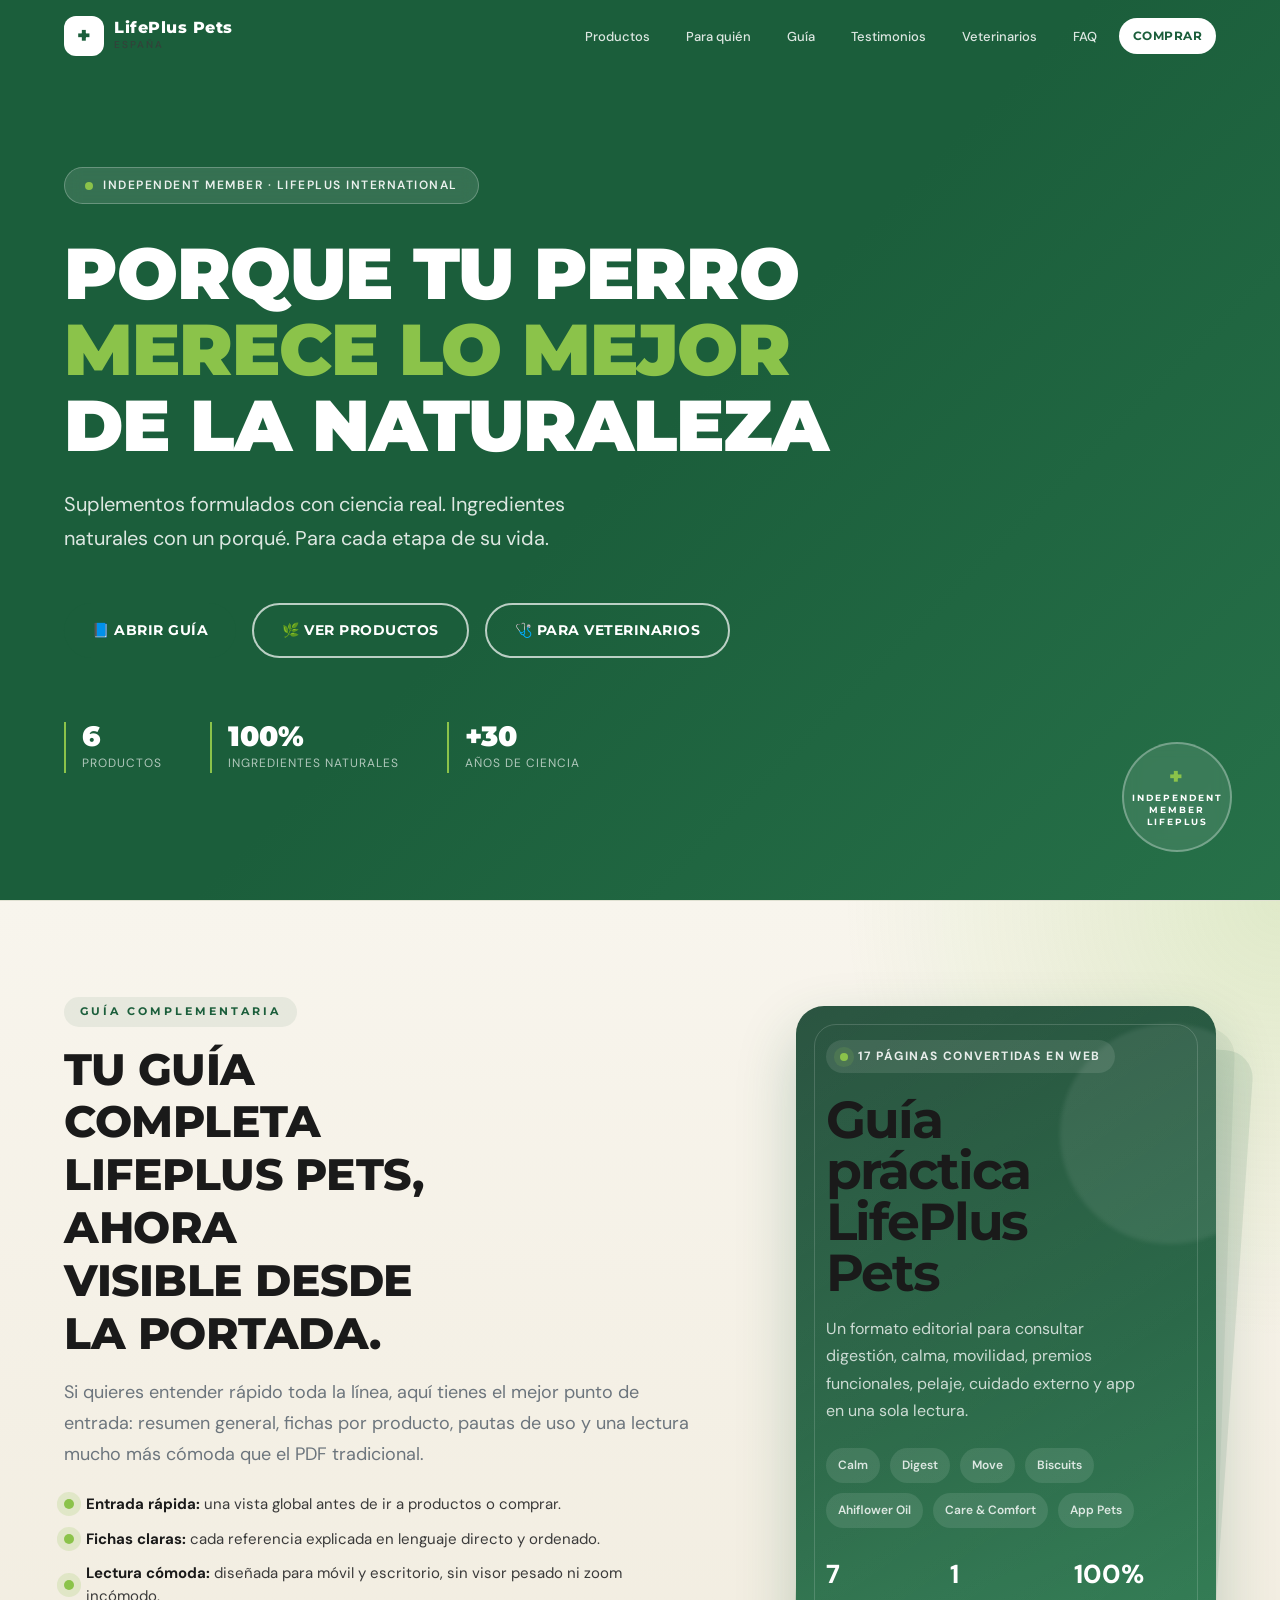
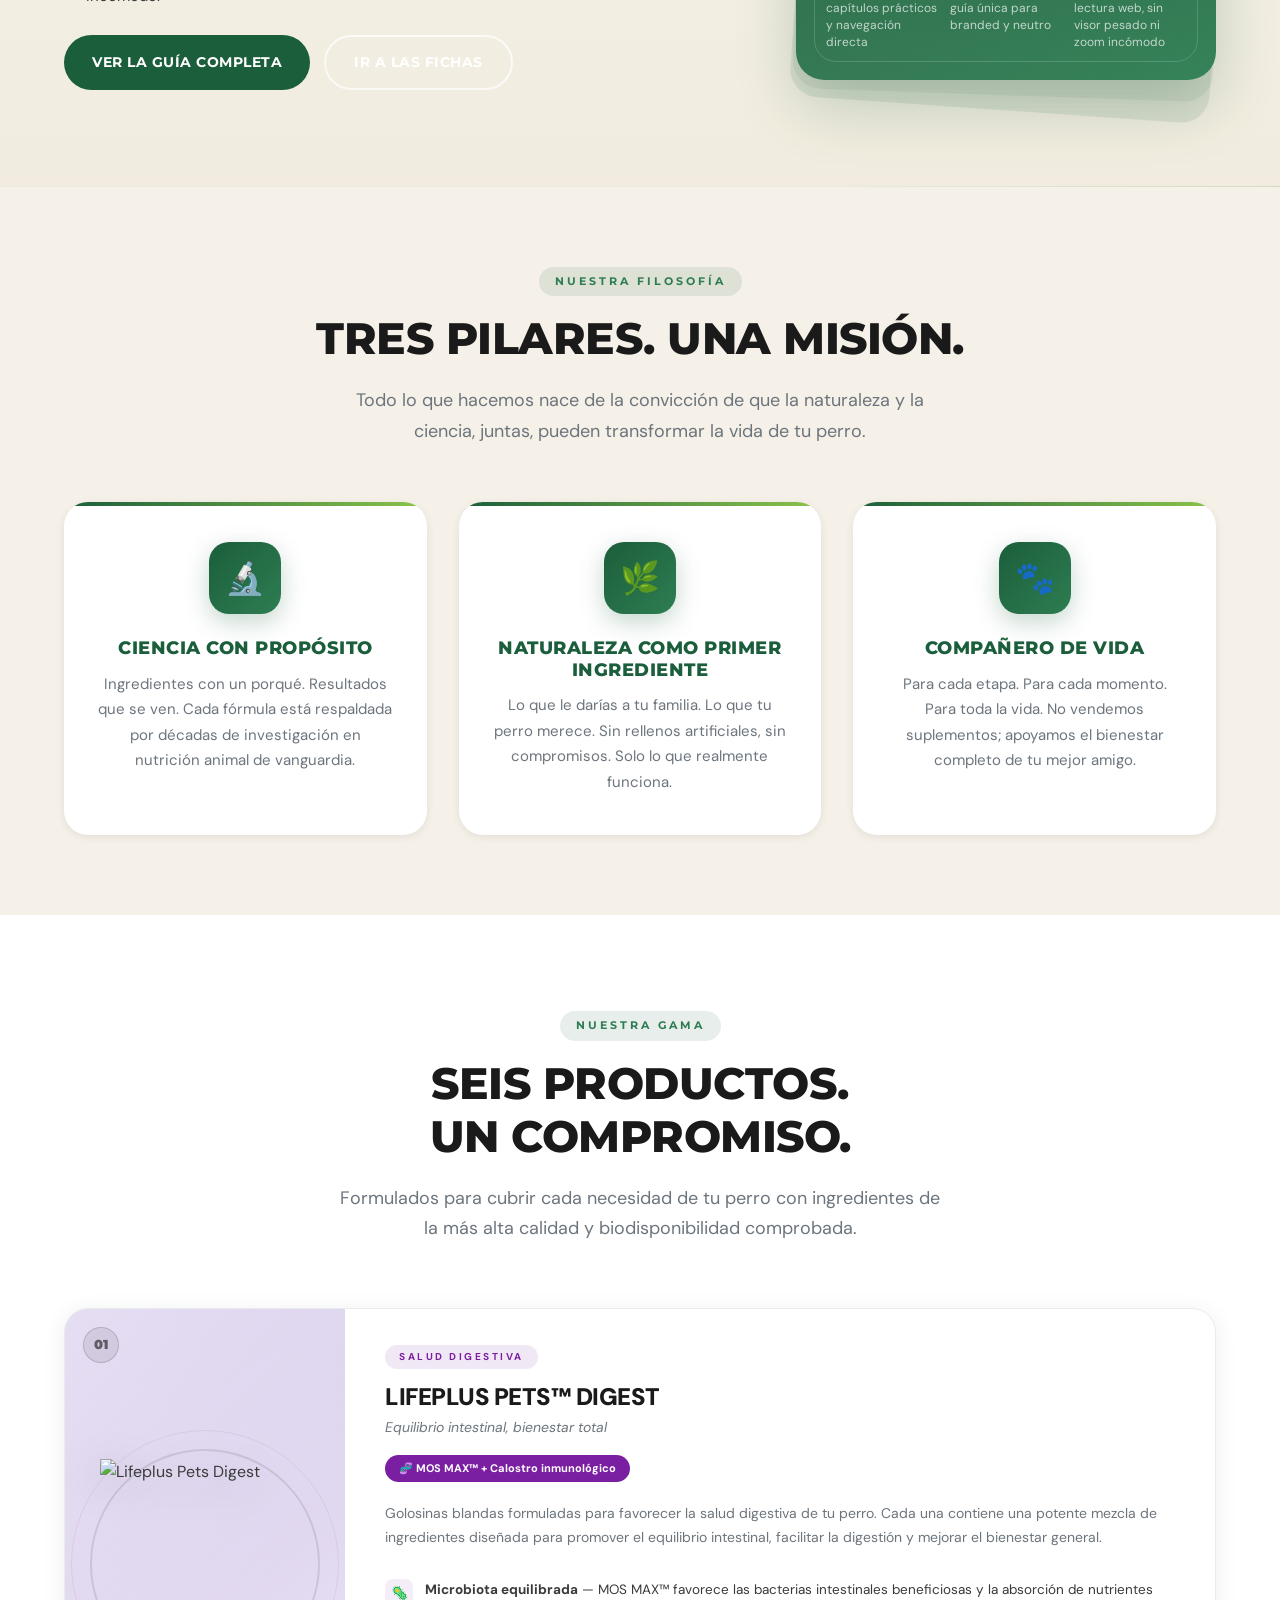
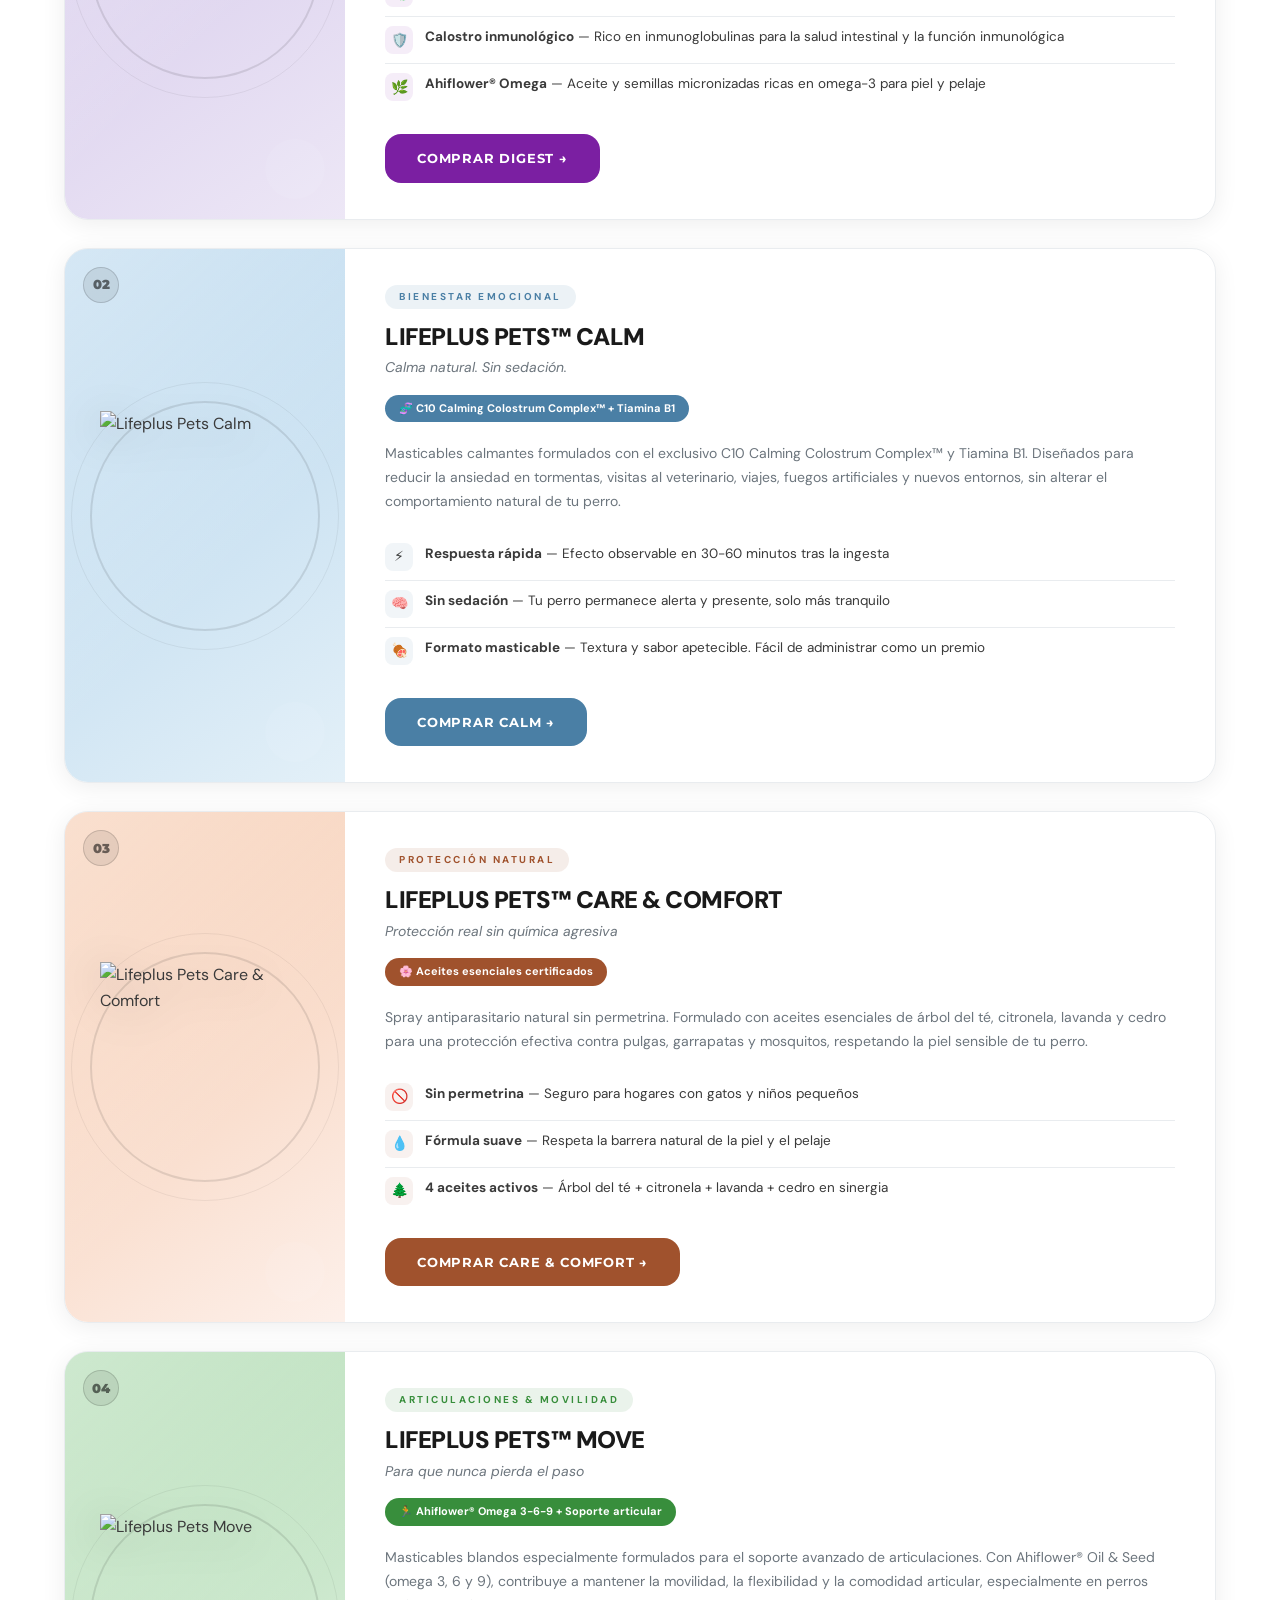
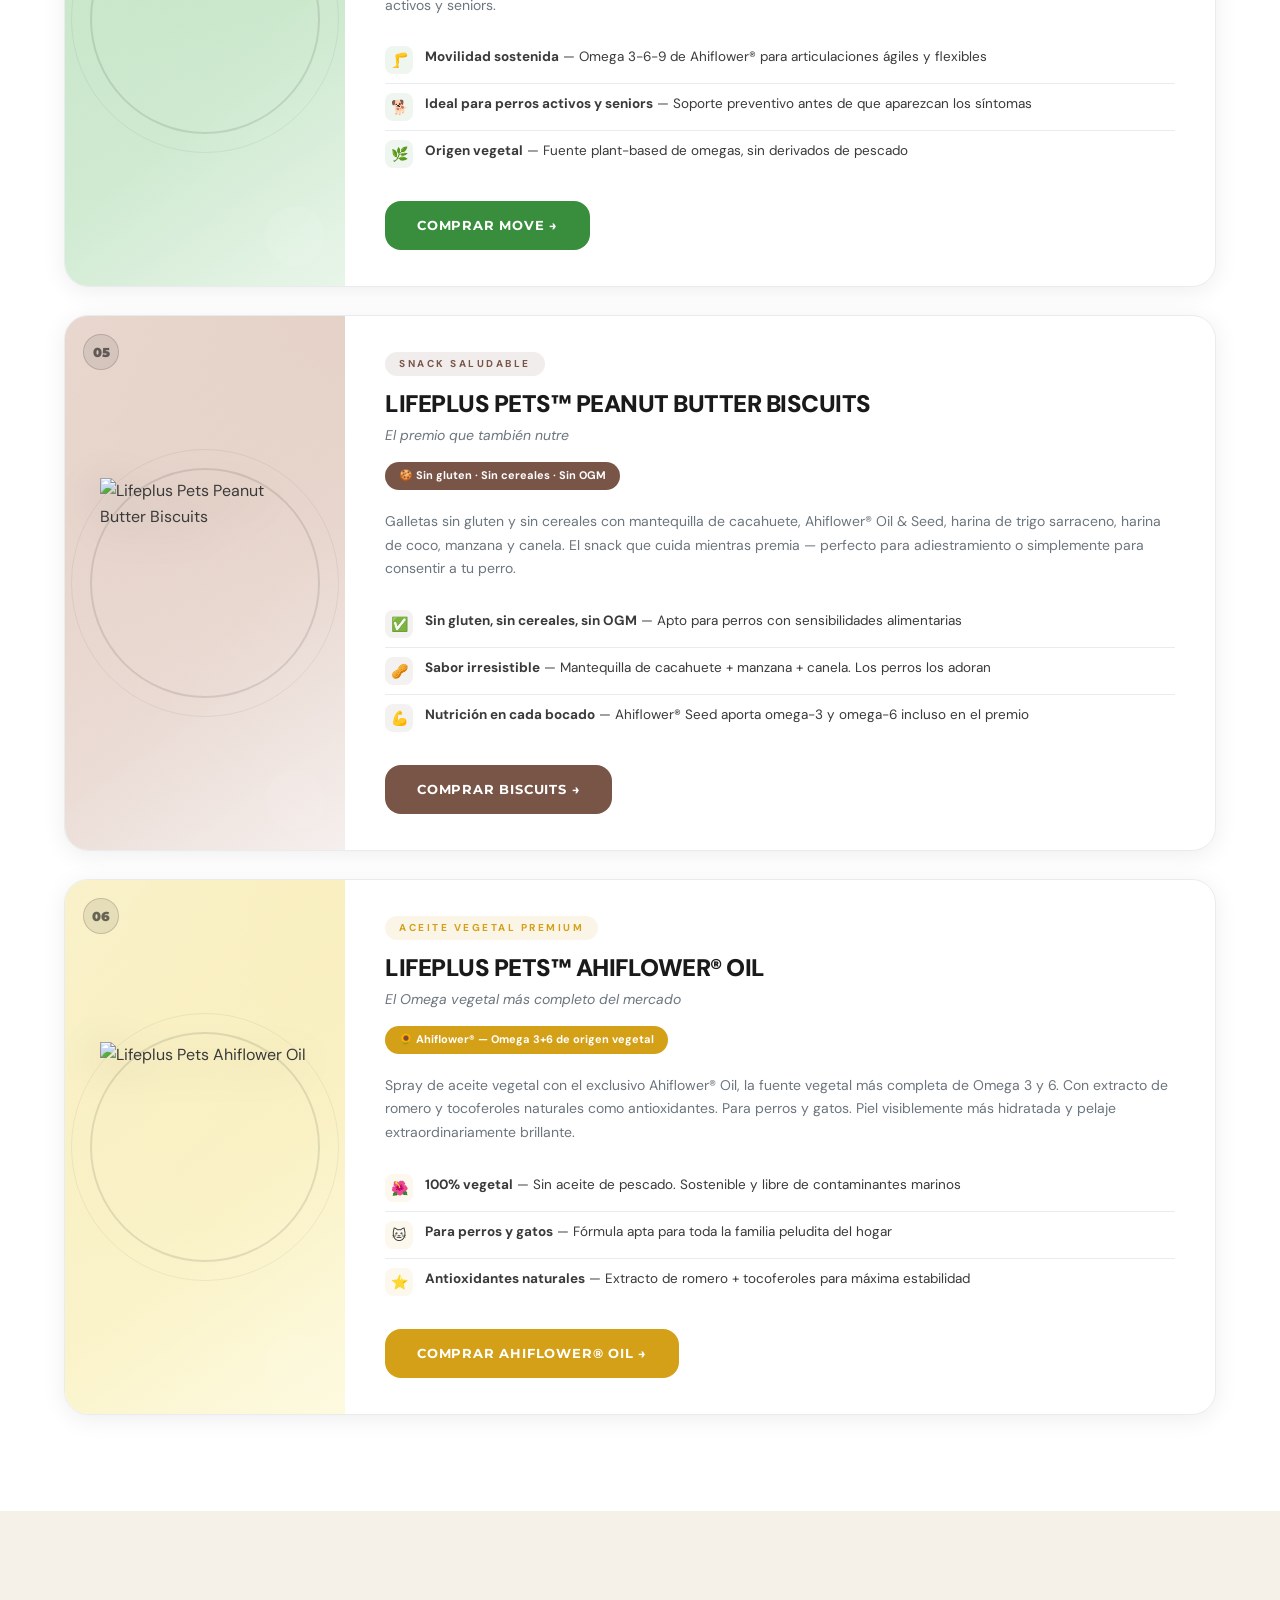
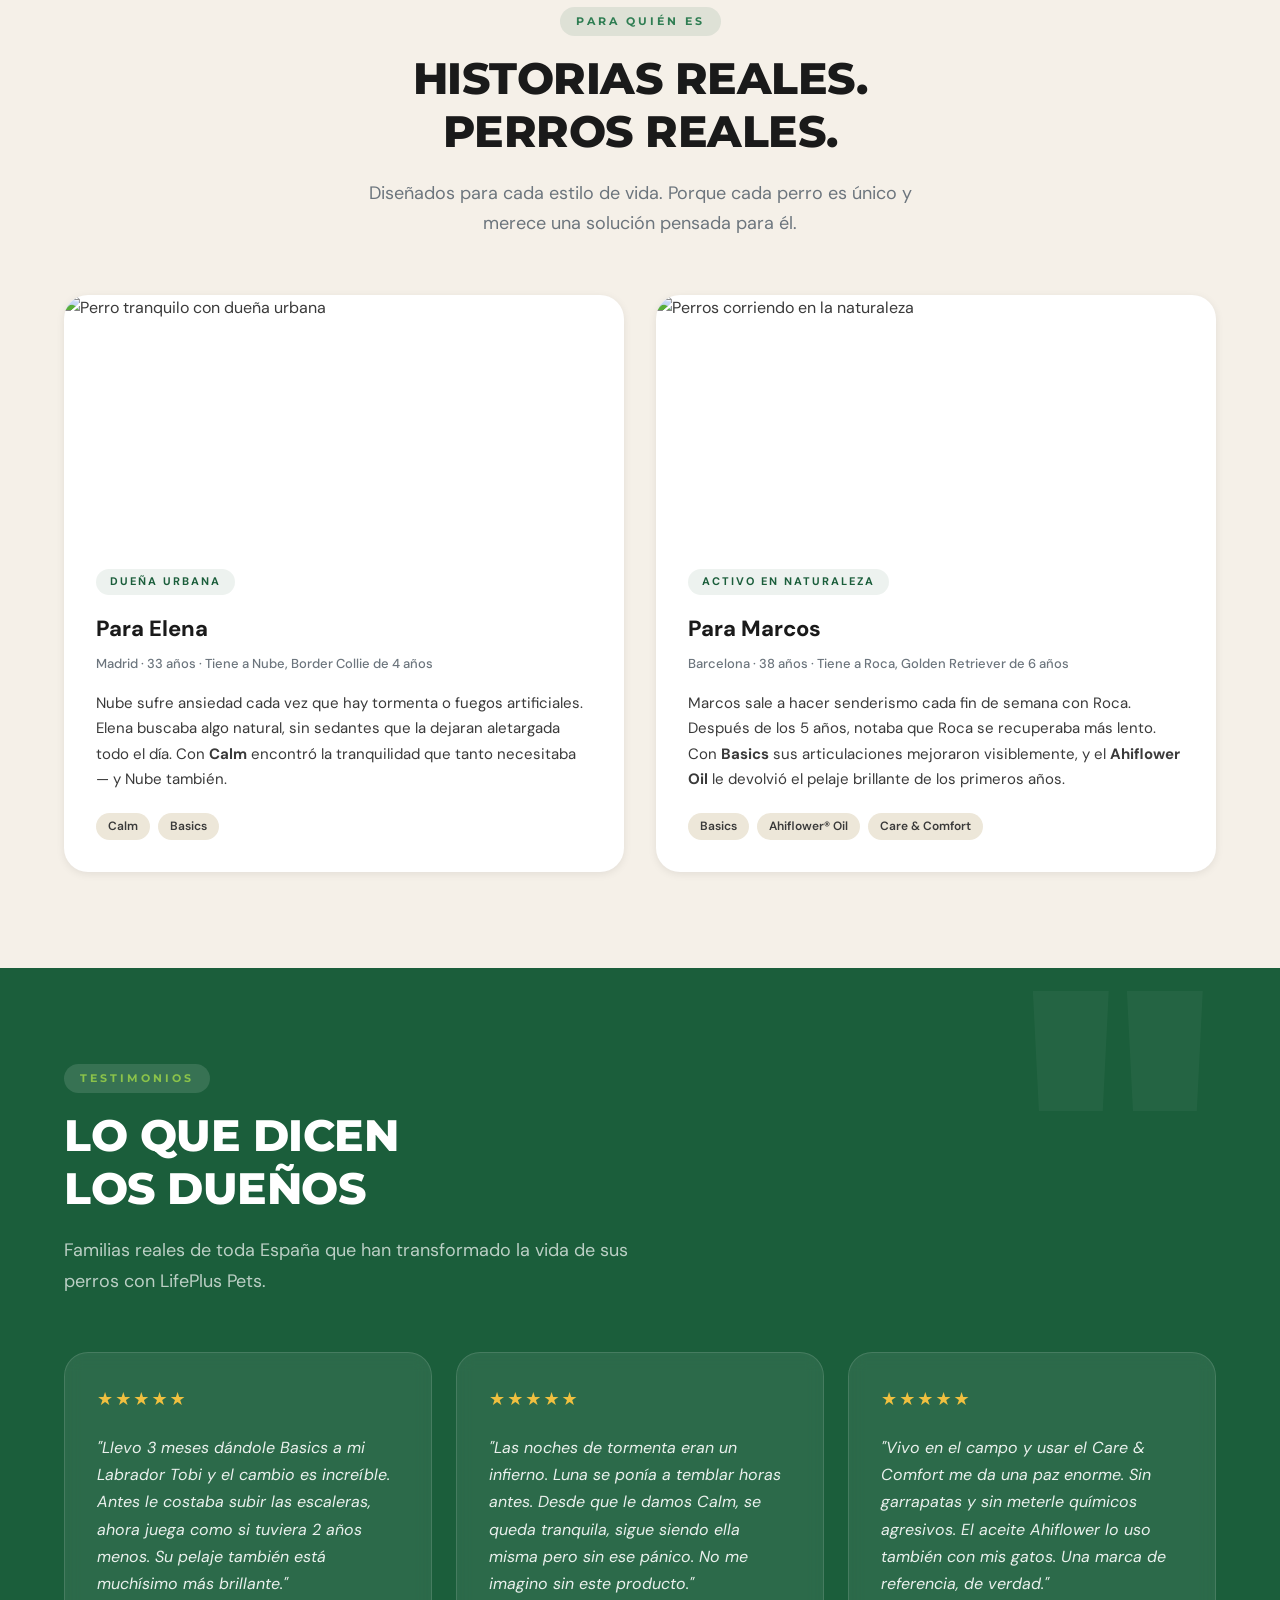
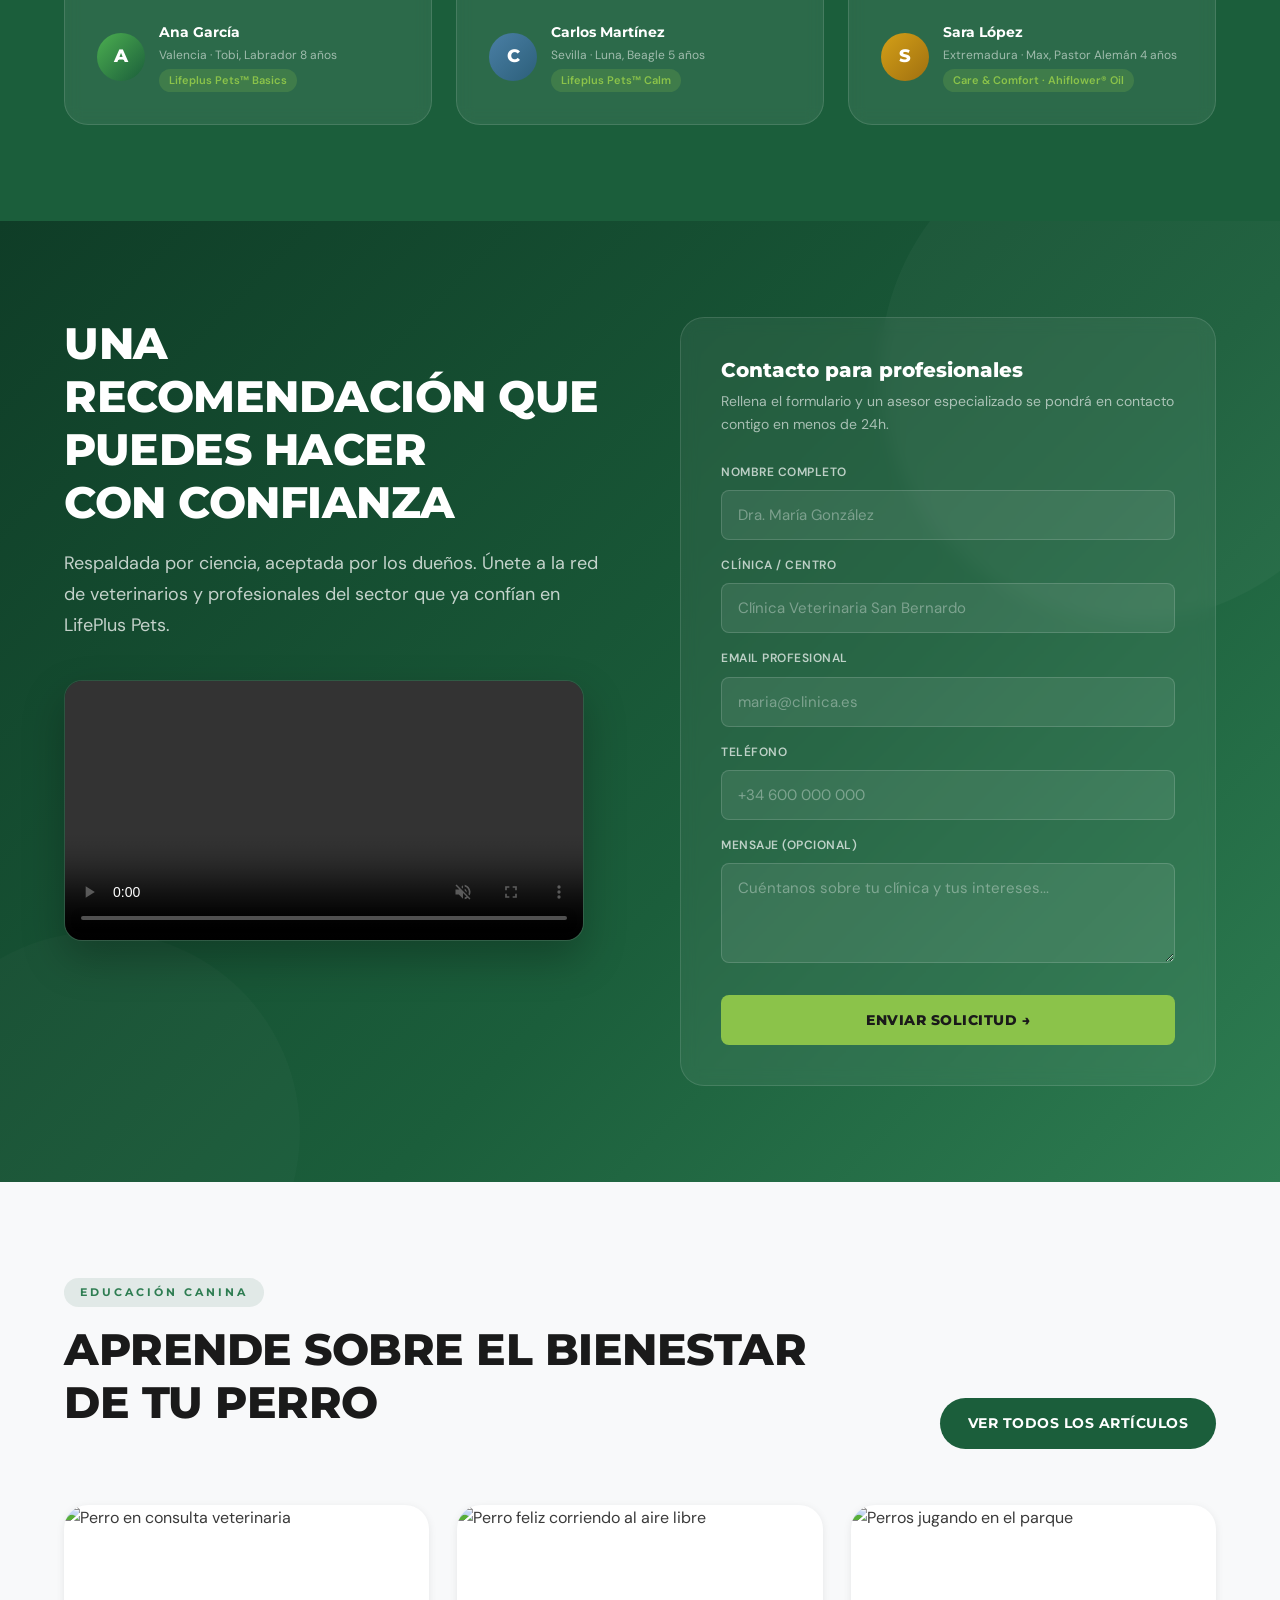
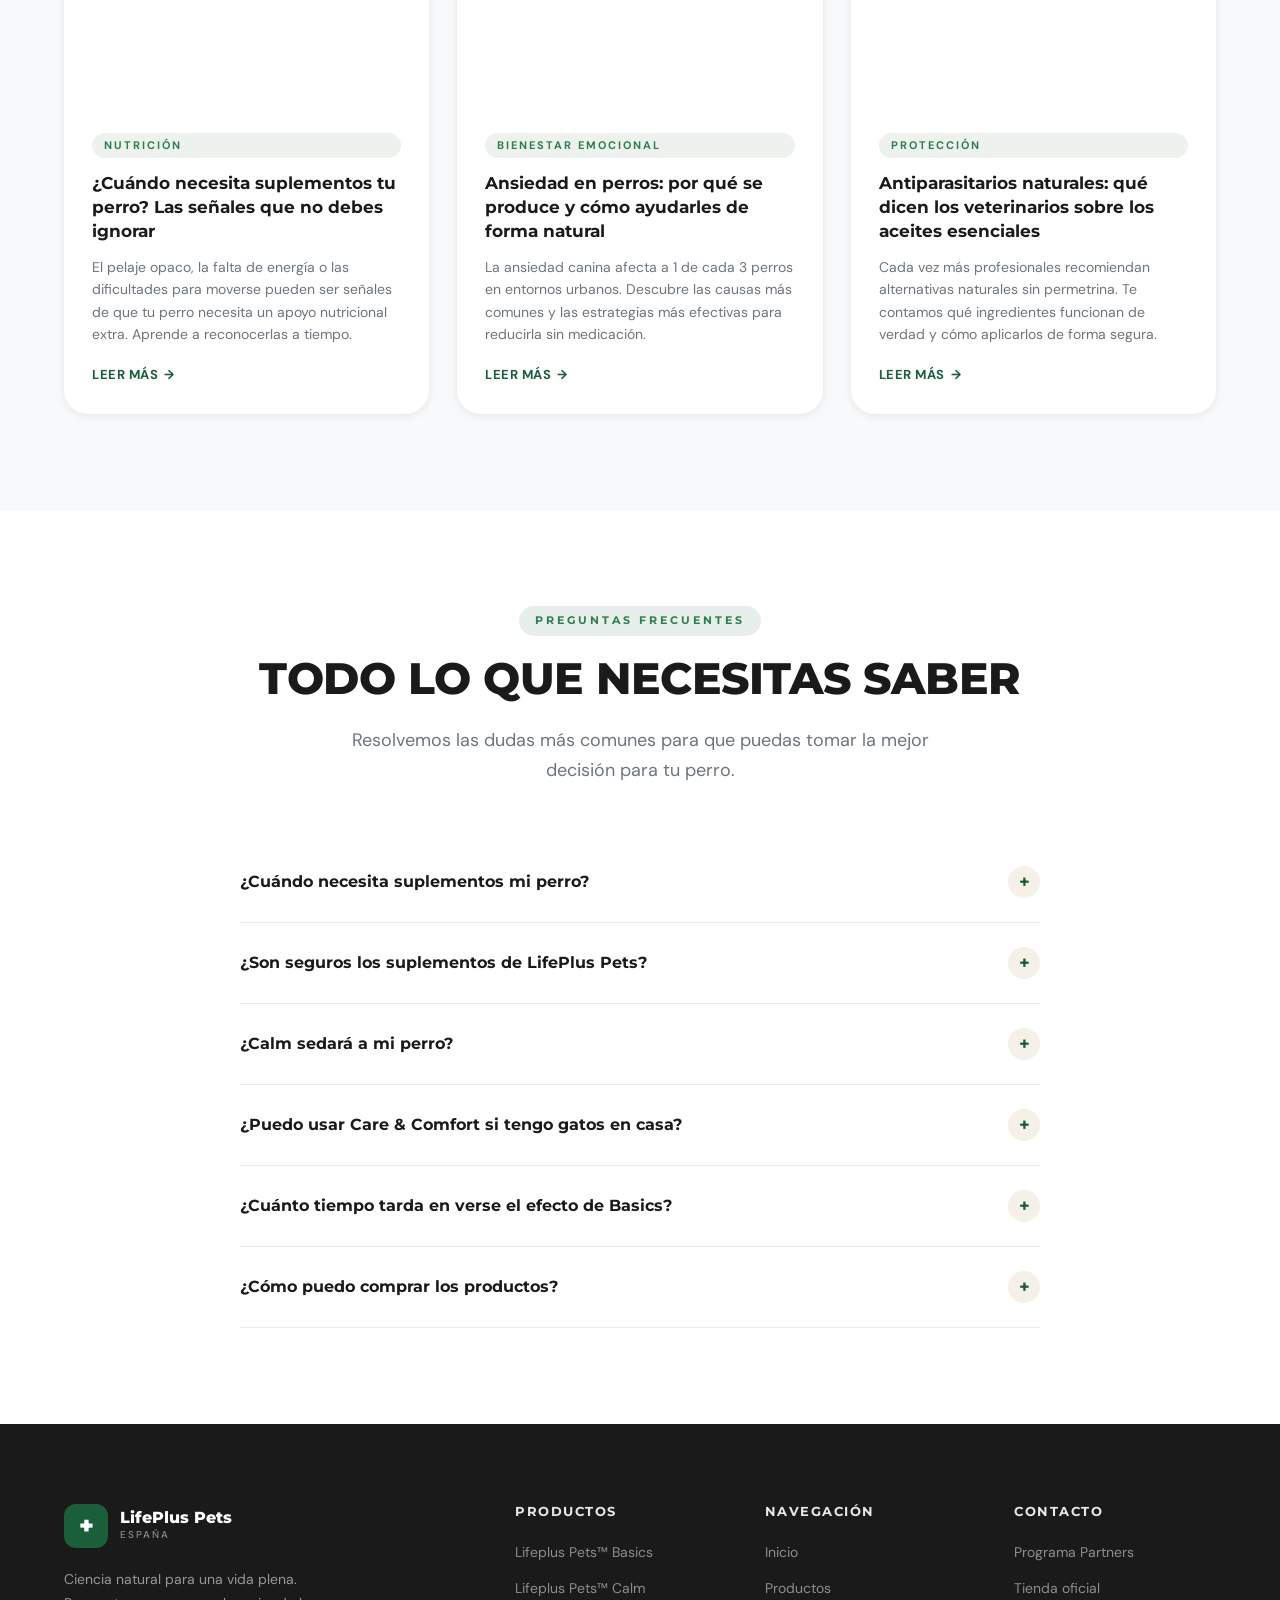
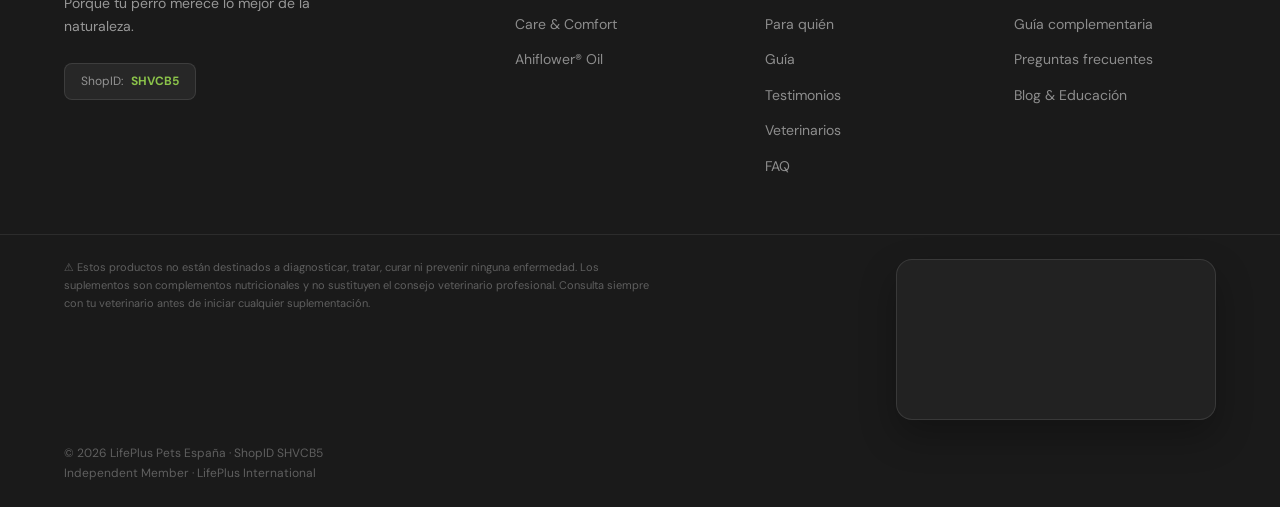
==== index.html @ 2602102f "chore: remove footer video from neutral builds" ====
<!DOCTYPE html>
<!-- lifepluspetspain.com v9 -->
<html lang="es">
<head>
  <meta charset="UTF-8" />
  <meta name="viewport" content="width=device-width, initial-scale=1.0" />
  <meta name="description" content="LifePlus Pets España — Suplementos naturales para perros formulados con ciencia real. Basics, Calm, Care & Comfort y Ahiflower Oil." />
  <meta name="keywords" content="suplementos perros, suplementos naturales mascotas, España, vitaminas perros, antiparasitario natural" />
  <title>LifePlus Pets España — Ciencia natural para una vida plena</title>

  <!-- Google Fonts -->
  <link rel="preconnect" href="https://fonts.googleapis.com" />
  <link rel="preconnect" href="https://fonts.gstatic.com" crossorigin />
  <link href="https://fonts.googleapis.com/css2?family=Montserrat:wght@400;600;700;800;900&family=DM+Sans:wght@300;400;500;600&display=swap" rel="stylesheet" />

  <style>
    /* ===========================
       CSS CUSTOM PROPERTIES
    =========================== */
    :root {
      --green-deep:    #1B5E3B;
      --green-mid:     #2E7D52;
      --green-light:   #4CAF50;
      --green-lime:    #8BC34A;
      --pink:          #C2527A;
      --pink-light:    #E8799A;
      --cream:         #F5F0E8;
      --cream-dark:    #EDE7D9;
      --amber:         #D4A017;
      --amber-light:   #F0C040;
      --blue-calm:     #4A7FA5;
      --blue-calm-lt:  #6FA3C8;
      --terracotta:    #A0522D;
      --terracotta-lt: #C1764A;
      --white:         #FFFFFF;
      --gray-100:      #F8F9FA;
      --gray-200:      #E9ECEF;
      --gray-400:      #ADB5BD;
      --gray-600:      #6C757D;
      --gray-800:      #343A40;
      --text-dark:     #1A1A1A;
      --text-body:     #3A3A3A;
      --shadow-sm:     0 2px 8px rgba(0,0,0,0.08);
      --shadow-md:     0 8px 32px rgba(0,0,0,0.12);
      --shadow-lg:     0 16px 64px rgba(0,0,0,0.16);
      --radius-sm:     8px;
      --radius-md:     16px;
      --radius-lg:     24px;
      --radius-xl:     40px;
      --transition:    0.3s cubic-bezier(0.4, 0, 0.2, 1);
    }

    /* ===========================
       RESET & BASE
    =========================== */
    *, *::before, *::after { box-sizing: border-box; margin: 0; padding: 0; }

    html { scroll-behavior: smooth; font-size: 16px; }

    body {
      font-family: 'DM Sans', system-ui, sans-serif;
      color: var(--text-body);
      background: var(--white);
      overflow-x: hidden;
      line-height: 1.6;
    }

    img { max-width: 100%; height: auto; display: block; }
    a { text-decoration: none; color: inherit; }
    ul { list-style: none; }

    h1, h2, h3, h4, h5 {
      font-family: 'Montserrat', system-ui, sans-serif;
      color: var(--text-dark);
      line-height: 1.2;
    }

    .container {
      max-width: 1200px;
      margin: 0 auto;
      padding: 0 24px;
    }

    .section {
      padding: 96px 0;
    }

    .section-label {
      display: inline-block;
      font-family: 'Montserrat', sans-serif;
      font-size: 11px;
      font-weight: 700;
      letter-spacing: 3px;
      text-transform: uppercase;
      color: var(--green-mid);
      background: rgba(27, 94, 59, 0.1);
      padding: 6px 16px;
      border-radius: 100px;
      margin-bottom: 16px;
    }

    .section-title {
      font-size: clamp(28px, 4vw, 44px);
      font-weight: 800;
      text-transform: uppercase;
      letter-spacing: -0.5px;
      margin-bottom: 20px;
    }

    .section-subtitle {
      font-size: 18px;
      color: var(--gray-600);
      max-width: 600px;
      line-height: 1.7;
    }

    .btn {
      display: inline-flex;
      align-items: center;
      gap: 8px;
      padding: 14px 28px;
      border-radius: 100px;
      font-family: 'Montserrat', sans-serif;
      font-size: 14px;
      font-weight: 700;
      letter-spacing: 0.5px;
      text-transform: uppercase;
      cursor: pointer;
      border: none;
      transition: var(--transition);
      white-space: nowrap;
    }

    .btn-primary {
      background: var(--green-deep);
      color: var(--white);
    }
    .btn-primary:hover {
      background: var(--green-mid);
      transform: translateY(-2px);
      box-shadow: 0 8px 24px rgba(123,31,162,0.35);
    }

    .btn-outline {
      background: transparent;
      color: var(--white);
      border: 2px solid rgba(255,255,255,0.7);
    }
    .btn-outline:hover {
      background: rgba(255,255,255,0.15);
      border-color: var(--white);
      transform: translateY(-2px);
    }

    .btn-pink {
      background: var(--pink);
      color: var(--white);
    }
    .btn-pink:hover {
      background: var(--pink-light);
      transform: translateY(-2px);
      box-shadow: 0 8px 24px rgba(194,82,122,0.35);
    }

    /* Fade-in animation */
    .fade-in {
      opacity: 0;
      transform: translateY(30px);
      transition: opacity 0.7s ease, transform 0.7s ease;
    }
    .fade-in.visible {
      opacity: 1;
      transform: translateY(0);
    }
    .fade-in-delay-1 { transition-delay: 0.1s; }
    .fade-in-delay-2 { transition-delay: 0.2s; }
    .fade-in-delay-3 { transition-delay: 0.3s; }
    .fade-in-delay-4 { transition-delay: 0.4s; }

    /* ===========================
       NAVIGATION
    =========================== */
    .navbar {
      position: fixed;
      top: 0; left: 0; right: 0;
      z-index: 1000;
      padding: 16px 0;
      transition: var(--transition);
    }

    .navbar.scrolled {
      background: rgba(27, 94, 59, 0.97);
      backdrop-filter: blur(12px);
      padding: 12px 0;
      box-shadow: 0 4px 24px rgba(0,0,0,0.2);
    }

    .navbar .container {
      display: flex;
      align-items: center;
      justify-content: space-between;
    }

    .nav-logo {
      display: flex;
      align-items: center;
      gap: 10px;
    }

    .nav-logo-mark {
      width: 40px;
      height: 40px;
      background: var(--white);
      border-radius: 12px;
      display: flex;
      align-items: center;
      justify-content: center;
      font-family: 'Montserrat', sans-serif;
      font-weight: 900;
      font-size: 22px;
      color: var(--green-deep);
      flex-shrink: 0;
    }

    .nav-logo-text {
      font-family: 'Montserrat', sans-serif;
      font-weight: 800;
      font-size: 16px;
      color: var(--white);
      letter-spacing: 0.5px;
      line-height: 1.1;
    }

    .nav-logo-sub {
      font-size: 10px;
      font-weight: 500;
      letter-spacing: 2px;
      opacity: 0.8;
      text-transform: uppercase;
    }

    .nav-links {
      display: flex;
      align-items: center;
      gap: 8px;
    }

    .nav-links a {
      color: rgba(255,255,255,0.85);
      font-size: 13px;
      font-weight: 500;
      padding: 8px 14px;
      border-radius: 100px;
      transition: var(--transition);
    }
    .nav-links a:hover {
      color: var(--white);
      background: rgba(255,255,255,0.12);
    }

    .nav-cta {
      background: var(--white) !important;
      color: var(--green-deep) !important;
      font-family: 'Montserrat', sans-serif;
      font-weight: 700 !important;
      font-size: 12px !important;
      letter-spacing: 0.5px;
      text-transform: uppercase;
    }
    .nav-cta:hover {
      background: var(--cream) !important;
      transform: translateY(-1px);
    }

    .hamburger {
      display: none;
      flex-direction: column;
      gap: 5px;
      cursor: pointer;
      padding: 4px;
    }
    .hamburger span {
      display: block;
      width: 24px;
      height: 2px;
      background: var(--white);
      border-radius: 2px;
      transition: var(--transition);
    }

    @media (max-width: 768px) {
      .nav-links { display: none; }
      .hamburger { display: flex; }
      .nav-links.open {
        display: flex;
        flex-direction: column;
        position: fixed;
        top: 0; left: 0; right: 0; bottom: 0;
        background: var(--green-deep);
        justify-content: center;
        align-items: center;
        gap: 16px;
        z-index: 999;
      }
      .nav-links.open a {
        font-size: 20px;
        padding: 12px 24px;
      }
    }

    /* ===========================
       HERO SECTION
    =========================== */
    .hero {
      position: relative;
      min-height: 100vh;
      display: flex;
      align-items: center;
      overflow: hidden;
      background: var(--green-deep);
    }

    .hero-bg {
      position: absolute;
      inset: 0;
      background-image: url('https://images.unsplash.com/photo-1552053831-71594a27632d?w=1600&q=80');
      background-size: cover;
      background-position: center 30%;
      opacity: 0.25;
      transform: scale(1.05);
      animation: heroZoom 20s ease-in-out infinite alternate;
    }

    @keyframes heroZoom {
      from { transform: scale(1.05); }
      to   { transform: scale(1.12); }
    }

    .hero-overlay {
      position: absolute;
      inset: 0;
      background: linear-gradient(
        135deg,
        rgba(27,94,59,0.92) 0%,
        rgba(27,94,59,0.75) 50%,
        rgba(46,125,82,0.60) 100%
      );
    }

    .hero-content {
      position: relative;
      z-index: 1;
      padding: 140px 0 100px;
      width: 100%;
    }

    .hero-badge {
      display: inline-flex;
      align-items: center;
      gap: 10px;
      background: rgba(255,255,255,0.12);
      border: 1px solid rgba(255,255,255,0.25);
      border-radius: 100px;
      padding: 8px 20px;
      margin-bottom: 32px;
      backdrop-filter: blur(8px);
    }

    .hero-badge-dot {
      width: 8px;
      height: 8px;
      background: var(--green-lime);
      border-radius: 50%;
      animation: pulse 2s infinite;
    }
    @keyframes pulse {
      0%, 100% { opacity: 1; transform: scale(1); }
      50%       { opacity: 0.6; transform: scale(1.3); }
    }

    .hero-badge span {
      color: rgba(255,255,255,0.9);
      font-size: 12px;
      font-weight: 600;
      letter-spacing: 1.5px;
      text-transform: uppercase;
    }

    .hero-title {
      font-size: clamp(36px, 6vw, 72px);
      font-weight: 900;
      color: var(--white);
      text-transform: uppercase;
      letter-spacing: -1px;
      max-width: 800px;
      margin-bottom: 24px;
      line-height: 1.05;
    }

    .hero-title .highlight {
      color: var(--green-lime);
      display: block;
    }

    .hero-subtitle {
      font-size: clamp(16px, 2vw, 20px);
      color: rgba(255,255,255,0.85);
      max-width: 540px;
      margin-bottom: 48px;
      line-height: 1.7;
      font-weight: 400;
    }

    .hero-actions {
      display: flex;
      gap: 16px;
      flex-wrap: wrap;
      margin-bottom: 64px;
    }

    .hero-stats {
      display: flex;
      gap: 48px;
      flex-wrap: wrap;
    }

    .hero-stat {
      border-left: 2px solid var(--green-lime);
      padding-left: 16px;
    }

    .hero-stat-number {
      font-family: 'Montserrat', sans-serif;
      font-size: 28px;
      font-weight: 900;
      color: var(--white);
      line-height: 1;
    }

    .hero-stat-label {
      font-size: 12px;
      color: rgba(255,255,255,0.65);
      text-transform: uppercase;
      letter-spacing: 1px;
      margin-top: 4px;
    }

    .hero-member-badge {
      position: absolute;
      bottom: 48px;
      right: 48px;
      width: 110px;
      height: 110px;
      background: rgba(255,255,255,0.1);
      border: 2px solid rgba(255,255,255,0.3);
      border-radius: 50%;
      display: flex;
      flex-direction: column;
      align-items: center;
      justify-content: center;
      text-align: center;
      backdrop-filter: blur(8px);
      animation: spin-slow 20s linear infinite;
    }

    .hero-member-badge-inner {
      position: absolute;
      inset: 0;
      border-radius: 50%;
      display: flex;
      flex-direction: column;
      align-items: center;
      justify-content: center;
    }

    .hero-member-badge span {
      font-family: 'Montserrat', sans-serif;
      font-size: 9px;
      font-weight: 700;
      letter-spacing: 2px;
      text-transform: uppercase;
      color: var(--white);
      text-align: center;
      line-height: 1.3;
    }

    .hero-member-badge .plus-icon {
      font-size: 22px;
      font-weight: 900;
      color: var(--green-lime);
      line-height: 1;
      margin-bottom: 4px;
    }

    @media (max-width: 768px) {
      .hero-member-badge { display: none; }
      .hero-stats { gap: 24px; }
    }

    /* ===========================
       PILLARS SECTION
    =========================== */
    .pillars {
      background: var(--cream);
      padding: 80px 0;
    }

    .pillars-grid {
      display: grid;
      grid-template-columns: repeat(3, 1fr);
      gap: 32px;
      margin-top: 56px;
    }

    @media (max-width: 768px) {
      .pillars-grid { grid-template-columns: 1fr; gap: 24px; }
    }

    .pillar-card {
      background: var(--white);
      border-radius: var(--radius-lg);
      padding: 40px 32px;
      text-align: center;
      box-shadow: var(--shadow-sm);
      transition: var(--transition);
      position: relative;
      overflow: hidden;
    }

    .pillar-card::before {
      content: '';
      position: absolute;
      top: 0; left: 0; right: 0;
      height: 4px;
      background: linear-gradient(90deg, var(--green-deep), var(--green-lime));
    }

    .pillar-card:hover {
      transform: translateY(-8px);
      box-shadow: var(--shadow-md);
    }

    .pillar-icon {
      width: 72px;
      height: 72px;
      background: linear-gradient(135deg, var(--green-deep), var(--green-mid));
      border-radius: 20px;
      display: flex;
      align-items: center;
      justify-content: center;
      font-size: 32px;
      margin: 0 auto 24px;
      box-shadow: 0 8px 24px rgba(27,94,59,0.25);
    }

    .pillar-card h3 {
      font-size: 18px;
      font-weight: 800;
      text-transform: uppercase;
      letter-spacing: 0.5px;
      color: var(--green-deep);
      margin-bottom: 12px;
    }

    .pillar-card p {
      font-size: 15px;
      color: var(--gray-600);
      line-height: 1.7;
    }

    /* ===========================
       PRODUCTS SECTION
    =========================== */
    .products {
      background: var(--white);
    }

    .products-header {
      text-align: center;
      margin-bottom: 64px;
    }

    /* ──────────────────────────────────────────
       PRODUCTS GRID — showcase horizontal cards
    ────────────────────────────────────────── */
    .products-grid {
      display: flex;
      flex-direction: column;
      gap: 28px;
    }

    .product-card {
      background: var(--white);
      border-radius: var(--radius-lg);
      overflow: hidden;
      box-shadow: 0 4px 24px rgba(0,0,0,0.07);
      border: 1px solid var(--gray-200);
      display: flex;
      flex-direction: row;
      min-height: 300px;
      transition: box-shadow 0.4s ease, transform 0.4s ease;
    }

    .product-card:hover {
      transform: translateY(-6px);
      box-shadow: 0 20px 56px rgba(0,0,0,0.13);
    }

    /* ── Visual side ── */
    .product-visual {
      width: 280px;
      min-width: 280px;
      flex-shrink: 0;
      display: flex;
      align-items: center;
      justify-content: center;
      position: relative;
      overflow: hidden;
    }

    /* Diagonal light sweep */
    .product-visual::before {
      content: '';
      position: absolute;
      inset: 0;
      background: linear-gradient(135deg, rgba(255,255,255,0.45) 0%, transparent 60%);
      z-index: 1;
      pointer-events: none;
    }

    /* Floating particles */
    .product-visual::after {
      content: '';
      position: absolute;
      bottom: 20px; right: 20px;
      width: 60px; height: 60px;
      border-radius: 50%;
      background: rgba(255,255,255,0.06);
      z-index: 1;
    }

    .product-orb-wrap {
      position: relative;
      z-index: 2;
      perspective: 900px;
    }

    .product-orb {
      width: 220px;
      height: 220px;
      border-radius: 50%;
      display: flex;
      align-items: center;
      justify-content: center;
      position: relative;
      background: transparent;
      box-shadow: none;
      transform-style: preserve-3d;
      opacity: 0;
      overflow: visible;
    }

    .product-orb img {
      width: 210px;
      height: 210px;
      object-fit: contain;
      display: block;
      mix-blend-mode: multiply;
      filter: drop-shadow(0 8px 20px rgba(0,0,0,0.22));
      transition: transform 0.4s ease, filter 0.3s ease;
      position: relative;
      z-index: 1;
    }

    .product-card:hover .product-orb img {
      transform: scale(1.1) translateY(-6px);
      filter: drop-shadow(0 14px 28px rgba(0,0,0,0.28));
    }

    .product-orb.animate-in {
      opacity: 1;
      animation: orb-spin-in 1s cubic-bezier(0.34,1.56,0.64,1) forwards,
                 orb-3d-float 5s ease-in-out 1s infinite;
    }

    @keyframes orb-spin-in {
      0%   { transform: perspective(900px) rotateY(-120deg) rotateX(20deg) scale(0.35); opacity: 0; }
      60%  { transform: perspective(900px) rotateY(12deg)   rotateX(-6deg)  scale(1.04); opacity: 1; }
      100% { transform: perspective(900px) rotateY(0deg)    rotateX(0deg)   scale(1);   opacity: 1; }
    }

    @keyframes orb-3d-float {
      0%   { transform: perspective(900px) translateY(0px)   rotateY(0deg)   rotateX(0deg)  rotateZ(0deg); }
      20%  { transform: perspective(900px) translateY(-14px) rotateY(8deg)   rotateX(-4deg) rotateZ(1deg); }
      45%  { transform: perspective(900px) translateY(-18px) rotateY(-5deg)  rotateX(5deg)  rotateZ(-1.5deg); }
      70%  { transform: perspective(900px) translateY(-10px) rotateY(10deg)  rotateX(-3deg) rotateZ(2deg); }
      100% { transform: perspective(900px) translateY(0px)   rotateY(0deg)   rotateX(0deg)  rotateZ(0deg); }
    }

    /* Interactive parallax on hover — JS-driven via style attribute */
    .product-orb-wrap {
      transition: transform 0.15s ease;
    }

    /* Pulsing rings — dark-tinted to show on pastel backgrounds */
    .product-orb::before,
    .product-orb::after {
      content: '';
      position: absolute;
      border-radius: 50%;
      pointer-events: none;
      z-index: 0;
    }
    .product-orb::before {
      width: 230px; height: 230px;
      border: 2px solid rgba(0,0,0,0.10);
      animation: ring-pulse 3.5s ease-in-out infinite;
    }
    .product-orb::after {
      width: 268px; height: 268px;
      border: 1px solid rgba(0,0,0,0.06);
      animation: ring-pulse 3.5s ease-in-out 0.7s infinite;
    }

    @keyframes ring-pulse {
      0%,100% { transform: scale(1);    opacity: 1;   }
      50%     { transform: scale(1.06); opacity: 0.35; }
    }

    /* Product number badge */
    .product-number {
      position: absolute;
      top: 18px; left: 18px;
      width: 36px; height: 36px;
      border-radius: 50%;
      background: rgba(0,0,0,0.08);
      border: 1.5px solid rgba(0,0,0,0.15);
      display: flex;
      align-items: center;
      justify-content: center;
      font-family: 'Montserrat', sans-serif;
      font-size: 13px;
      font-weight: 900;
      color: rgba(0,0,0,0.55);
      z-index: 3;
    }

    /* Per-product pastel backgrounds (optimised for mix-blend-mode: multiply) */
    .product-card--digest   .product-visual { background: linear-gradient(145deg,#D1C4E9,#EDE7F6); }
    .product-card--calm     .product-visual { background: linear-gradient(145deg,#B3D4EC,#E3F0F8); }
    .product-card--care     .product-visual { background: linear-gradient(145deg,#F5C6A8,#FDF0EA); }
    .product-card--ahiflower .product-visual{ background: linear-gradient(145deg,#F5E6A0,#FDFAE0); }
    .product-card--move     .product-visual { background: linear-gradient(145deg,#A5D6A7,#E8F5E9); }
    .product-card--biscuits .product-visual { background: linear-gradient(145deg,#D7B8A8,#F5EFED); }

    /* ── Content side ── */
    .product-content {
      padding: 36px 40px;
      display: flex;
      flex-direction: column;
      justify-content: center;
      flex: 1;
    }

    .product-tag {
      display: inline-block;
      font-size: 10px;
      font-weight: 700;
      letter-spacing: 2.5px;
      text-transform: uppercase;
      padding: 4px 14px;
      border-radius: 100px;
      margin-bottom: 14px;
      width: fit-content;
    }

    .product-card--digest   .product-tag { background: rgba(123,31,162,0.1);   color: #7B1FA2; }
    .product-card--calm     .product-tag { background: rgba(74,127,165,0.1);  color: var(--blue-calm); }
    .product-card--care     .product-tag { background: rgba(160,82,45,0.1);   color: var(--terracotta); }
    .product-card--ahiflower .product-tag{ background: rgba(212,160,23,0.1);  color: var(--amber); }
    .product-card--move     .product-tag { background: rgba(56,142,60,0.1);   color: #388E3C; }
    .product-card--biscuits .product-tag { background: rgba(121,85,72,0.1);   color: #795548; }

    .product-name {
      font-size: 24px;
      font-weight: 900;
      text-transform: uppercase;
      letter-spacing: -0.5px;
      margin-bottom: 6px;
      color: var(--text-dark);
      line-height: 1.15;
    }

    .product-tagline {
      font-size: 14px;
      color: var(--gray-600);
      margin-bottom: 16px;
      font-style: italic;
    }

    .product-star-badge {
      display: inline-flex;
      align-items: center;
      gap: 6px;
      padding: 5px 14px;
      border-radius: 100px;
      font-size: 11px;
      font-weight: 700;
      margin-bottom: 20px;
      width: fit-content;
    }

    .product-card--digest   .product-star-badge { background: #7B1FA2; color: #fff; }
    .product-card--calm     .product-star-badge { background: var(--blue-calm);  color: #fff; }
    .product-card--care     .product-star-badge { background: var(--terracotta); color: #fff; }
    .product-card--ahiflower .product-star-badge{ background: var(--amber);      color: #fff; }
    .product-card--move     .product-star-badge { background: #388E3C;           color: #fff; }
    .product-card--biscuits .product-star-badge { background: #795548;           color: #fff; }

    .product-desc {
      font-size: 14px;
      color: var(--gray-600);
      line-height: 1.7;
      margin-bottom: 20px;
    }

    .product-benefits {
      display: flex;
      flex-direction: column;
      gap: 0;
      margin-bottom: 24px;
      flex: 1;
    }

    .product-benefit {
      display: flex;
      align-items: flex-start;
      gap: 12px;
      padding: 9px 0;
      border-bottom: 1px solid var(--gray-200);
      font-size: 13.5px;
      color: var(--text-body);
    }

    .product-benefit:last-child { border-bottom: none; }

    .benefit-icon {
      width: 28px;
      height: 28px;
      border-radius: 8px;
      display: flex;
      align-items: center;
      justify-content: center;
      font-size: 14px;
      flex-shrink: 0;
    }

    .product-card--digest   .benefit-icon { background: rgba(123,31,162,0.08); }
    .product-card--calm     .benefit-icon { background: rgba(74,127,165,0.08); }
    .product-card--care     .benefit-icon { background: rgba(160,82,45,0.08); }
    .product-card--ahiflower .benefit-icon{ background: rgba(212,160,23,0.08); }
    .product-card--move     .benefit-icon { background: rgba(56,142,60,0.08); }
    .product-card--biscuits .benefit-icon { background: rgba(121,85,72,0.08); }

    .product-cta {
      display: inline-flex;
      align-items: center;
      justify-content: center;
      gap: 8px;
      padding: 14px 32px;
      border-radius: var(--radius-md);
      font-family: 'Montserrat', sans-serif;
      font-size: 13px;
      font-weight: 700;
      letter-spacing: 0.8px;
      text-transform: uppercase;
      transition: var(--transition);
      width: fit-content;
    }

    .product-card--digest   .product-cta { background: #7B1FA2; color: #fff; }
    .product-card--digest   .product-cta:hover { background: #9C27B0; transform: translateY(-2px); box-shadow: 0 8px 24px rgba(123,31,162,0.35); }
    .product-card--calm     .product-cta { background: var(--blue-calm);  color: #fff; }
    .product-card--calm     .product-cta:hover { background: #5B9BD5; transform: translateY(-2px); box-shadow: 0 8px 24px rgba(74,127,165,0.35); }
    .product-card--care     .product-cta { background: var(--terracotta); color: #fff; }
    .product-card--care     .product-cta:hover { background: var(--terracotta-lt); transform: translateY(-2px); box-shadow: 0 8px 24px rgba(160,82,45,0.35); }
    .product-card--ahiflower .product-cta{ background: var(--amber);      color: #fff; }
    .product-card--ahiflower .product-cta:hover { background: var(--amber-light); transform: translateY(-2px); box-shadow: 0 8px 24px rgba(212,160,23,0.35); }
    .product-card--move     .product-cta { background: #388E3C; color: #fff; }
    .product-card--move     .product-cta:hover { background: #43A047; transform: translateY(-2px); box-shadow: 0 8px 24px rgba(56,142,60,0.35); }
    .product-card--biscuits .product-cta { background: #795548; color: #fff; }
    .product-card--biscuits .product-cta:hover { background: #8D6E63; transform: translateY(-2px); box-shadow: 0 8px 24px rgba(121,85,72,0.35); }

    /* ── Responsive ── */
    @media (max-width: 860px) {
      .product-card { flex-direction: column; }
      .product-visual { width: 100%; min-width: unset; height: 220px; }
      .product-orb { width: 150px; height: 150px; font-size: 64px; }
      .product-content { padding: 28px 28px 32px; }
    }

    @media (max-width: 480px) {
      .product-visual { height: 190px; }
      .product-orb { width: 130px; height: 130px; font-size: 54px; }
      .product-name { font-size: 20px; }
    }

    /* ===========================
       FOR WHOM SECTION
    =========================== */
    .forwhom {
      background: var(--cream);
    }

    .forwhom-header {
      text-align: center;
      margin-bottom: 56px;
    }

    .forwhom-grid {
      display: grid;
      grid-template-columns: repeat(2, 1fr);
      gap: 32px;
    }

    @media (max-width: 768px) {
      .forwhom-grid { grid-template-columns: 1fr; }
    }

    .persona-card {
      background: var(--white);
      border-radius: var(--radius-lg);
      overflow: hidden;
      box-shadow: var(--shadow-sm);
      display: flex;
      flex-direction: column;
      transition: var(--transition);
    }

    .persona-card:hover {
      transform: translateY(-6px);
      box-shadow: var(--shadow-md);
    }

    .persona-img {
      width: 100%;
      height: 240px;
      object-fit: cover;
    }

    .persona-body {
      padding: 32px;
    }

    .persona-tag {
      display: inline-block;
      background: rgba(27,94,59,0.08);
      color: var(--green-deep);
      font-size: 11px;
      font-weight: 700;
      letter-spacing: 2px;
      text-transform: uppercase;
      padding: 4px 14px;
      border-radius: 100px;
      margin-bottom: 16px;
    }

    .persona-name {
      font-size: 22px;
      font-weight: 800;
      color: var(--text-dark);
      margin-bottom: 8px;
    }

    .persona-role {
      font-size: 13px;
      color: var(--gray-600);
      font-weight: 500;
      margin-bottom: 16px;
    }

    .persona-story {
      font-size: 15px;
      color: var(--text-body);
      line-height: 1.7;
      margin-bottom: 20px;
    }

    .persona-products {
      display: flex;
      gap: 8px;
      flex-wrap: wrap;
    }

    .persona-product-chip {
      background: var(--cream-dark);
      color: var(--text-body);
      font-size: 12px;
      font-weight: 600;
      padding: 4px 12px;
      border-radius: 100px;
    }

    /* ===========================
       GUIDE PREVIEW
    =========================== */
    .guide-preview {
      background:
        radial-gradient(circle at top right, rgba(139,195,74,0.22), transparent 28%),
        linear-gradient(180deg, #f8f5ed 0%, #f1ecdf 100%);
      border-top: 1px solid rgba(27,94,59,0.08);
      border-bottom: 1px solid rgba(27,94,59,0.08);
    }

    .guide-preview-grid {
      display: grid;
      grid-template-columns: minmax(0, 1.15fr) minmax(320px, 0.85fr);
      gap: 56px;
      align-items: center;
    }

    @media (max-width: 960px) {
      .guide-preview-grid {
        grid-template-columns: 1fr;
        gap: 40px;
      }
    }

    .guide-preview-copy .section-label {
      background: rgba(27,94,59,0.08);
      color: var(--green-deep);
    }

    .guide-preview-copy .section-title {
      max-width: 12ch;
      margin-bottom: 18px;
    }

    .guide-preview-copy .section-subtitle {
      margin: 0 0 24px;
      max-width: 60ch;
    }

    .guide-preview-points {
      display: grid;
      gap: 12px;
      margin-bottom: 28px;
    }

    .guide-preview-point {
      display: flex;
      align-items: center;
      gap: 12px;
      color: var(--text-body);
      font-size: 15px;
      line-height: 1.5;
    }

    .guide-preview-point strong {
      color: var(--text-dark);
    }

    .guide-preview-dot {
      width: 10px;
      height: 10px;
      border-radius: 50%;
      background: var(--green-lime);
      box-shadow: 0 0 0 7px rgba(139,195,74,0.18);
      flex-shrink: 0;
    }

    .guide-preview-actions {
      display: flex;
      gap: 14px;
      flex-wrap: wrap;
    }

    .guide-preview-book {
      position: relative;
      max-width: 420px;
      margin-left: auto;
      perspective: 1600px;
    }

    @media (max-width: 960px) {
      .guide-preview-book {
        margin-left: 0;
      }
    }

    .guide-preview-book::before,
    .guide-preview-book::after {
      content: '';
      position: absolute;
      inset: 0;
      border-radius: 28px;
      transform-origin: left center;
      transition: transform 320ms ease;
    }

    .guide-preview-book::before {
      background: rgba(27,94,59,0.10);
      transform: translate(16px, 16px) rotate(4deg);
    }

    .guide-preview-book::after {
      background: rgba(27,94,59,0.07);
      transform: translate(8px, 8px) rotate(2deg);
    }

    .guide-preview-card {
      position: relative;
      z-index: 1;
      min-height: 460px;
      padding: 34px 30px 30px;
      border-radius: 28px;
      color: var(--white);
      background:
        linear-gradient(145deg, rgba(255,255,255,0.12), rgba(255,255,255,0.04)),
        linear-gradient(160deg, #0e3d27 0%, #1B5E3B 55%, #2e7d52 100%);
      box-shadow: 0 26px 60px rgba(27,94,59,0.24);
      overflow: hidden;
      transform-style: preserve-3d;
      transition: transform 320ms ease, box-shadow 320ms ease;
    }

    .guide-preview-book:hover .guide-preview-card {
      transform: rotateY(-9deg) rotateX(2deg);
      box-shadow: 0 34px 70px rgba(27,94,59,0.28);
    }

    .guide-preview-book:hover::before {
      transform: translate(20px, 18px) rotate(6deg);
    }

    .guide-preview-book:hover::after {
      transform: translate(10px, 10px) rotate(3deg);
    }

    .guide-preview-card::before {
      content: '';
      position: absolute;
      inset: 18px;
      border-radius: 22px;
      border: 1px solid rgba(255,255,255,0.16);
      pointer-events: none;
    }

    .guide-preview-card::after {
      content: '';
      position: absolute;
      top: 18px;
      right: -64px;
      width: 220px;
      height: 220px;
      border-radius: 50%;
      background: rgba(255,255,255,0.08);
      filter: blur(2px);
    }

    .guide-preview-kicker {
      display: inline-flex;
      align-items: center;
      gap: 10px;
      padding: 7px 14px;
      border-radius: 999px;
      background: rgba(255,255,255,0.10);
      color: rgba(255,255,255,0.88);
      font-size: 12px;
      font-weight: 700;
      letter-spacing: 0.12em;
      text-transform: uppercase;
    }

    .guide-preview-kicker::before {
      content: '';
      width: 8px;
      height: 8px;
      border-radius: 50%;
      background: var(--green-lime);
      box-shadow: 0 0 0 6px rgba(139,195,74,0.15);
    }

    .guide-preview-card h3 {
      font-size: clamp(34px, 5vw, 52px);
      line-height: 0.98;
      letter-spacing: -0.04em;
      margin: 22px 0 16px;
      max-width: 7ch;
    }

    .guide-preview-card p {
      position: relative;
      z-index: 1;
      color: rgba(255,255,255,0.76);
      font-size: 16px;
      line-height: 1.7;
      max-width: 30ch;
      margin-bottom: 24px;
    }

    .guide-preview-chapters {
      position: relative;
      z-index: 1;
      display: flex;
      flex-wrap: wrap;
      gap: 10px;
      margin-bottom: 26px;
    }

    .guide-preview-chapters span {
      display: inline-flex;
      align-items: center;
      padding: 8px 12px;
      border-radius: 999px;
      background: rgba(255,255,255,0.10);
      color: rgba(255,255,255,0.82);
      font-size: 12px;
      font-weight: 600;
    }

    .guide-preview-meta {
      position: relative;
      z-index: 1;
      display: grid;
      grid-template-columns: repeat(3, minmax(0, 1fr));
      gap: 12px;
    }

    .guide-preview-meta strong {
      display: block;
      color: var(--white);
      font-size: 26px;
      font-weight: 800;
      margin-bottom: 4px;
    }

    .guide-preview-meta span {
      display: block;
      color: rgba(255,255,255,0.70);
      font-size: 12px;
      line-height: 1.4;
    }

    @media (max-width: 640px) {
      .guide-preview-card {
        min-height: auto;
      }

      .guide-preview-meta {
        grid-template-columns: 1fr;
      }
    }

    /* ===========================
       TESTIMONIALS
    =========================== */
    .testimonials {
      background: var(--green-deep);
      position: relative;
      overflow: hidden;
    }

    .testimonials::before {
      content: '"';
      position: absolute;
      top: -40px; right: 5%;
      font-size: 400px;
      font-family: 'Montserrat', sans-serif;
      font-weight: 900;
      color: rgba(255,255,255,0.04);
      line-height: 1;
      pointer-events: none;
    }

    .testimonials .section-label {
      background: rgba(255,255,255,0.12);
      color: var(--green-lime);
    }

    .testimonials .section-title {
      color: var(--white);
    }

    .testimonials .section-subtitle {
      color: rgba(255,255,255,0.7);
    }

    .testimonials-header {
      margin-bottom: 56px;
    }

    .testimonials-grid {
      display: grid;
      grid-template-columns: repeat(3, 1fr);
      gap: 24px;
    }

    @media (max-width: 900px) {
      .testimonials-grid { grid-template-columns: 1fr; }
    }

    .testimonial-card {
      background: rgba(255,255,255,0.08);
      border: 1px solid rgba(255,255,255,0.12);
      border-radius: var(--radius-lg);
      padding: 32px;
      backdrop-filter: blur(8px);
      transition: var(--transition);
    }

    .testimonial-card:hover {
      background: rgba(255,255,255,0.12);
      transform: translateY(-4px);
    }

    .stars {
      color: var(--amber-light);
      font-size: 18px;
      letter-spacing: 2px;
      margin-bottom: 20px;
    }

    .testimonial-quote {
      font-size: 16px;
      color: rgba(255,255,255,0.9);
      line-height: 1.7;
      font-style: italic;
      margin-bottom: 24px;
    }

    .testimonial-author {
      display: flex;
      align-items: center;
      gap: 14px;
    }

    .testimonial-avatar {
      width: 48px;
      height: 48px;
      border-radius: 50%;
      object-fit: cover;
      border: 2px solid rgba(255,255,255,0.2);
      flex-shrink: 0;
    }

    .testimonial-avatar-placeholder {
      width: 48px;
      height: 48px;
      border-radius: 50%;
      display: flex;
      align-items: center;
      justify-content: center;
      font-family: 'Montserrat', sans-serif;
      font-weight: 800;
      font-size: 18px;
      color: var(--white);
      flex-shrink: 0;
    }

    .testimonial-name {
      font-family: 'Montserrat', sans-serif;
      font-size: 14px;
      font-weight: 700;
      color: var(--white);
    }

    .testimonial-info {
      font-size: 12px;
      color: rgba(255,255,255,0.55);
      margin-top: 2px;
    }

    .testimonial-product-badge {
      display: inline-block;
      background: rgba(139,195,74,0.2);
      color: var(--green-lime);
      font-size: 11px;
      font-weight: 600;
      padding: 3px 10px;
      border-radius: 100px;
      margin-top: 4px;
    }

    /* ===========================
       VET SECTION
    =========================== */
    .vets {
      background: linear-gradient(135deg, #0F3D27 0%, var(--green-deep) 60%, #2E7D52 100%);
      position: relative;
      overflow: hidden;
    }

    .vets::before {
      content: '';
      position: absolute;
      top: -100px; right: -100px;
      width: 500px; height: 500px;
      border-radius: 50%;
      background: rgba(255,255,255,0.03);
    }

    .vets::after {
      content: '';
      position: absolute;
      bottom: -150px; left: -100px;
      width: 400px; height: 400px;
      border-radius: 50%;
      background: rgba(255,255,255,0.02);
    }

    .vets .container { position: relative; z-index: 1; }

    .vets-grid {
      display: grid;
      grid-template-columns: 1fr 1fr;
      gap: 80px;
      align-items: start;
    }

    @media (max-width: 900px) {
      .vets-grid { grid-template-columns: 1fr; gap: 48px; }
    }

    .vets-content .section-label {
      background: rgba(255,255,255,0.1);
      color: var(--green-lime);
    }

    .vets-content .section-title { color: var(--white); }

    .vets-subtitle {
      font-size: 18px;
      color: rgba(255,255,255,0.75);
      line-height: 1.7;
      margin-bottom: 40px;
    }

    .vets-content {
      grid-column: 1;
      grid-row: 1;
    }

    .vets-right-video {
      grid-column: 2;
      grid-row: 1;
      align-self: start;
    }

    @media (max-width: 900px) {
      .vets-right-video {
        grid-column: auto;
        grid-row: auto;
      }
    }

    .vets-benefits {
      display: flex;
      flex-direction: column;
      gap: 20px;
      margin-bottom: 40px;
    }

    .vet-benefit {
      display: flex;
      align-items: flex-start;
      gap: 16px;
    }

    .vet-benefit-icon {
      width: 48px;
      height: 48px;
      background: rgba(255,255,255,0.1);
      border: 1px solid rgba(255,255,255,0.15);
      border-radius: var(--radius-sm);
      display: flex;
      align-items: center;
      justify-content: center;
      font-size: 20px;
      flex-shrink: 0;
    }

    .vet-benefit h4 {
      font-size: 16px;
      font-weight: 700;
      color: var(--white);
      margin-bottom: 4px;
    }

    .vet-benefit p {
      font-size: 14px;
      color: rgba(255,255,255,0.65);
      line-height: 1.5;
    }

    .vets-form {
      background: rgba(255,255,255,0.06);
      border: 1px solid rgba(255,255,255,0.12);
      border-radius: var(--radius-lg);
      padding: 40px;
      backdrop-filter: blur(8px);
    }

    .vets-video-wrap {
      margin: 16px 0 22px;
      border-radius: 18px;
      overflow: hidden;
      border: 1px solid rgba(255,255,255,0.12);
      background: rgba(0,0,0,0.18);
      box-shadow: 0 18px 42px rgba(0,0,0,0.25);
    }

    .vets-video-wrap.left {
      max-width: 520px;
      margin-top: 26px;
    }

    .vets-video {
      display: block;
      width: 100%;
      height: auto;
    }

    /* NEUTRO-REMOVE-START */
    /* In la BUENA ya está el formulario en la derecha; ocultamos el vídeo que solo usamos en la NEUTRA. */
    .vets-right-video { display: none; }
    /* NEUTRO-REMOVE-END */

    .vets-form h3 {
      font-size: 20px;
      font-weight: 800;
      color: var(--white);
      margin-bottom: 8px;
    }

    .vets-form p {
      font-size: 14px;
      color: rgba(255,255,255,0.6);
      margin-bottom: 28px;
    }

    .form-group {
      margin-bottom: 16px;
    }

    .form-group label {
      display: block;
      font-size: 12px;
      font-weight: 600;
      letter-spacing: 0.5px;
      text-transform: uppercase;
      color: rgba(255,255,255,0.7);
      margin-bottom: 8px;
    }

    .form-control {
      width: 100%;
      padding: 14px 16px;
      background: rgba(255,255,255,0.08);
      border: 1px solid rgba(255,255,255,0.15);
      border-radius: var(--radius-sm);
      color: var(--white);
      font-family: 'DM Sans', sans-serif;
      font-size: 15px;
      transition: var(--transition);
      outline: none;
    }

    .form-control::placeholder { color: rgba(255,255,255,0.35); }
    .form-control:focus {
      border-color: var(--green-lime);
      background: rgba(255,255,255,0.12);
    }

    textarea.form-control {
      resize: vertical;
      min-height: 100px;
    }

    .form-submit {
      width: 100%;
      padding: 16px;
      background: var(--green-lime);
      color: var(--text-dark);
      border: none;
      border-radius: var(--radius-sm);
      font-family: 'Montserrat', sans-serif;
      font-size: 14px;
      font-weight: 800;
      letter-spacing: 0.5px;
      text-transform: uppercase;
      cursor: pointer;
      transition: var(--transition);
      margin-top: 8px;
    }

    .form-submit:hover {
      background: #A5D65A;
      transform: translateY(-2px);
      box-shadow: 0 8px 24px rgba(139,195,74,0.35);
    }

    /* ===========================
       BLOG SECTION
    =========================== */
    .blog {
      background: var(--gray-100);
    }

    .blog-header {
      display: flex;
      justify-content: space-between;
      align-items: flex-end;
      margin-bottom: 56px;
      flex-wrap: wrap;
      gap: 24px;
    }

    .blog-grid {
      display: grid;
      grid-template-columns: repeat(3, 1fr);
      gap: 28px;
    }

    @media (max-width: 900px) {
      .blog-grid { grid-template-columns: 1fr; }
    }

    .blog-card {
      background: var(--white);
      border-radius: var(--radius-lg);
      overflow: hidden;
      box-shadow: var(--shadow-sm);
      transition: var(--transition);
      display: flex;
      flex-direction: column;
    }

    .blog-card:hover {
      transform: translateY(-6px);
      box-shadow: var(--shadow-md);
    }

    .blog-img {
      width: 100%;
      height: 200px;
      object-fit: cover;
      transition: var(--transition);
    }

    .blog-card:hover .blog-img {
      transform: scale(1.03);
    }

    .blog-img-wrap {
      overflow: hidden;
    }

    .blog-body {
      padding: 28px;
      flex: 1;
      display: flex;
      flex-direction: column;
    }

    .blog-category {
      display: inline-block;
      font-size: 11px;
      font-weight: 700;
      letter-spacing: 2px;
      text-transform: uppercase;
      color: var(--green-mid);
      background: rgba(27,94,59,0.08);
      padding: 4px 12px;
      border-radius: 100px;
      margin-bottom: 14px;
    }

    .blog-title {
      font-size: 17px;
      font-weight: 700;
      color: var(--text-dark);
      margin-bottom: 12px;
      line-height: 1.4;
    }

    .blog-excerpt {
      font-size: 14px;
      color: var(--gray-600);
      line-height: 1.6;
      flex: 1;
      margin-bottom: 20px;
    }

    .blog-read-more {
      display: inline-flex;
      align-items: center;
      gap: 6px;
      font-size: 13px;
      font-weight: 700;
      color: var(--green-deep);
      text-transform: uppercase;
      letter-spacing: 0.5px;
      transition: var(--transition);
    }

    .blog-read-more:hover {
      gap: 10px;
      color: var(--green-mid);
    }

    .blog-read-more::after {
      content: '→';
    }

    /* ===========================
       FAQ SECTION
    =========================== */
    .faq {
      background: var(--white);
    }

    .faq-header {
      text-align: center;
      margin-bottom: 56px;
    }

    .faq-list {
      max-width: 800px;
      margin: 0 auto;
    }

    .faq-item {
      border-bottom: 1px solid var(--gray-200);
    }

    .faq-question {
      width: 100%;
      background: none;
      border: none;
      display: flex;
      align-items: center;
      justify-content: space-between;
      gap: 16px;
      padding: 24px 0;
      cursor: pointer;
      text-align: left;
      font-family: 'Montserrat', sans-serif;
      font-size: 16px;
      font-weight: 700;
      color: var(--text-dark);
      transition: var(--transition);
    }

    .faq-question:hover { color: var(--green-deep); }

    .faq-icon {
      width: 32px;
      height: 32px;
      border-radius: 50%;
      background: var(--cream);
      display: flex;
      align-items: center;
      justify-content: center;
      font-size: 18px;
      font-weight: 700;
      color: var(--green-deep);
      flex-shrink: 0;
      transition: var(--transition);
      line-height: 1;
    }

    .faq-item.open .faq-icon {
      background: var(--green-deep);
      color: var(--white);
      transform: rotate(45deg);
    }

    .faq-answer {
      max-height: 0;
      overflow: hidden;
      transition: max-height 0.4s cubic-bezier(0.4,0,0.2,1), padding 0.3s ease;
    }

    .faq-answer-inner {
      padding: 0 0 24px;
      font-size: 15px;
      color: var(--gray-600);
      line-height: 1.75;
    }

    .faq-item.open .faq-answer {
      max-height: 300px;
    }

    /* ===========================
       FOOTER
    =========================== */
    .footer {
      background: var(--text-dark);
      padding: 80px 0 0;
    }

    .footer-grid {
      display: grid;
      grid-template-columns: 2fr 1fr 1fr 1fr;
      gap: 48px;
      margin-bottom: 56px;
    }

    @media (max-width: 900px) {
      .footer-grid { grid-template-columns: 1fr 1fr; }
    }
    @media (max-width: 576px) {
      .footer-grid { grid-template-columns: 1fr; }
    }

    .footer-brand-logo {
      display: flex;
      align-items: center;
      gap: 12px;
      margin-bottom: 20px;
    }

    .footer-logo-mark {
      width: 44px;
      height: 44px;
      background: var(--green-deep);
      border-radius: 12px;
      display: flex;
      align-items: center;
      justify-content: center;
      font-family: 'Montserrat', sans-serif;
      font-weight: 900;
      font-size: 24px;
      color: var(--white);
    }

    .footer-logo-text {
      font-family: 'Montserrat', sans-serif;
      font-weight: 800;
      font-size: 16px;
      color: var(--white);
      line-height: 1.2;
    }

    .footer-logo-sub {
      font-size: 10px;
      font-weight: 500;
      letter-spacing: 2px;
      color: rgba(255,255,255,0.5);
      text-transform: uppercase;
    }

    .footer-tagline {
      font-size: 14px;
      color: rgba(255,255,255,0.55);
      line-height: 1.7;
      margin-bottom: 24px;
      max-width: 280px;
    }

    .footer-shopid {
      display: inline-flex;
      align-items: center;
      gap: 8px;
      background: rgba(255,255,255,0.06);
      border: 1px solid rgba(255,255,255,0.1);
      border-radius: var(--radius-sm);
      padding: 8px 16px;
      font-size: 12px;
      color: rgba(255,255,255,0.5);
    }

    .footer-shopid strong {
      color: var(--green-lime);
      font-weight: 700;
    }

    .footer-col h4 {
      font-family: 'Montserrat', sans-serif;
      font-size: 13px;
      font-weight: 700;
      letter-spacing: 1.5px;
      text-transform: uppercase;
      color: rgba(255,255,255,0.9);
      margin-bottom: 20px;
    }

    .footer-links {
      display: flex;
      flex-direction: column;
      gap: 10px;
    }

    .footer-links a {
      font-size: 14px;
      color: rgba(255,255,255,0.5);
      transition: var(--transition);
    }

    .footer-links a:hover {
      color: var(--white);
      padding-left: 4px;
    }

    .footer-bottom {
      border-top: 1px solid rgba(255,255,255,0.08);
      padding: 24px 0;
    }

    .footer-bottom-inner {
      display: flex;
      justify-content: space-between;
      align-items: flex-start;
      gap: 24px;
      flex-wrap: wrap;
    }

    .footer-video-wrap {
      width: min(320px, 100%);
      flex: 0 1 320px;
      border-radius: 16px;
      overflow: hidden;
      border: 1px solid rgba(255,255,255,0.10);
      background: rgba(255,255,255,0.04);
      box-shadow: 0 16px 36px rgba(0,0,0,0.28);
    }

    .footer-video {
      display: block;
      width: 100%;
      height: auto;
    }

    .footer-disclaimer {
      font-size: 11px;
      color: rgba(255,255,255,0.3);
      line-height: 1.6;
      max-width: 600px;
    }

    .footer-copyright {
      font-size: 12px;
      color: rgba(255,255,255,0.3);
      white-space: nowrap;
    }

    /* ===========================
       SCROLL TOP BUTTON
    =========================== */
    .scroll-top {
      position: fixed;
      bottom: 32px;
      right: 32px;
      width: 48px;
      height: 48px;
      background: var(--green-deep);
      color: var(--white);
      border: none;
      border-radius: 50%;
      font-size: 20px;
      cursor: pointer;
      box-shadow: var(--shadow-md);
      transition: var(--transition);
      opacity: 0;
      pointer-events: none;
      z-index: 900;
      display: flex;
      align-items: center;
      justify-content: center;
    }

    .scroll-top.visible {
      opacity: 1;
      pointer-events: all;
    }

    .scroll-top:hover {
      background: var(--green-mid);
      transform: translateY(-4px);
    }

    /* ===========================
       UTILITY CLASSES
    =========================== */
    .text-center { text-align: center; }
    .text-green  { color: var(--green-deep); }
    .text-lime   { color: var(--green-lime); }
    .fw-bold     { font-weight: 700; }

    /* ===========================
       RESPONSIVE MISC
    =========================== */
    @media (max-width: 576px) {
      .section { padding: 64px 0; }
      .btn { padding: 12px 22px; font-size: 13px; }
      .hero-actions { flex-direction: column; }
      .hero-actions .btn { width: 100%; justify-content: center; }
      .vets-form { padding: 28px 20px; }
    }
  </style>
</head>
<body>

  <!-- =================== NAVBAR =================== -->
  <nav class="navbar" id="navbar">
    <div class="container">
      <a href="#" class="nav-logo" aria-label="LifePlus Pets inicio">
        <div class="nav-logo-mark">+</div>
        <div>
          <div class="nav-logo-text">LifePlus Pets</div>
          <div class="nav-logo-sub">España</div>
        </div>
      </a>

      <ul class="nav-links" id="navLinks">
        <li><a href="#productos" onclick="closeMenu()">Productos</a></li>
        <li><a href="#para-quien" onclick="closeMenu()">Para quién</a></li>
        <li><a href="guia.html" onclick="closeMenu()">Guía</a></li>
        <li><a href="#testimonios" onclick="closeMenu()">Testimonios</a></li>
        <li><a href="#veterinarios" onclick="closeMenu()">Veterinarios</a></li>
        <li><a href="#faq" onclick="closeMenu()">FAQ</a></li>
        <li>
          <a href="https://www.lifeplus.com/SHVCB5/S/" target="_blank" rel="noopener" class="btn nav-cta" onclick="closeMenu()">
            Comprar
          </a>
        </li>
      </ul>

      <div class="hamburger" id="hamburger" onclick="toggleMenu()" aria-label="Menú" role="button" tabindex="0">
        <span></span>
        <span></span>
        <span></span>
      </div>
    </div>
  </nav>

  <!-- =================== HERO =================== -->
  <section class="hero" id="inicio">
    <div class="hero-bg" aria-hidden="true"></div>
    <div class="hero-overlay" aria-hidden="true"></div>

    <div class="hero-content">
      <div class="container">
        <div class="hero-badge fade-in">
          <span class="hero-badge-dot"></span>
          <span>Independent Member · LifePlus International</span>
        </div>

        <h1 class="hero-title fade-in fade-in-delay-1">
          Porque tu perro
          <span class="highlight">merece lo mejor</span>
          de la naturaleza
        </h1>

        <p class="hero-subtitle fade-in fade-in-delay-2">
          Suplementos formulados con ciencia real. Ingredientes naturales con un porqué. Para cada etapa de su vida.
        </p>

        <div class="hero-actions fade-in fade-in-delay-3">
          <a href="guia.html" class="btn btn-primary">
            📘 Abrir guía
          </a>
          <a href="#productos" class="btn btn-outline">
            🌿 Ver productos
          </a>
          <a href="#veterinarios" class="btn btn-outline">
            🩺 Para veterinarios
          </a>
        </div>

        <div class="hero-stats fade-in fade-in-delay-4">
          <div class="hero-stat">
            <div class="hero-stat-number">6</div>
            <div class="hero-stat-label">Productos</div>
          </div>
          <div class="hero-stat">
            <div class="hero-stat-number">100%</div>
            <div class="hero-stat-label">Ingredientes naturales</div>
          </div>
          <div class="hero-stat">
            <div class="hero-stat-number">+30</div>
            <div class="hero-stat-label">Años de ciencia</div>
          </div>
        </div>
      </div>
    </div>

    <div class="hero-member-badge" aria-label="Independent Member Badge">
      <div class="hero-member-badge-inner">
        <span class="plus-icon">+</span>
        <span>Independent<br>Member<br>LifePlus</span>
      </div>
    </div>
  </section>

  <!-- =================== GUIDE PREVIEW =================== -->
  <section class="guide-preview section" id="guia">
    <div class="container">
      <div class="guide-preview-grid">
        <div class="guide-preview-copy fade-in">
          <span class="section-label">Guía complementaria</span>
          <h2 class="section-title">Tu guía completa LifePlus Pets, ahora visible desde la portada.</h2>
          <p class="section-subtitle">
            Si quieres entender rápido toda la línea, aquí tienes el mejor punto de entrada: resumen general, fichas por producto, pautas de uso y una lectura mucho más cómoda que el PDF tradicional.
          </p>

          <div class="guide-preview-points">
            <div class="guide-preview-point">
              <span class="guide-preview-dot"></span>
              <span><strong>Entrada rápida:</strong> una vista global antes de ir a productos o comprar.</span>
            </div>
            <div class="guide-preview-point">
              <span class="guide-preview-dot"></span>
              <span><strong>Fichas claras:</strong> cada referencia explicada en lenguaje directo y ordenado.</span>
            </div>
            <div class="guide-preview-point">
              <span class="guide-preview-dot"></span>
              <span><strong>Lectura cómoda:</strong> diseñada para móvil y escritorio, sin visor pesado ni zoom incómodo.</span>
            </div>
          </div>

          <div class="guide-preview-actions">
            <a href="guia.html" class="btn btn-primary">Ver la guía completa</a>
            <a href="guia.html#productos" class="btn btn-outline">Ir a las fichas</a>
          </div>
        </div>

        <div class="guide-preview-book fade-in fade-in-delay-2" aria-hidden="true">
          <div class="guide-preview-card">
            <span class="guide-preview-kicker">17 páginas convertidas en web</span>
            <h3>Guía práctica LifePlus Pets</h3>
            <p>
              Un formato editorial para consultar digestión, calma, movilidad, premios funcionales, pelaje, cuidado externo y app en una sola lectura.
            </p>

            <div class="guide-preview-chapters">
              <span>Calm</span>
              <span>Digest</span>
              <span>Move</span>
              <span>Biscuits</span>
              <span>Ahiflower Oil</span>
              <span>Care &amp; Comfort</span>
              <span>App Pets</span>
            </div>

            <div class="guide-preview-meta">
              <div>
                <strong>7</strong>
                <span>capítulos prácticos y navegación directa</span>
              </div>
              <div>
                <strong>1</strong>
                <span>guía única para branded y neutro</span>
              </div>
              <div>
                <strong>100%</strong>
                <span>lectura web, sin visor pesado ni zoom incómodo</span>
              </div>
            </div>
          </div>
        </div>
      </div>
    </div>
  </section>

  <!-- =================== PILLARS =================== -->
  <section class="pillars">
    <div class="container">
      <div class="text-center fade-in">
        <span class="section-label">Nuestra filosofía</span>
        <h2 class="section-title">Tres pilares. Una misión.</h2>
        <p class="section-subtitle" style="margin: 0 auto;">
          Todo lo que hacemos nace de la convicción de que la naturaleza y la ciencia, juntas, pueden transformar la vida de tu perro.
        </p>
      </div>

      <div class="pillars-grid">
        <div class="pillar-card fade-in fade-in-delay-1">
          <div class="pillar-icon" aria-hidden="true">🔬</div>
          <h3>Ciencia con Propósito</h3>
          <p>Ingredientes con un porqué. Resultados que se ven. Cada fórmula está respaldada por décadas de investigación en nutrición animal de vanguardia.</p>
        </div>

        <div class="pillar-card fade-in fade-in-delay-2">
          <div class="pillar-icon" aria-hidden="true">🌿</div>
          <h3>Naturaleza como Primer Ingrediente</h3>
          <p>Lo que le darías a tu familia. Lo que tu perro merece. Sin rellenos artificiales, sin compromisos. Solo lo que realmente funciona.</p>
        </div>

        <div class="pillar-card fade-in fade-in-delay-3">
          <div class="pillar-icon" aria-hidden="true">🐾</div>
          <h3>Compañero de Vida</h3>
          <p>Para cada etapa. Para cada momento. Para toda la vida. No vendemos suplementos; apoyamos el bienestar completo de tu mejor amigo.</p>
        </div>
      </div>
    </div>
  </section>

  <!-- =================== PRODUCTS =================== -->
  <section class="products section" id="productos">
    <div class="container">
      <div class="products-header fade-in">
        <span class="section-label">Nuestra gama</span>
        <h2 class="section-title">Seis productos.<br>Un compromiso.</h2>
        <p class="section-subtitle" style="margin: 0 auto;">
          Formulados para cubrir cada necesidad de tu perro con ingredientes de la más alta calidad y biodisponibilidad comprobada.
        </p>
      </div>

      <div class="products-grid">

        <!-- DIGEST -->
        <div class="product-card product-card--digest fade-in fade-in-delay-1">
          <div class="product-visual">
            <span class="product-number">01</span>
            <div class="product-orb-wrap">
              <div class="product-orb">
                <img src="https://ww1.lifeplus.com/images/products/prodpic_3536_1.jpg" alt="Lifeplus Pets Digest" loading="lazy">
              </div>
            </div>
          </div>
          <div class="product-content">
            <span class="product-tag">Salud digestiva</span>
            <div class="product-name">Lifeplus Pets™ Digest</div>
            <div class="product-tagline">Equilibrio intestinal, bienestar total</div>
            <span class="product-star-badge">🧬 MOS MAX™ + Calostro inmunológico</span>
            <p class="product-desc">
              Golosinas blandas formuladas para favorecer la salud digestiva de tu perro. Cada una contiene una potente mezcla de ingredientes diseñada para promover el equilibrio intestinal, facilitar la digestión y mejorar el bienestar general.
            </p>
            <ul class="product-benefits">
              <li class="product-benefit">
                <span class="benefit-icon">🦠</span>
                <span><strong>Microbiota equilibrada</strong> — MOS MAX™ favorece las bacterias intestinales beneficiosas y la absorción de nutrientes</span>
              </li>
              <li class="product-benefit">
                <span class="benefit-icon">🛡️</span>
                <span><strong>Calostro inmunológico</strong> — Rico en inmunoglobulinas para la salud intestinal y la función inmunológica</span>
              </li>
              <li class="product-benefit">
                <span class="benefit-icon">🌿</span>
                <span><strong>Ahiflower® Omega</strong> — Aceite y semillas micronizadas ricas en omega-3 para piel y pelaje</span>
              </li>
            </ul>
            <a href="https://ww1.lifeplus.com/SHVCB5/M/es/es/web-page/products?search=pets" target="_blank" rel="noopener" class="product-cta">
              Comprar Digest →
            </a>
          </div>
        </div>

        <!-- CALM -->
        <div class="product-card product-card--calm fade-in fade-in-delay-2">
          <div class="product-visual">
            <span class="product-number">02</span>
            <div class="product-orb-wrap">
              <div class="product-orb">
                <img src="https://ww1.lifeplus.com/images/products/prodpic_3534_1.jpg" alt="Lifeplus Pets Calm" loading="lazy">
              </div>
            </div>
          </div>
          <div class="product-content">
            <span class="product-tag">Bienestar emocional</span>
            <div class="product-name">Lifeplus Pets™ Calm</div>
            <div class="product-tagline">Calma natural. Sin sedación.</div>
            <span class="product-star-badge">🧬 C10 Calming Colostrum Complex™ + Tiamina B1</span>
            <p class="product-desc">
              Masticables calmantes formulados con el exclusivo C10 Calming Colostrum Complex™ y Tiamina B1. Diseñados para reducir la ansiedad en tormentas, visitas al veterinario, viajes, fuegos artificiales y nuevos entornos, sin alterar el comportamiento natural de tu perro.
            </p>
            <ul class="product-benefits">
              <li class="product-benefit">
                <span class="benefit-icon">⚡</span>
                <span><strong>Respuesta rápida</strong> — Efecto observable en 30-60 minutos tras la ingesta</span>
              </li>
              <li class="product-benefit">
                <span class="benefit-icon">🧠</span>
                <span><strong>Sin sedación</strong> — Tu perro permanece alerta y presente, solo más tranquilo</span>
              </li>
              <li class="product-benefit">
                <span class="benefit-icon">🍖</span>
                <span><strong>Formato masticable</strong> — Textura y sabor apetecible. Fácil de administrar como un premio</span>
              </li>
            </ul>
            <a href="https://ww1.lifeplus.com/SHVCB5/M/es/es/web-page/products?search=pets" target="_blank" rel="noopener" class="product-cta">
              Comprar Calm →
            </a>
          </div>
        </div>

        <!-- CARE & COMFORT -->
        <div class="product-card product-card--care fade-in fade-in-delay-1">
          <div class="product-visual">
            <span class="product-number">03</span>
            <div class="product-orb-wrap">
              <div class="product-orb">
                <img src="https://ww1.lifeplus.com/images/products/prodpic_3540_1.jpg" alt="Lifeplus Pets Care & Comfort" loading="lazy">
              </div>
            </div>
          </div>
          <div class="product-content">
            <span class="product-tag">Protección natural</span>
            <div class="product-name">Lifeplus Pets™ Care &amp; Comfort</div>
            <div class="product-tagline">Protección real sin química agresiva</div>
            <span class="product-star-badge">🌸 Aceites esenciales certificados</span>
            <p class="product-desc">
              Spray antiparasitario natural sin permetrina. Formulado con aceites esenciales de árbol del té, citronela, lavanda y cedro para una protección efectiva contra pulgas, garrapatas y mosquitos, respetando la piel sensible de tu perro.
            </p>
            <ul class="product-benefits">
              <li class="product-benefit">
                <span class="benefit-icon">🚫</span>
                <span><strong>Sin permetrina</strong> — Seguro para hogares con gatos y niños pequeños</span>
              </li>
              <li class="product-benefit">
                <span class="benefit-icon">💧</span>
                <span><strong>Fórmula suave</strong> — Respeta la barrera natural de la piel y el pelaje</span>
              </li>
              <li class="product-benefit">
                <span class="benefit-icon">🌲</span>
                <span><strong>4 aceites activos</strong> — Árbol del té + citronela + lavanda + cedro en sinergia</span>
              </li>
            </ul>
            <a href="https://ww1.lifeplus.com/SHVCB5/M/es/es/web-page/products?search=pets" target="_blank" rel="noopener" class="product-cta">
              Comprar Care &amp; Comfort →
            </a>
          </div>
        </div>

        <!-- MOVE -->
        <div class="product-card product-card--move fade-in fade-in-delay-1">
          <div class="product-visual">
            <span class="product-number">04</span>
            <div class="product-orb-wrap">
              <div class="product-orb">
                <img src="https://ww1.lifeplus.com/images/products/prodpic_3535_1.jpg" alt="Lifeplus Pets Move" loading="lazy">
              </div>
            </div>
          </div>
          <div class="product-content">
            <span class="product-tag">Articulaciones &amp; Movilidad</span>
            <div class="product-name">Lifeplus Pets™ Move</div>
            <div class="product-tagline">Para que nunca pierda el paso</div>
            <span class="product-star-badge">🏃 Ahiflower® Omega 3-6-9 + Soporte articular</span>
            <p class="product-desc">
              Masticables blandos especialmente formulados para el soporte avanzado de articulaciones. Con Ahiflower® Oil &amp; Seed (omega 3, 6 y 9), contribuye a mantener la movilidad, la flexibilidad y la comodidad articular, especialmente en perros activos y seniors.
            </p>
            <ul class="product-benefits">
              <li class="product-benefit">
                <span class="benefit-icon">🦵</span>
                <span><strong>Movilidad sostenida</strong> — Omega 3-6-9 de Ahiflower® para articulaciones ágiles y flexibles</span>
              </li>
              <li class="product-benefit">
                <span class="benefit-icon">🐕</span>
                <span><strong>Ideal para perros activos y seniors</strong> — Soporte preventivo antes de que aparezcan los síntomas</span>
              </li>
              <li class="product-benefit">
                <span class="benefit-icon">🌿</span>
                <span><strong>Origen vegetal</strong> — Fuente plant-based de omegas, sin derivados de pescado</span>
              </li>
            </ul>
            <a href="https://ww1.lifeplus.com/SHVCB5/M/es/es/web-page/products?search=pets" target="_blank" rel="noopener" class="product-cta">
              Comprar Move →
            </a>
          </div>
        </div>

        <!-- PEANUT BUTTER BISCUITS -->
        <div class="product-card product-card--biscuits fade-in fade-in-delay-2">
          <div class="product-visual">
            <span class="product-number">05</span>
            <div class="product-orb-wrap">
              <div class="product-orb">
                <img src="https://ww1.lifeplus.com/images/products/prodpic_5390_1.jpg" alt="Lifeplus Pets Peanut Butter Biscuits" loading="lazy">
              </div>
            </div>
          </div>
          <div class="product-content">
            <span class="product-tag">Snack saludable</span>
            <div class="product-name">Lifeplus Pets™ Peanut Butter Biscuits</div>
            <div class="product-tagline">El premio que también nutre</div>
            <span class="product-star-badge">🍪 Sin gluten · Sin cereales · Sin OGM</span>
            <p class="product-desc">
              Galletas sin gluten y sin cereales con mantequilla de cacahuete, Ahiflower® Oil &amp; Seed, harina de trigo sarraceno, harina de coco, manzana y canela. El snack que cuida mientras premia — perfecto para adiestramiento o simplemente para consentir a tu perro.
            </p>
            <ul class="product-benefits">
              <li class="product-benefit">
                <span class="benefit-icon">✅</span>
                <span><strong>Sin gluten, sin cereales, sin OGM</strong> — Apto para perros con sensibilidades alimentarias</span>
              </li>
              <li class="product-benefit">
                <span class="benefit-icon">🥜</span>
                <span><strong>Sabor irresistible</strong> — Mantequilla de cacahuete + manzana + canela. Los perros los adoran</span>
              </li>
              <li class="product-benefit">
                <span class="benefit-icon">💪</span>
                <span><strong>Nutrición en cada bocado</strong> — Ahiflower® Seed aporta omega-3 y omega-6 incluso en el premio</span>
              </li>
            </ul>
            <a href="https://ww1.lifeplus.com/SHVCB5/M/es/es/web-page/products?search=pets" target="_blank" rel="noopener" class="product-cta">
              Comprar Biscuits →
            </a>
          </div>
        </div>

        <!-- AHIFLOWER OIL -->
        <div class="product-card product-card--ahiflower fade-in fade-in-delay-2">
          <div class="product-visual">
            <span class="product-number">06</span>
            <div class="product-orb-wrap">
              <div class="product-orb">
                <img src="https://ww1.lifeplus.com/images/products/prodpic_3545_1.jpg" alt="Lifeplus Pets Ahiflower Oil" loading="lazy">
              </div>
            </div>
          </div>
          <div class="product-content">
            <span class="product-tag">Aceite vegetal premium</span>
            <div class="product-name">Lifeplus Pets™ Ahiflower® Oil</div>
            <div class="product-tagline">El Omega vegetal más completo del mercado</div>
            <span class="product-star-badge">🌻 Ahiflower® — Omega 3+6 de origen vegetal</span>
            <p class="product-desc">
              Spray de aceite vegetal con el exclusivo Ahiflower® Oil, la fuente vegetal más completa de Omega 3 y 6. Con extracto de romero y tocoferoles naturales como antioxidantes. Para perros y gatos. Piel visiblemente más hidratada y pelaje extraordinariamente brillante.
            </p>
            <ul class="product-benefits">
              <li class="product-benefit">
                <span class="benefit-icon">🌺</span>
                <span><strong>100% vegetal</strong> — Sin aceite de pescado. Sostenible y libre de contaminantes marinos</span>
              </li>
              <li class="product-benefit">
                <span class="benefit-icon">🐱</span>
                <span><strong>Para perros y gatos</strong> — Fórmula apta para toda la familia peludita del hogar</span>
              </li>
              <li class="product-benefit">
                <span class="benefit-icon">⭐</span>
                <span><strong>Antioxidantes naturales</strong> — Extracto de romero + tocoferoles para máxima estabilidad</span>
              </li>
            </ul>
            <a href="https://ww1.lifeplus.com/SHVCB5/M/es/es/web-page/products?search=pets" target="_blank" rel="noopener" class="product-cta">
              Comprar Ahiflower® Oil →
            </a>
          </div>
        </div>

      </div>
    </div>
  </section>

  <!-- =================== FOR WHOM =================== -->
  <section class="forwhom section" id="para-quien">
    <div class="container">
      <div class="forwhom-header fade-in">
        <span class="section-label">Para quién es</span>
        <h2 class="section-title">Historias reales.<br>Perros reales.</h2>
        <p class="section-subtitle" style="margin: 0 auto;">
          Diseñados para cada estilo de vida. Porque cada perro es único y merece una solución pensada para él.
        </p>
      </div>

      <div class="forwhom-grid">
        <!-- Elena -->
        <div class="persona-card fade-in fade-in-delay-1">
          <img
            class="persona-img"
            src="https://images.unsplash.com/photo-1587300003388-59208cc962cb?w=800&q=80"
            alt="Perro tranquilo con dueña urbana"
            loading="lazy"
          />
          <div class="persona-body">
            <span class="persona-tag">Dueña urbana</span>
            <div class="persona-name">Para Elena</div>
            <div class="persona-role">Madrid · 33 años · Tiene a Nube, Border Collie de 4 años</div>
            <p class="persona-story">
              Nube sufre ansiedad cada vez que hay tormenta o fuegos artificiales. Elena buscaba algo natural, sin sedantes que la dejaran aletargada todo el día. Con <strong>Calm</strong> encontró la tranquilidad que tanto necesitaba — y Nube también.
            </p>
            <div class="persona-products">
              <span class="persona-product-chip">Calm</span>
              <span class="persona-product-chip">Basics</span>
            </div>
          </div>
        </div>

        <!-- Marcos -->
        <div class="persona-card fade-in fade-in-delay-2">
          <img
            class="persona-img"
            src="https://images.unsplash.com/photo-1548199973-03cce0bbc87b?w=800&q=80"
            alt="Perros corriendo en la naturaleza"
            loading="lazy"
          />
          <div class="persona-body">
            <span class="persona-tag">Activo en naturaleza</span>
            <div class="persona-name">Para Marcos</div>
            <div class="persona-role">Barcelona · 38 años · Tiene a Roca, Golden Retriever de 6 años</div>
            <p class="persona-story">
              Marcos sale a hacer senderismo cada fin de semana con Roca. Después de los 5 años, notaba que Roca se recuperaba más lento. Con <strong>Basics</strong> sus articulaciones mejoraron visiblemente, y el <strong>Ahiflower Oil</strong> le devolvió el pelaje brillante de los primeros años.
            </p>
            <div class="persona-products">
              <span class="persona-product-chip">Basics</span>
              <span class="persona-product-chip">Ahiflower® Oil</span>
              <span class="persona-product-chip">Care &amp; Comfort</span>
            </div>
          </div>
        </div>
      </div>
    </div>
  </section>

  <!-- =================== TESTIMONIALS =================== -->
  <section class="testimonials section" id="testimonios">
    <div class="container">
      <div class="testimonials-header fade-in">
        <span class="section-label">Testimonios</span>
        <h2 class="section-title">Lo que dicen<br>los dueños</h2>
        <p class="section-subtitle">
          Familias reales de toda España que han transformado la vida de sus perros con LifePlus Pets.
        </p>
      </div>

      <div class="testimonials-grid">

        <div class="testimonial-card fade-in fade-in-delay-1">
          <div class="stars">★★★★★</div>
          <p class="testimonial-quote">
            "Llevo 3 meses dándole Basics a mi Labrador Tobi y el cambio es increíble. Antes le costaba subir las escaleras, ahora juega como si tuviera 2 años menos. Su pelaje también está muchísimo más brillante."
          </p>
          <div class="testimonial-author">
            <div class="testimonial-avatar-placeholder" style="background: linear-gradient(135deg, #4CAF50, #1B5E3B);">A</div>
            <div>
              <div class="testimonial-name">Ana García</div>
              <div class="testimonial-info">Valencia · Tobi, Labrador 8 años</div>
              <span class="testimonial-product-badge">Lifeplus Pets™ Basics</span>
            </div>
          </div>
        </div>

        <div class="testimonial-card fade-in fade-in-delay-2">
          <div class="stars">★★★★★</div>
          <p class="testimonial-quote">
            "Las noches de tormenta eran un infierno. Luna se ponía a temblar horas antes. Desde que le damos Calm, se queda tranquila, sigue siendo ella misma pero sin ese pánico. No me imagino sin este producto."
          </p>
          <div class="testimonial-author">
            <div class="testimonial-avatar-placeholder" style="background: linear-gradient(135deg, #4A7FA5, #2C5F7A);">C</div>
            <div>
              <div class="testimonial-name">Carlos Martínez</div>
              <div class="testimonial-info">Sevilla · Luna, Beagle 5 años</div>
              <span class="testimonial-product-badge">Lifeplus Pets™ Calm</span>
            </div>
          </div>
        </div>

        <div class="testimonial-card fade-in fade-in-delay-3">
          <div class="stars">★★★★★</div>
          <p class="testimonial-quote">
            "Vivo en el campo y usar el Care & Comfort me da una paz enorme. Sin garrapatas y sin meterle químicos agresivos. El aceite Ahiflower lo uso también con mis gatos. Una marca de referencia, de verdad."
          </p>
          <div class="testimonial-author">
            <div class="testimonial-avatar-placeholder" style="background: linear-gradient(135deg, #D4A017, #A07010);">S</div>
            <div>
              <div class="testimonial-name">Sara López</div>
              <div class="testimonial-info">Extremadura · Max, Pastor Alemán 4 años</div>
              <span class="testimonial-product-badge">Care &amp; Comfort · Ahiflower® Oil</span>
            </div>
          </div>
        </div>

      </div>
    </div>
  </section>

  <!-- =================== VETS B2B =================== -->
  <section class="vets section" id="veterinarios">
    <div class="container">
      <div class="vets-grid">

        <div class="vets-content fade-in">
          <h2 class="section-title" style="color: var(--white);">
            Una recomendación que puedes hacer<br>con confianza
          </h2>
          <p class="vets-subtitle">
            Respaldada por ciencia, aceptada por los dueños. Únete a la red de veterinarios y profesionales del sector que ya confían en LifePlus Pets.
          </p>

          <!-- NEUTRO-REMOVE-START -->
          <div class="vets-video-wrap left" aria-label="Video LifePlus Pets">
            <video
              id="vetVideoLeft"
              class="vets-video"
              src="assets/video/IzzyLowerThird.mp4"
              autoplay
              muted
              loop
              controls
              playsinline
              preload="metadata"
            ></video>
          </div>
          <!-- NEUTRO-REMOVE-END -->
        </div>

        <div class="vets-right-video fade-in fade-in-delay-2">
          <div class="vets-video-wrap" aria-label="Video LifePlus Pets">
            <video
              id="vetVideoRight"
              class="vets-video"
              src="assets/video/IzzyLowerThird.mp4"
              autoplay
              muted
              loop
              controls
              playsinline
              preload="metadata"
            ></video>
          </div>
        </div>

        <!-- NEUTRO-REMOVE-START -->
        <div class="vets-form fade-in fade-in-delay-2" id="contacto-vets">
          <h3>Contacto para profesionales</h3>
          <p>Rellena el formulario y un asesor especializado se pondrá en contacto contigo en menos de 24h.</p>

          <form onsubmit="handleFormSubmit(event)">
            <div class="form-group">
              <label for="vet-name">Nombre completo</label>
              <input type="text" id="vet-name" class="form-control" placeholder="Dra. María González" required />
            </div>

            <div class="form-group">
              <label for="vet-clinic">Clínica / Centro</label>
              <input type="text" id="vet-clinic" class="form-control" placeholder="Clínica Veterinaria San Bernardo" required />
            </div>

            <div class="form-group">
              <label for="vet-email">Email profesional</label>
              <input type="email" id="vet-email" class="form-control" placeholder="maria@clinica.es" required />
            </div>

            <div class="form-group">
              <label for="vet-phone">Teléfono</label>
              <input type="tel" id="vet-phone" class="form-control" placeholder="+34 600 000 000" />
            </div>

            <div class="form-group">
              <label for="vet-message">Mensaje (opcional)</label>
              <textarea id="vet-message" class="form-control" placeholder="Cuéntanos sobre tu clínica y tus intereses..."></textarea>
            </div>

            <button type="submit" class="form-submit">
              Enviar solicitud →
            </button>
          </form>
        </div>
        <!-- NEUTRO-REMOVE-END -->

      </div>
    </div>
  </section>

  <!-- =================== BLOG =================== -->
  <section class="blog section" id="blog">
    <div class="container">
      <div class="blog-header fade-in">
        <div>
          <span class="section-label">Educación canina</span>
          <h2 class="section-title">Aprende sobre el bienestar<br>de tu perro</h2>
        </div>
        <a href="#" class="btn btn-primary">Ver todos los artículos</a>
      </div>

      <div class="blog-grid">

        <div class="blog-card fade-in fade-in-delay-1">
          <div class="blog-img-wrap">
            <img
              class="blog-img"
              src="https://images.unsplash.com/photo-1587300003388-59208cc962cb?w=800&q=80"
              alt="Perro en consulta veterinaria"
              loading="lazy"
            />
          </div>
          <div class="blog-body">
            <span class="blog-category">Nutrición</span>
            <h3 class="blog-title">¿Cuándo necesita suplementos tu perro? Las señales que no debes ignorar</h3>
            <p class="blog-excerpt">El pelaje opaco, la falta de energía o las dificultades para moverse pueden ser señales de que tu perro necesita un apoyo nutricional extra. Aprende a reconocerlas a tiempo.</p>
            <span class="blog-read-more">Leer más</span>
          </div>
        </div>

        <div class="blog-card fade-in fade-in-delay-2">
          <div class="blog-img-wrap">
            <img
              class="blog-img"
              src="https://images.unsplash.com/photo-1544568100-847a948585b9?w=800&q=80"
              alt="Perro feliz corriendo al aire libre"
              loading="lazy"
            />
          </div>
          <div class="blog-body">
            <span class="blog-category">Bienestar emocional</span>
            <h3 class="blog-title">Ansiedad en perros: por qué se produce y cómo ayudarles de forma natural</h3>
            <p class="blog-excerpt">La ansiedad canina afecta a 1 de cada 3 perros en entornos urbanos. Descubre las causas más comunes y las estrategias más efectivas para reducirla sin medicación.</p>
            <span class="blog-read-more">Leer más</span>
          </div>
        </div>

        <div class="blog-card fade-in fade-in-delay-3">
          <div class="blog-img-wrap">
            <img
              class="blog-img"
              src="https://images.unsplash.com/photo-1450778869180-41d0601e046e?w=800&q=80"
              alt="Perros jugando en el parque"
              loading="lazy"
            />
          </div>
          <div class="blog-body">
            <span class="blog-category">Protección</span>
            <h3 class="blog-title">Antiparasitarios naturales: qué dicen los veterinarios sobre los aceites esenciales</h3>
            <p class="blog-excerpt">Cada vez más profesionales recomiendan alternativas naturales sin permetrina. Te contamos qué ingredientes funcionan de verdad y cómo aplicarlos de forma segura.</p>
            <span class="blog-read-more">Leer más</span>
          </div>
        </div>

      </div>
    </div>
  </section>

  <!-- =================== FAQ =================== -->
  <section class="faq section" id="faq">
    <div class="container">
      <div class="faq-header fade-in">
        <span class="section-label">Preguntas frecuentes</span>
        <h2 class="section-title">Todo lo que necesitas saber</h2>
        <p class="section-subtitle" style="margin: 0 auto;">
          Resolvemos las dudas más comunes para que puedas tomar la mejor decisión para tu perro.
        </p>
      </div>

      <div class="faq-list" id="faqList">

        <div class="faq-item fade-in">
          <button class="faq-question" aria-expanded="false">
            ¿Cuándo necesita suplementos mi perro?
            <span class="faq-icon" aria-hidden="true">+</span>
          </button>
          <div class="faq-answer" role="region">
            <div class="faq-answer-inner">
              Los perros pueden beneficiarse de la suplementación en varias etapas: cachorros en crecimiento (para un desarrollo óptimo), perros adultos activos (para mantener energía y articulaciones), perros senior (para compensar el desgaste natural) y en momentos de estrés, cambios de entorno o recuperación. Señales de que podría necesitarlo: pelaje opaco, menos energía de lo habitual, rigidez al levantarse, digestiones irregulares o ansiedad frecuente. Si tienes dudas, consulta con tu veterinario.
            </div>
          </div>
        </div>

        <div class="faq-item fade-in fade-in-delay-1">
          <button class="faq-question" aria-expanded="false">
            ¿Son seguros los suplementos de LifePlus Pets?
            <span class="faq-icon" aria-hidden="true">+</span>
          </button>
          <div class="faq-answer" role="region">
            <div class="faq-answer-inner">
              Sí. Todos los productos de LifePlus Pets están formulados siguiendo los más altos estándares de calidad, sin colorantes artificiales, sin rellenos innecesarios y con ingredientes de máxima pureza y trazabilidad. LifePlus International lleva más de 30 años en el sector de la nutrición natural y aplica sus mismos principios de calidad a la línea para mascotas. Cada lote pasa controles de calidad independientes antes de ser comercializado.
            </div>
          </div>
        </div>

        <div class="faq-item fade-in fade-in-delay-2">
          <button class="faq-question" aria-expanded="false">
            ¿Calm sedará a mi perro?
            <span class="faq-icon" aria-hidden="true">+</span>
          </button>
          <div class="faq-answer" role="region">
            <div class="faq-answer-inner">
              No. LifePlus Pets™ Calm no es un sedante. Está formulado para reducir la respuesta al estrés de forma natural, sin bloquear el sistema nervioso central. Tu perro permanecerá alerta, reconocerá su entorno y podrá responder con normalidad — simplemente sin el pánico que le causaba esa situación. El C10 Calming Colostrum Complex™ actúa modulando la respuesta al cortisol de forma fisiológica, no farmacológica.
            </div>
          </div>
        </div>

        <div class="faq-item fade-in fade-in-delay-3">
          <button class="faq-question" aria-expanded="false">
            ¿Puedo usar Care &amp; Comfort si tengo gatos en casa?
            <span class="faq-icon" aria-hidden="true">+</span>
          </button>
          <div class="faq-answer" role="region">
            <div class="faq-answer-inner">
              Care &amp; Comfort está formulado sin permetrina (un insecticida muy común en antiparasitarios convencionales que es altamente tóxico para los gatos). Esto lo hace mucho más seguro en hogares con gatos que la mayoría de las alternativas del mercado. Sin embargo, como precaución, recomendamos aplicarlo en un espacio bien ventilado y esperar a que el spray se haya secado completamente antes de dejar que el gato entre en contacto con el perro tratado. Para uso directamente en gatos, se recomienda el Ahiflower® Oil, específicamente formulado para ambas especies.
            </div>
          </div>
        </div>

        <div class="faq-item fade-in fade-in-delay-1">
          <button class="faq-question" aria-expanded="false">
            ¿Cuánto tiempo tarda en verse el efecto de Basics?
            <span class="faq-icon" aria-hidden="true">+</span>
          </button>
          <div class="faq-answer" role="region">
            <div class="faq-answer-inner">
              Los suplementos nutricionales trabajan desde el primer día, pero los resultados visibles suelen observarse de forma progresiva. Generalmente: en las primeras 2-3 semanas notarás mejoras en la energía y digestión. A partir de las 4-6 semanas, el pelaje empieza a brillar más y la piel se hidrata mejor. Las mejoras articulares más profundas (en perros con cierto desgaste) suelen percibirse entre las 6-12 semanas de uso continuado. Los mejores resultados se obtienen con uso diario y constante.
            </div>
          </div>
        </div>

        <div class="faq-item fade-in fade-in-delay-2">
          <button class="faq-question" aria-expanded="false">
            ¿Cómo puedo comprar los productos?
            <span class="faq-icon" aria-hidden="true">+</span>
          </button>
          <div class="faq-answer" role="region">
            <div class="faq-answer-inner">
              Puedes comprar todos los productos de LifePlus Pets directamente a través de nuestra tienda online en <strong>www.lifeplus.com/SHVCB5/S/</strong> o accediendo al catálogo completo de mascotas en <strong>ww1.lifeplus.com/SHVCB5/M/es/es/web-page/products?search=pets</strong>. Los envíos se realizan a toda España peninsula e islas. También puedes adquirirlos a través de veterinarios y centros de adiestramiento partners. Para más información, contacta con nosotros a través del formulario de la sección de profesionales.
            </div>
          </div>
        </div>

      </div>
    </div>
  </section>

  <!-- =================== FOOTER =================== -->
  <footer class="footer">
    <div class="container">
      <div class="footer-grid">

        <!-- Brand -->
        <div>
          <div class="footer-brand-logo">
            <div class="footer-logo-mark">+</div>
            <div>
              <div class="footer-logo-text">LifePlus Pets</div>
              <div class="footer-logo-sub">España</div>
            </div>
          </div>
          <p class="footer-tagline">
            Ciencia natural para una vida plena. Porque tu perro merece lo mejor de la naturaleza.
          </p>
          <div class="footer-shopid">
            <span>ShopID:</span>
            <strong>SHVCB5</strong>
          </div>
        </div>

        <!-- Productos -->
        <div class="footer-col">
          <h4>Productos</h4>
          <ul class="footer-links">
            <li><a href="https://ww1.lifeplus.com/SHVCB5/M/es/es/web-page/products?search=pets" target="_blank" rel="noopener">Lifeplus Pets™ Basics</a></li>
            <li><a href="https://ww1.lifeplus.com/SHVCB5/M/es/es/web-page/products?search=pets" target="_blank" rel="noopener">Lifeplus Pets™ Calm</a></li>
            <li><a href="https://ww1.lifeplus.com/SHVCB5/M/es/es/web-page/products?search=pets" target="_blank" rel="noopener">Care &amp; Comfort</a></li>
            <li><a href="https://ww1.lifeplus.com/SHVCB5/M/es/es/web-page/products?search=pets" target="_blank" rel="noopener">Ahiflower® Oil</a></li>
          </ul>
        </div>

        <!-- Navegación -->
        <div class="footer-col">
          <h4>Navegación</h4>
          <ul class="footer-links">
            <li><a href="#inicio">Inicio</a></li>
            <li><a href="#productos">Productos</a></li>
            <li><a href="#para-quien">Para quién</a></li>
            <li><a href="guia.html">Guía</a></li>
            <li><a href="#testimonios">Testimonios</a></li>
            <li><a href="#veterinarios">Veterinarios</a></li>
            <li><a href="#faq">FAQ</a></li>
          </ul>
        </div>

        <!-- Contacto -->
        <div class="footer-col">
          <h4>Contacto</h4>
          <ul class="footer-links">
            <li><a href="#veterinarios">Programa Partners</a></li>
            <li><a href="https://www.lifeplus.com/SHVCB5/S/" target="_blank" rel="noopener">Tienda oficial</a></li>
            <li><a href="guia.html">Guía complementaria</a></li>
            <li><a href="#faq">Preguntas frecuentes</a></li>
            <li><a href="#blog">Blog &amp; Educación</a></li>
          </ul>
        </div>

      </div>
    </div>

    <div class="footer-bottom">
      <div class="container">
        <div class="footer-bottom-inner">
          <p class="footer-disclaimer">
            ⚠️ Estos productos no están destinados a diagnosticar, tratar, curar ni prevenir ninguna enfermedad. Los suplementos son complementos nutricionales y no sustituyen el consejo veterinario profesional. Consulta siempre con tu veterinario antes de iniciar cualquier suplementación.
          </p>
          <!-- NEUTRO-REMOVE-START -->
          <div class="footer-video-wrap" aria-label="Video LifePlus Pets">
            <video
              class="footer-video"
              src="assets/video/IzzyLowerThird.mp4"
              autoplay
              muted
              loop
              playsinline
              preload="metadata"
            ></video>
          </div>
          <!-- NEUTRO-REMOVE-END -->
          <p class="footer-copyright">
            © 2026 LifePlus Pets España · ShopID SHVCB5<br>
            Independent Member · LifePlus International
          </p>
        </div>
      </div>
    </div>
  </footer>

  <!-- Scroll to top button -->
  <button class="scroll-top" id="scrollTop" onclick="scrollToTop()" aria-label="Volver arriba">↑</button>

  <!-- =================== JAVASCRIPT =================== -->
  <script>
    /* ==============================
       NAVBAR: scroll effect
    ============================== */
    const navbar = document.getElementById('navbar');

    window.addEventListener('scroll', () => {
      if (window.scrollY > 60) {
        navbar.classList.add('scrolled');
      } else {
        navbar.classList.remove('scrolled');
      }

      // Scroll top button visibility
      const scrollTopBtn = document.getElementById('scrollTop');
      if (window.scrollY > 400) {
        scrollTopBtn.classList.add('visible');
      } else {
        scrollTopBtn.classList.remove('visible');
      }
    });

    /* ==============================
       MOBILE MENU
    ============================== */
    function toggleMenu() {
      const navLinks = document.getElementById('navLinks');
      const hamburger = document.getElementById('hamburger');
      navLinks.classList.toggle('open');
      hamburger.classList.toggle('active');
    }

    function closeMenu() {
      const navLinks = document.getElementById('navLinks');
      const hamburger = document.getElementById('hamburger');
      navLinks.classList.remove('open');
      hamburger.classList.remove('active');
    }

    // Close menu on outside click
    document.addEventListener('click', (e) => {
      const navLinks = document.getElementById('navLinks');
      const hamburger = document.getElementById('hamburger');
      if (navLinks.classList.contains('open') &&
          !navLinks.contains(e.target) &&
          !hamburger.contains(e.target)) {
        closeMenu();
      }
    });

    /* ==============================
       SCROLL TO TOP
    ============================== */
    function scrollToTop() {
      window.scrollTo({ top: 0, behavior: 'smooth' });
    }

    /* ==============================
       INTERSECTION OBSERVER — Fade-in
    ============================== */
    const fadeElements = document.querySelectorAll('.fade-in');

    const observerOptions = {
      threshold: 0,
      rootMargin: '0px 0px 0px 0px'
    };

    const fadeObserver = new IntersectionObserver((entries) => {
      entries.forEach(entry => {
        if (entry.isIntersecting) {
          entry.target.classList.add('visible');
          fadeObserver.unobserve(entry.target);
        }
      });
    }, observerOptions);

    fadeElements.forEach(el => fadeObserver.observe(el));

    /* ==============================
       PRODUCT ORB — 3D spin-in on scroll
    ============================== */
    const orbObserver = new IntersectionObserver((entries) => {
      entries.forEach(entry => {
        if (entry.isIntersecting) {
          const orb = entry.target.querySelector('.product-orb');
          if (orb) {
            setTimeout(() => orb.classList.add('animate-in'), 200);
          }
          orbObserver.unobserve(entry.target);
        }
      });
    }, { threshold: 0.15 });

    document.querySelectorAll('.product-card').forEach(card => orbObserver.observe(card));

    /* ==============================
       PRODUCT ORB — 3D mouse parallax
    ============================== */
    document.querySelectorAll('.product-card').forEach(card => {
      const visual = card.querySelector('.product-visual');
      const orb    = card.querySelector('.product-orb');
      if (!visual || !orb) return;

      visual.addEventListener('mousemove', (e) => {
        if (!orb.classList.contains('animate-in')) return;
        const rect   = visual.getBoundingClientRect();
        const cx     = rect.left + rect.width  / 2;
        const cy     = rect.top  + rect.height / 2;
        const dx     = (e.clientX - cx) / (rect.width  / 2);  // -1 to 1
        const dy     = (e.clientY - cy) / (rect.height / 2);  // -1 to 1
        const rotX   = -dy * 22;
        const rotY   =  dx * 28;
        orb.style.animation = 'none';
        orb.style.transform = `perspective(900px) rotateX(${rotX}deg) rotateY(${rotY}deg) scale(1.06)`;
        orb.style.transition = 'transform 0.1s ease';
      });

      visual.addEventListener('mouseleave', () => {
        orb.style.animation  = '';
        orb.style.transform  = '';
        orb.style.transition = '';
        // Re-trigger float after a brief pause
        void orb.offsetWidth;
        orb.style.animation = 'orb-3d-float 5s ease-in-out infinite';
      });
    });

    /* ==============================
       FAQ ACCORDION
    ============================== */
    const faqItems = document.querySelectorAll('.faq-item');

    faqItems.forEach(item => {
      const question = item.querySelector('.faq-question');

      question.addEventListener('click', () => {
        const isOpen = item.classList.contains('open');

        // Close all
        faqItems.forEach(otherItem => {
          otherItem.classList.remove('open');
          otherItem.querySelector('.faq-question').setAttribute('aria-expanded', 'false');
        });

        // Open clicked (toggle)
        if (!isOpen) {
          item.classList.add('open');
          question.setAttribute('aria-expanded', 'true');
        }
      });
    });

    /* ==============================
       FORM SUBMIT — Formspree
    ============================== */
    /* NEUTRO-REMOVE-START */
    function handleFormSubmit(e) {
      e.preventDefault();
      const form = e.target;
      const btn = form.querySelector('.form-submit');
      const originalText = btn.textContent;

      btn.textContent = 'Enviando…';
      btn.disabled = true;

      const data = {
        name:    document.getElementById('vet-name').value,
        clinic:  document.getElementById('vet-clinic').value,
        email:   document.getElementById('vet-email').value,
        phone:   document.getElementById('vet-phone').value,
        message: document.getElementById('vet-message').value
      };

      fetch('https://formspree.io/f/xzdkgodb', {
        method: 'POST',
        headers: { 'Content-Type': 'application/json', 'Accept': 'application/json' },
        body: JSON.stringify(data)
      })
      .then(res => res.json())
      .then(json => {
        if (json.ok) {
          btn.textContent = '✓ Solicitud enviada';
          btn.style.background = 'rgba(56,142,60,0.85)';
          form.reset();
          setTimeout(() => {
            btn.textContent = originalText;
            btn.style.background = '';
            btn.disabled = false;
          }, 5000);
        } else {
          throw new Error(json.error || 'Error al enviar');
        }
      })
      .catch(() => {
        btn.textContent = 'Error — inténtalo de nuevo';
        btn.style.background = 'rgba(200,0,0,0.7)';
        setTimeout(() => {
          btn.textContent = originalText;
          btn.style.background = '';
          btn.disabled = false;
        }, 4000);
      });
    }

    /* NEUTRO-REMOVE-END */

    // Keep this outside NEUTRO-REMOVE so it also works in la versión NEUTRA.
    (function () {
      const key = 'lpp_vet_video_t';

      function wire(id) {
        const video = document.getElementById(id);
        if (!video) return;

        video.addEventListener('loadedmetadata', () => {
          const raw = localStorage.getItem(key);
          if (raw) {
            const t = Number(raw);
            if (Number.isFinite(t) && t > 0 && t < Math.max(0, video.duration - 0.75)) {
              video.currentTime = t;
            }
          }

          // Autoplay can be flaky after seeking; request play explicitly (allowed because muted).
          if (video.autoplay) {
            Promise.resolve(video.play()).catch(() => {});
          }
        });

        video.addEventListener('timeupdate', () => {
          if (!Number.isFinite(video.currentTime)) return;
          if (video.currentTime > 0.5) localStorage.setItem(key, String(video.currentTime));
        });

        video.addEventListener('ended', () => {
          localStorage.removeItem(key);
        });
      }

      wire('vetVideoLeft');
      wire('vetVideoRight');
    })();

    /* ==============================
       SMOOTH SCROLL for anchor links
    ============================== */
    document.querySelectorAll('a[href^="#"]').forEach(anchor => {
      anchor.addEventListener('click', function (e) {
        const targetId = this.getAttribute('href');
        if (targetId === '#') return;

        const target = document.querySelector(targetId);
        if (target) {
          e.preventDefault();
          const navHeight = navbar.offsetHeight;
          const targetPosition = target.getBoundingClientRect().top + window.scrollY - navHeight - 16;

          window.scrollTo({
            top: targetPosition,
            behavior: 'smooth'
          });
        }
      });
    });

    /* ==============================
       HERO: trigger initial fade-ins
    ============================== */
    // Run immediately (script is at end of body, DOM is ready)
    document.querySelectorAll('.hero .fade-in').forEach((el, i) => {
      setTimeout(() => {
        el.classList.add('visible');
      }, i * 150);
    });

    // Fallback: mark ALL fade-in elements visible after 800ms
    // in case IntersectionObserver doesn't fire (e.g. file:// protocol)
    setTimeout(() => {
      document.querySelectorAll('.fade-in').forEach(el => {
        el.classList.add('visible');
      });
    }, 800);
  </script>
</body>
</html>
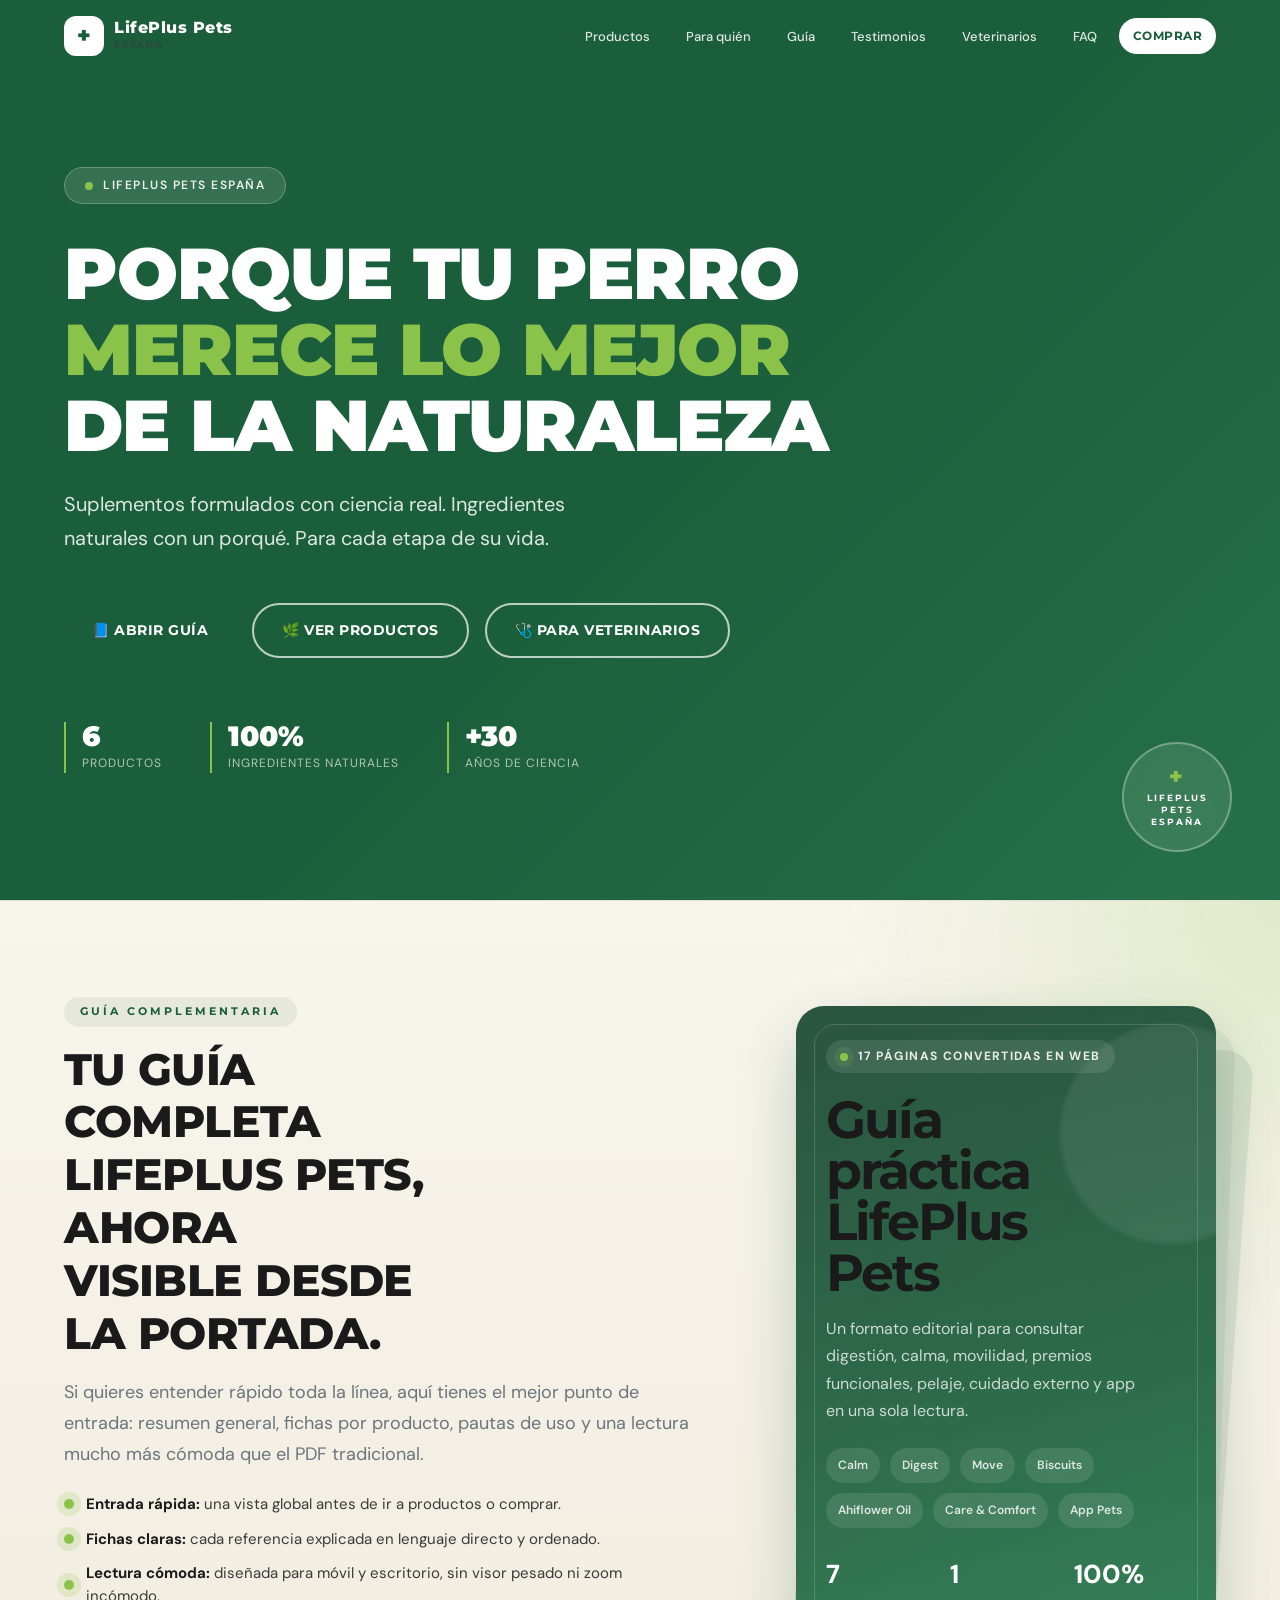
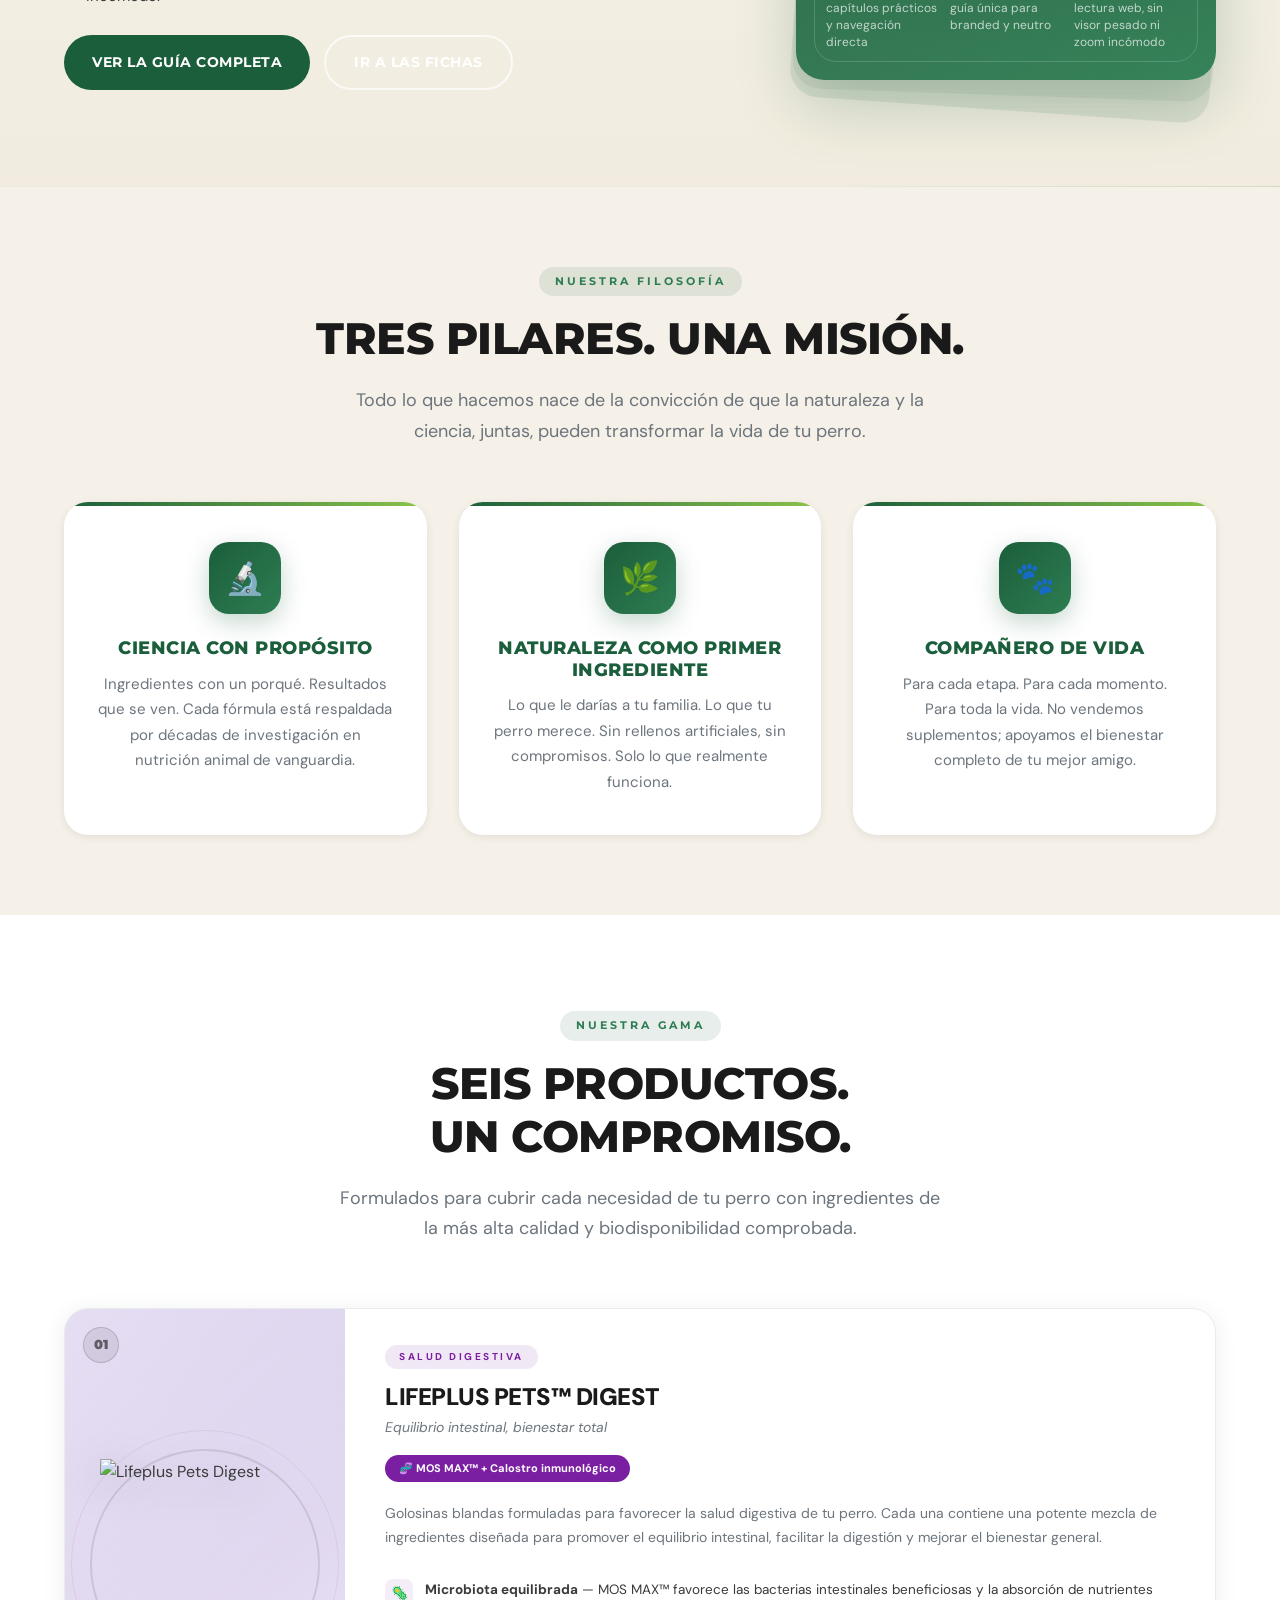
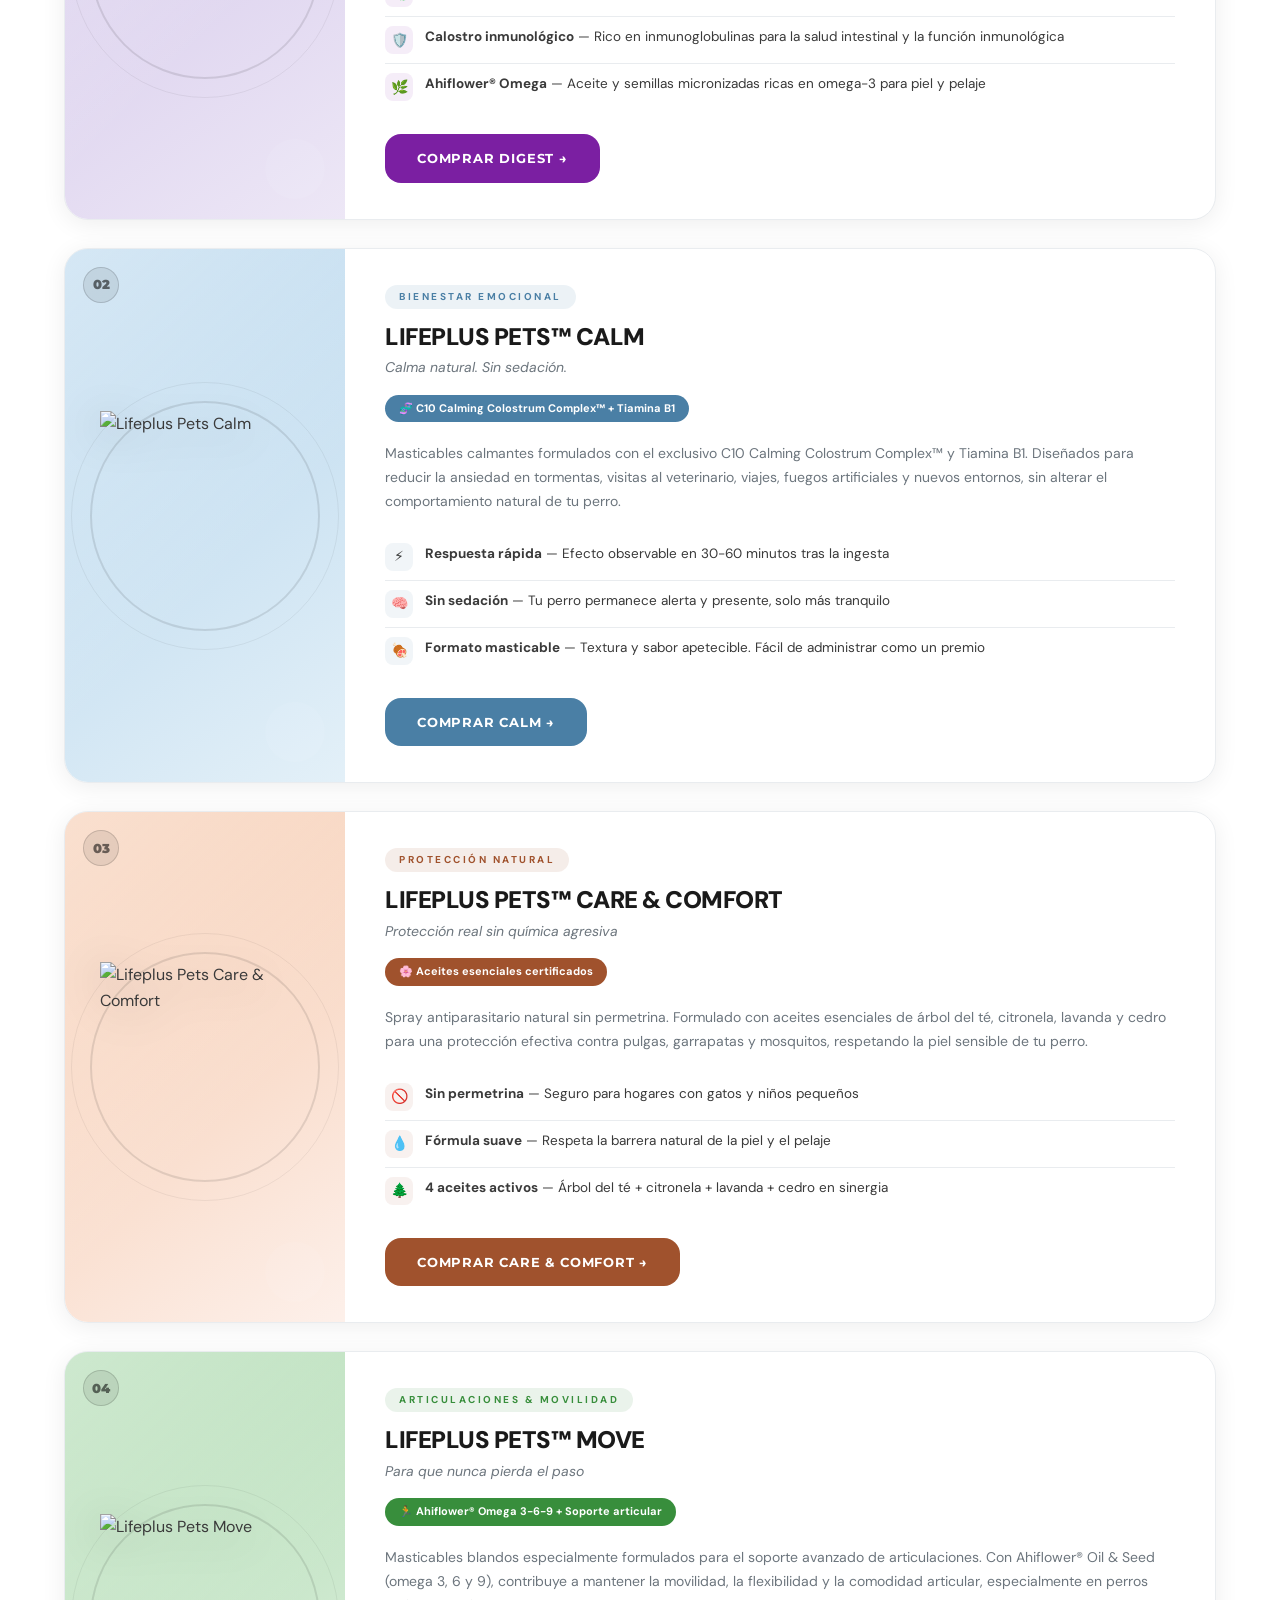
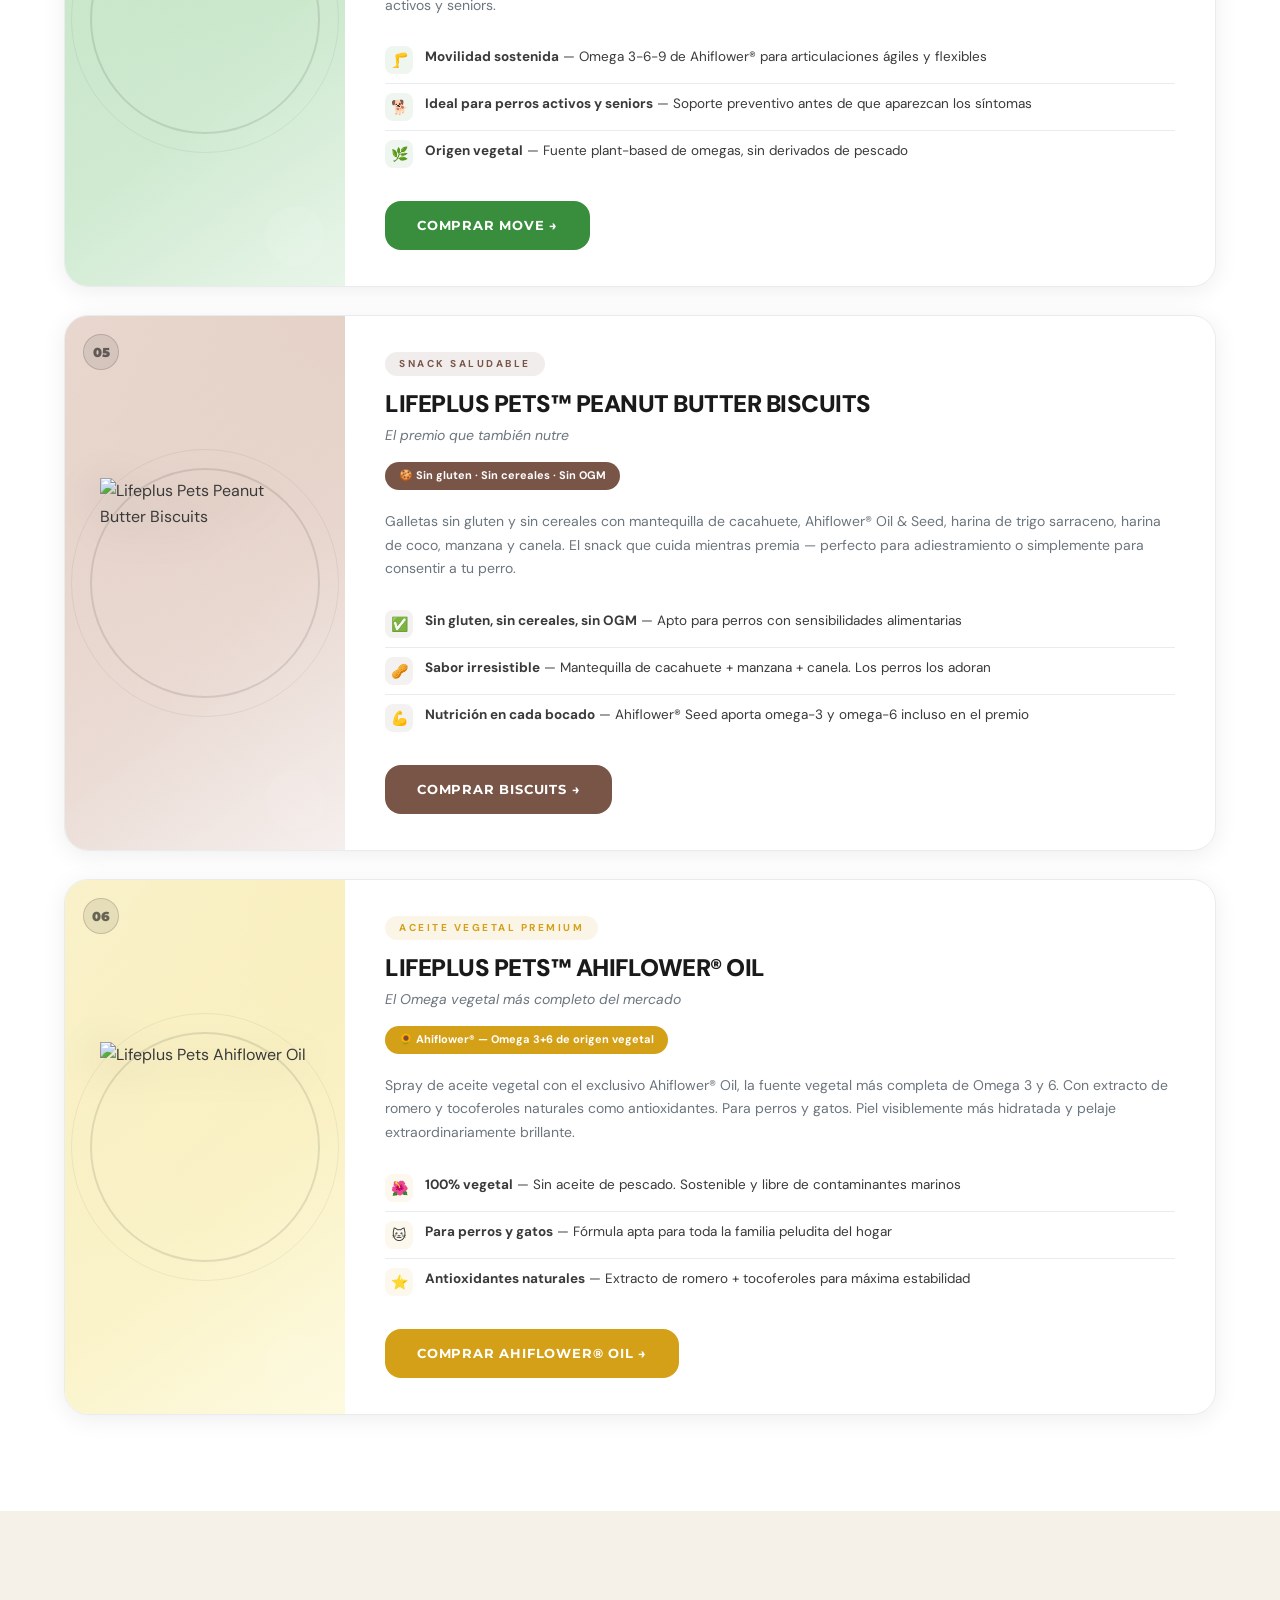
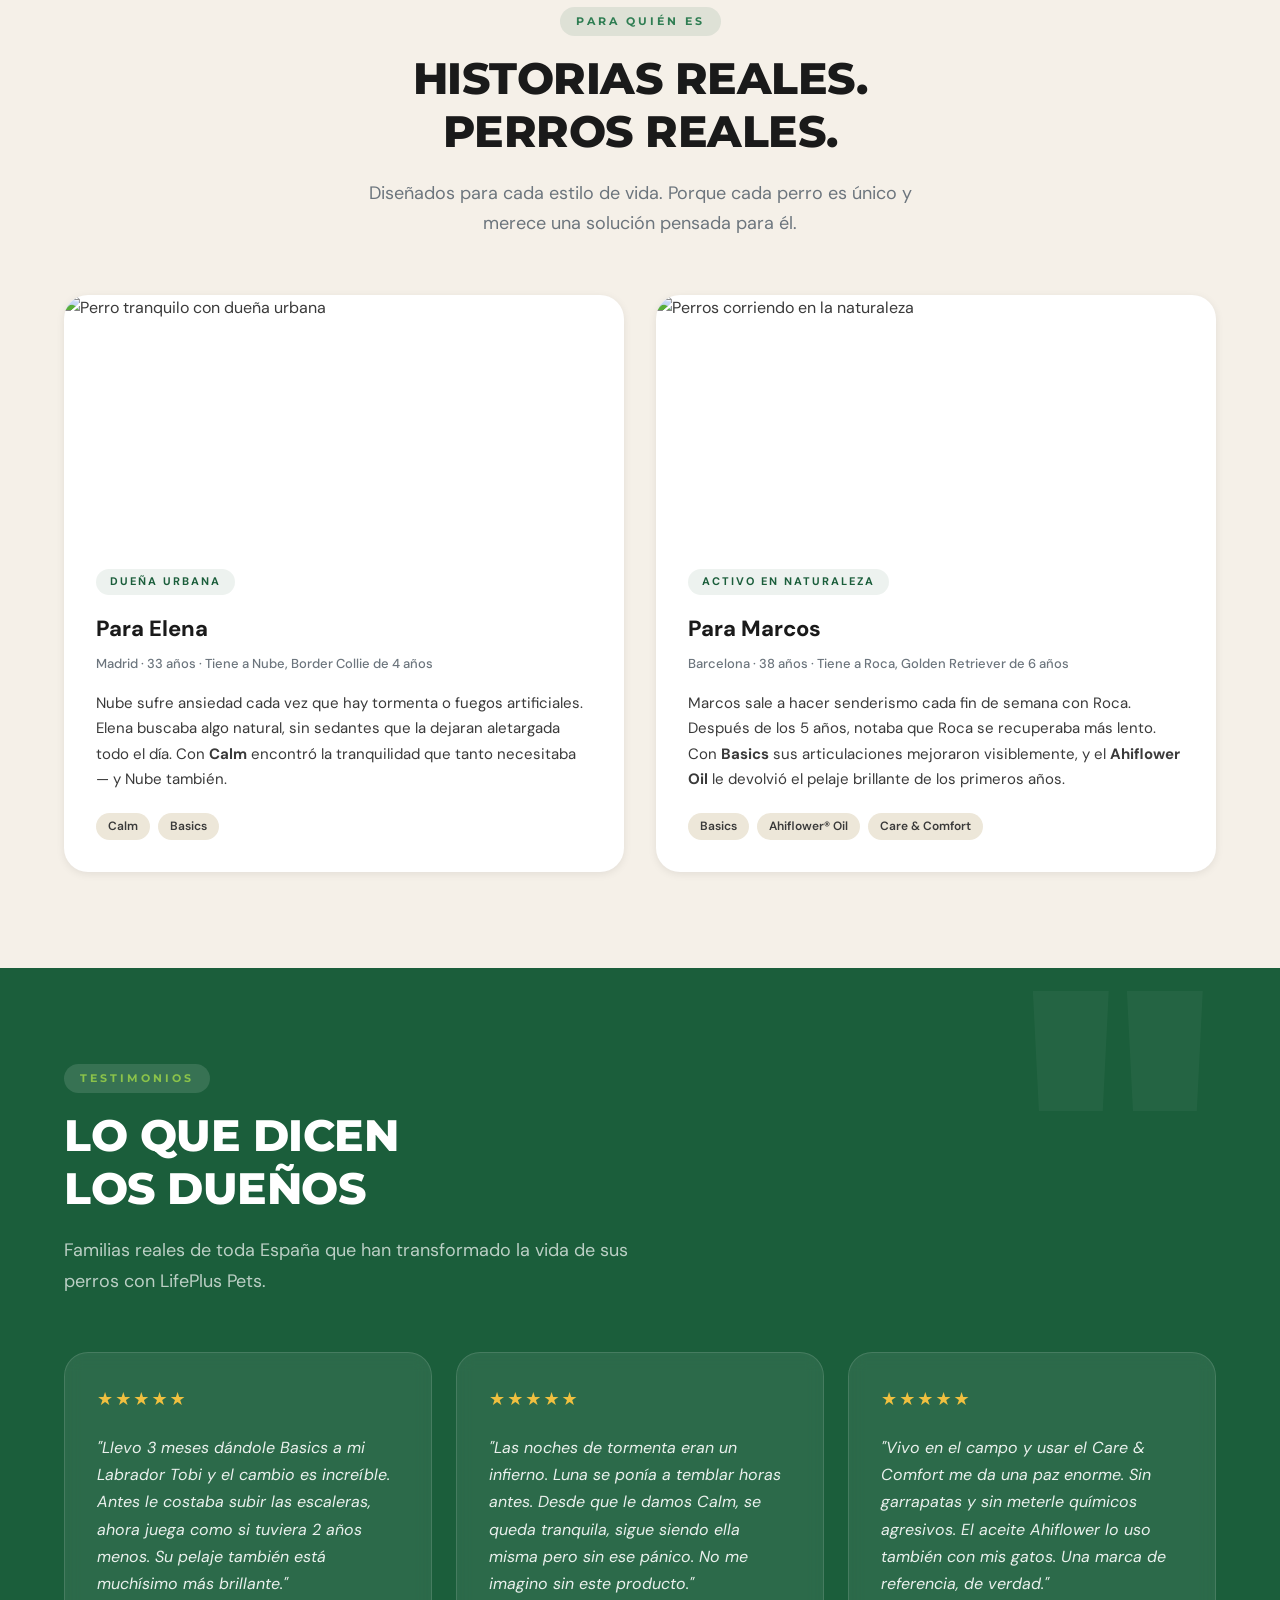
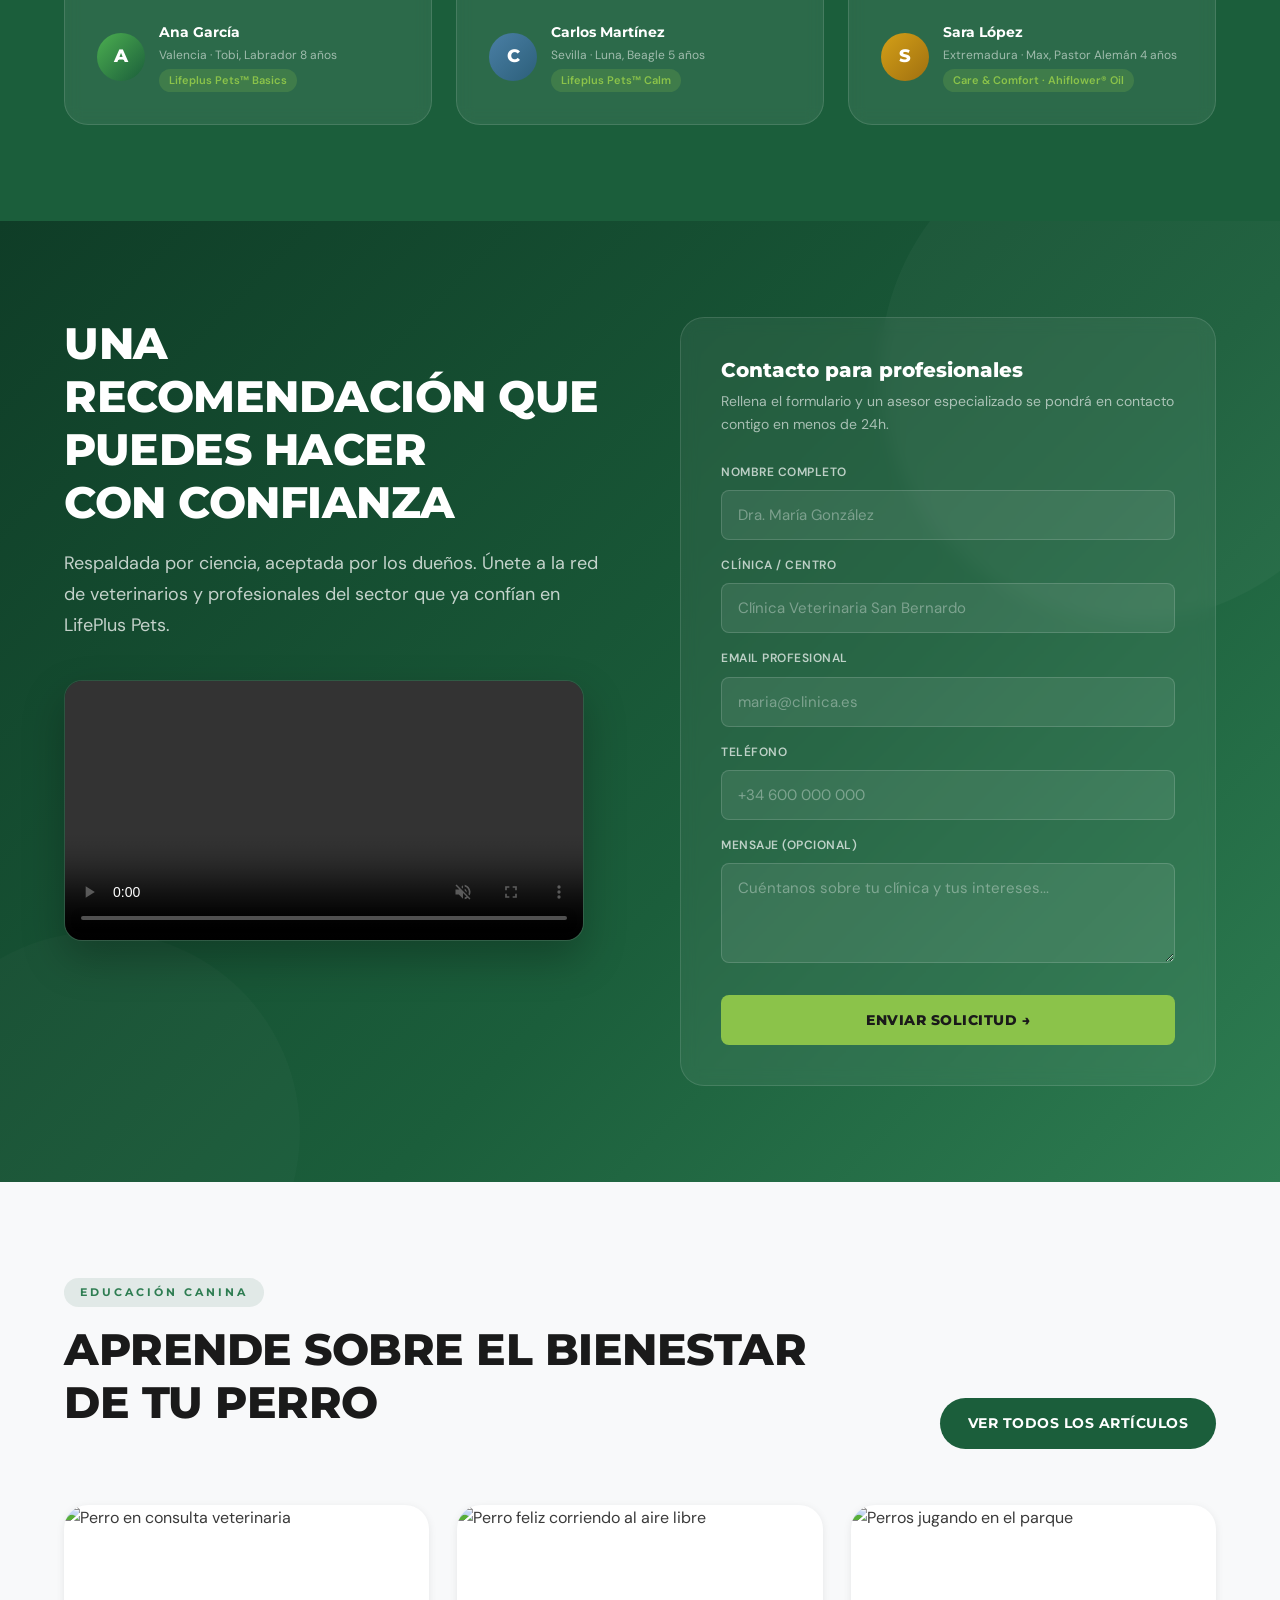
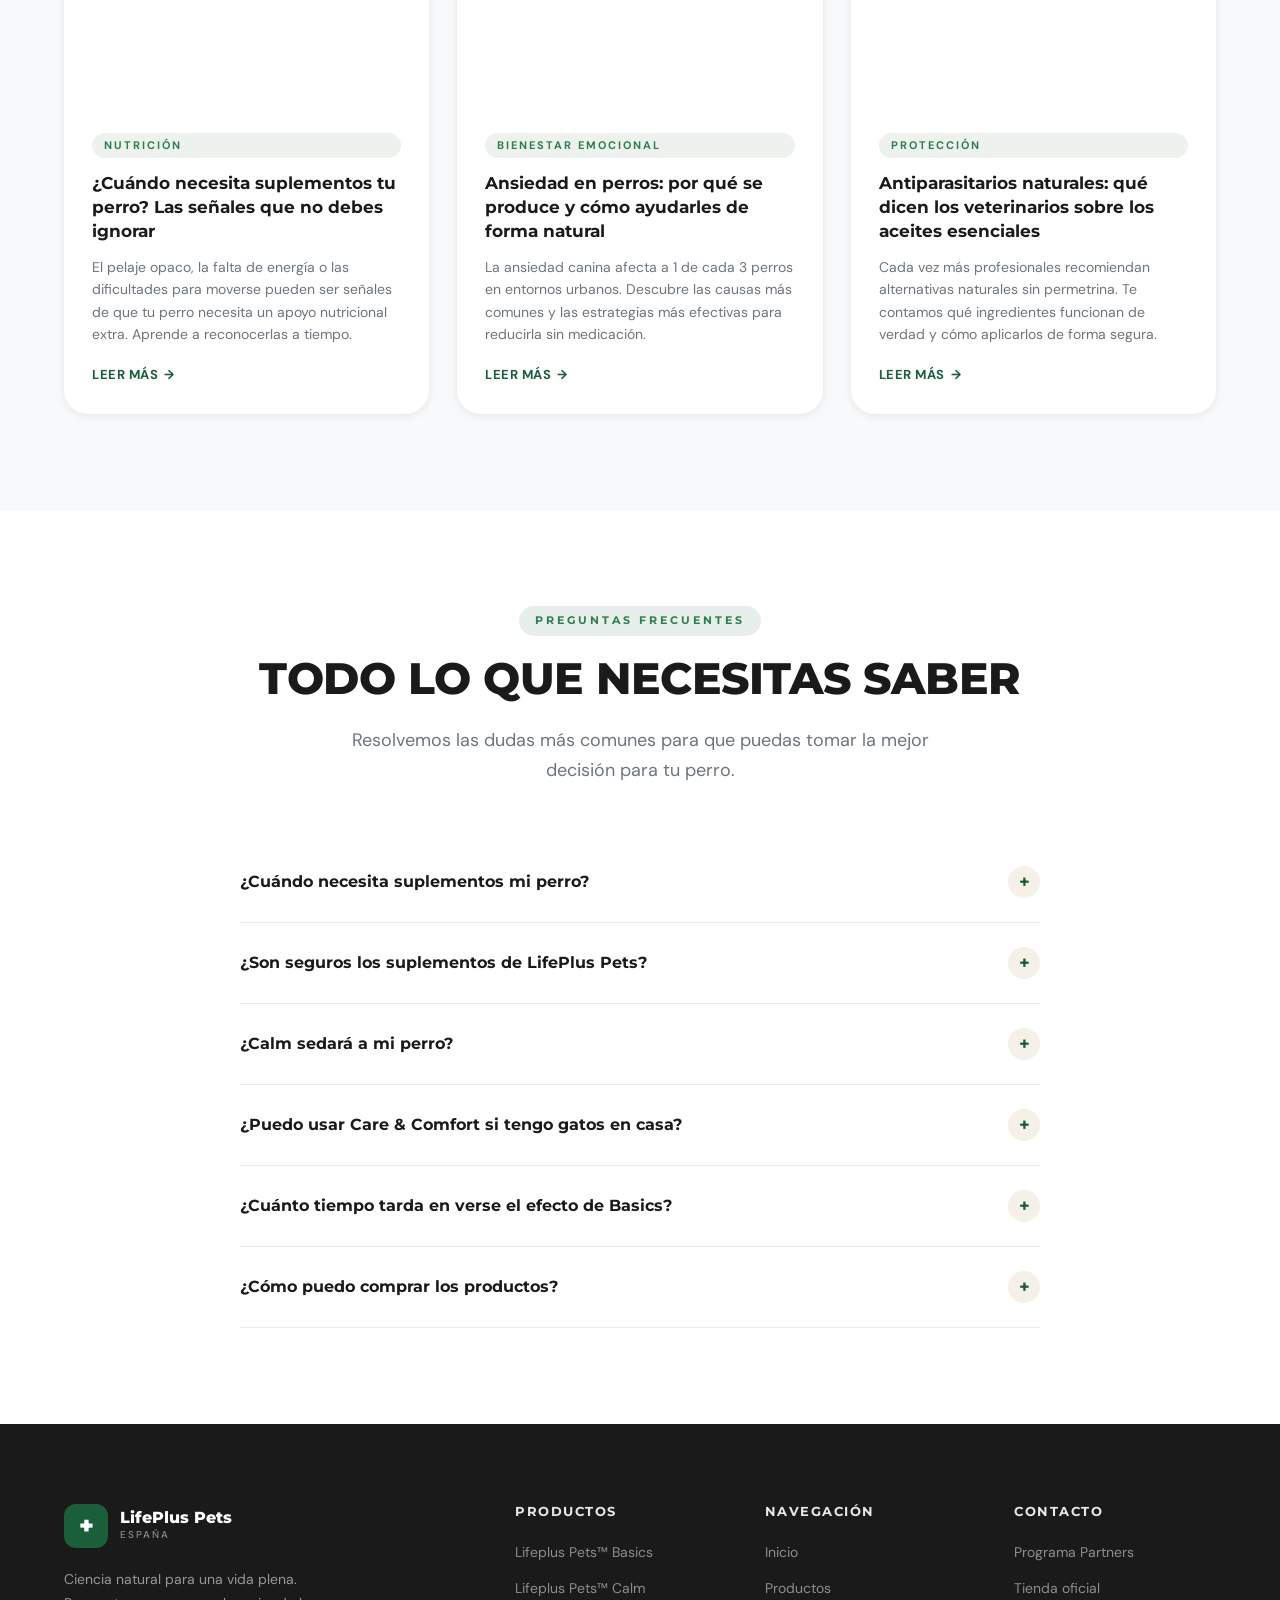
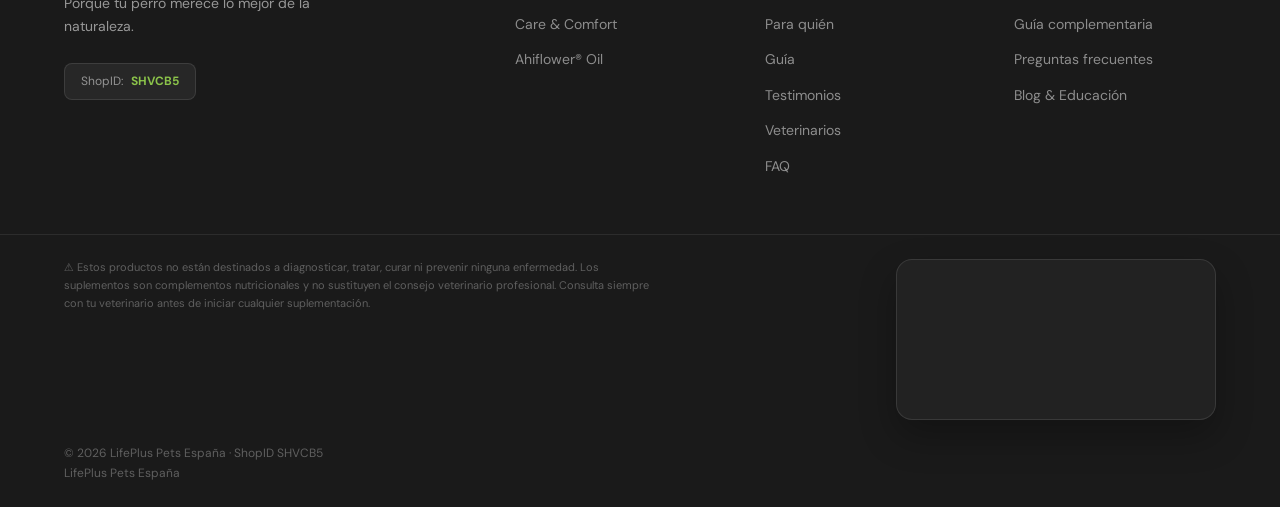
==== commit 1480674e: "chore: remove independent member branding from home" ====
--- a/index.html
+++ b/index.html
@@ -2045,7 +2045,7 @@
       <div class="container">
         <div class="hero-badge fade-in">
           <span class="hero-badge-dot"></span>
-          <span>Independent Member · LifePlus International</span>
+          <span>LifePlus Pets España</span>
         </div>
 
         <h1 class="hero-title fade-in fade-in-delay-1">
@@ -2087,10 +2087,10 @@
       </div>
     </div>
 
-    <div class="hero-member-badge" aria-label="Independent Member Badge">
+    <div class="hero-member-badge" aria-label="LifePlus Pets Badge">
       <div class="hero-member-badge-inner">
         <span class="plus-icon">+</span>
-        <span>Independent<br>Member<br>LifePlus</span>
+        <span>LifePlus<br>Pets<br>España</span>
       </div>
     </div>
   </section>
@@ -2894,7 +2894,7 @@
           <!-- NEUTRO-REMOVE-END -->
           <p class="footer-copyright">
             © 2026 LifePlus Pets España · ShopID SHVCB5<br>
-            Independent Member · LifePlus International
+            LifePlus Pets España
           </p>
         </div>
       </div>
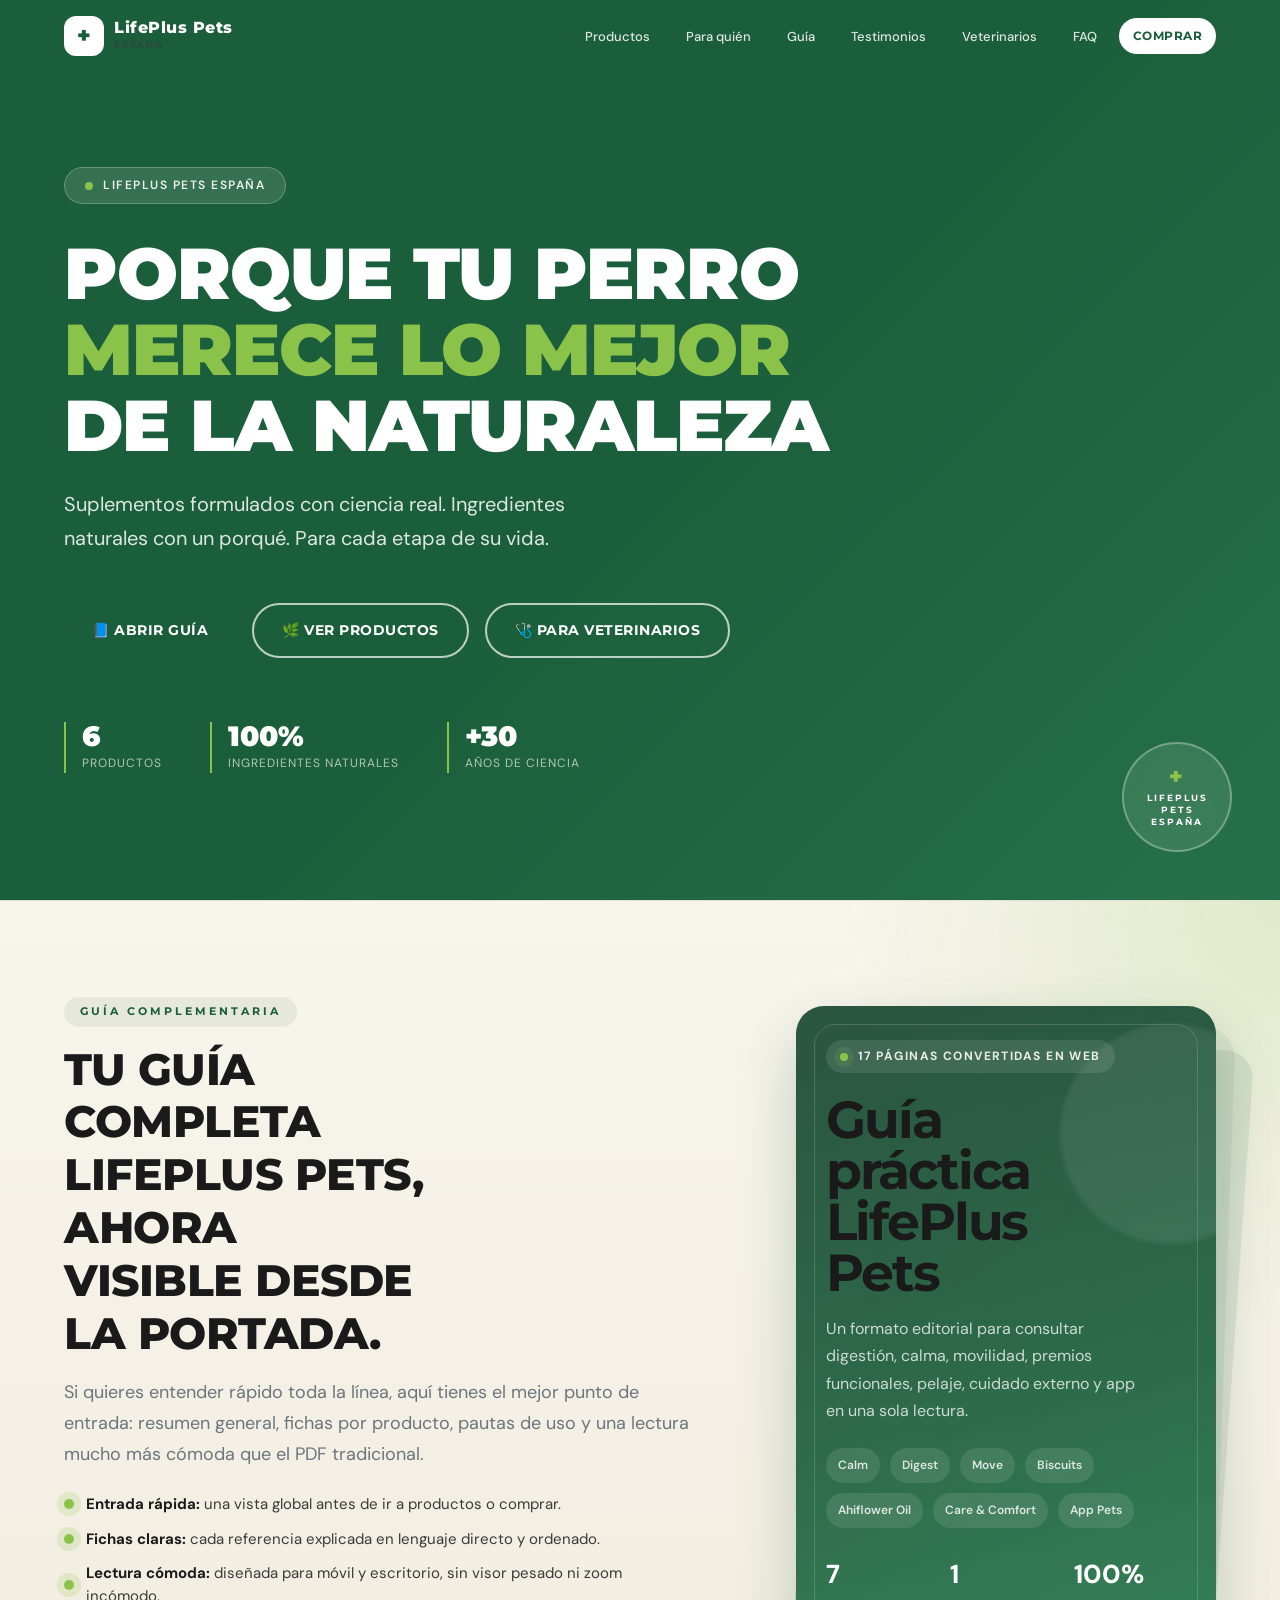
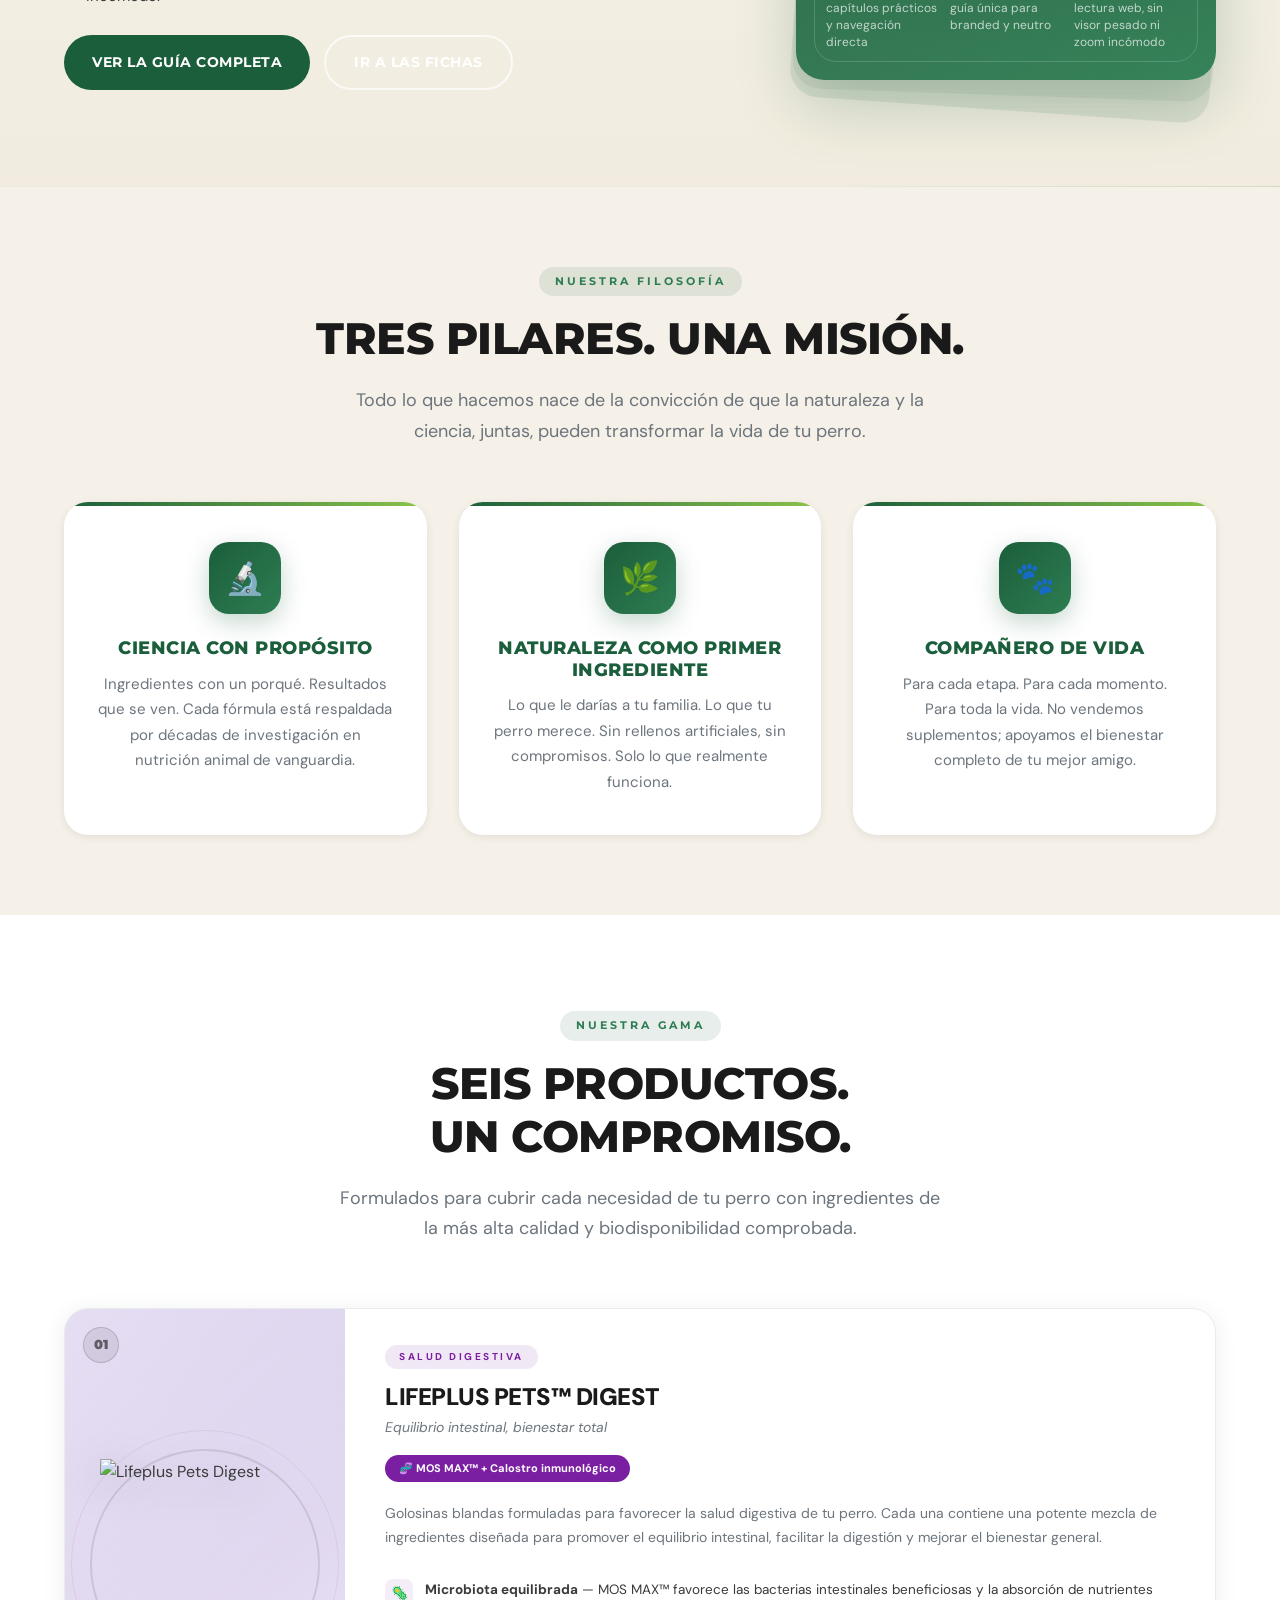
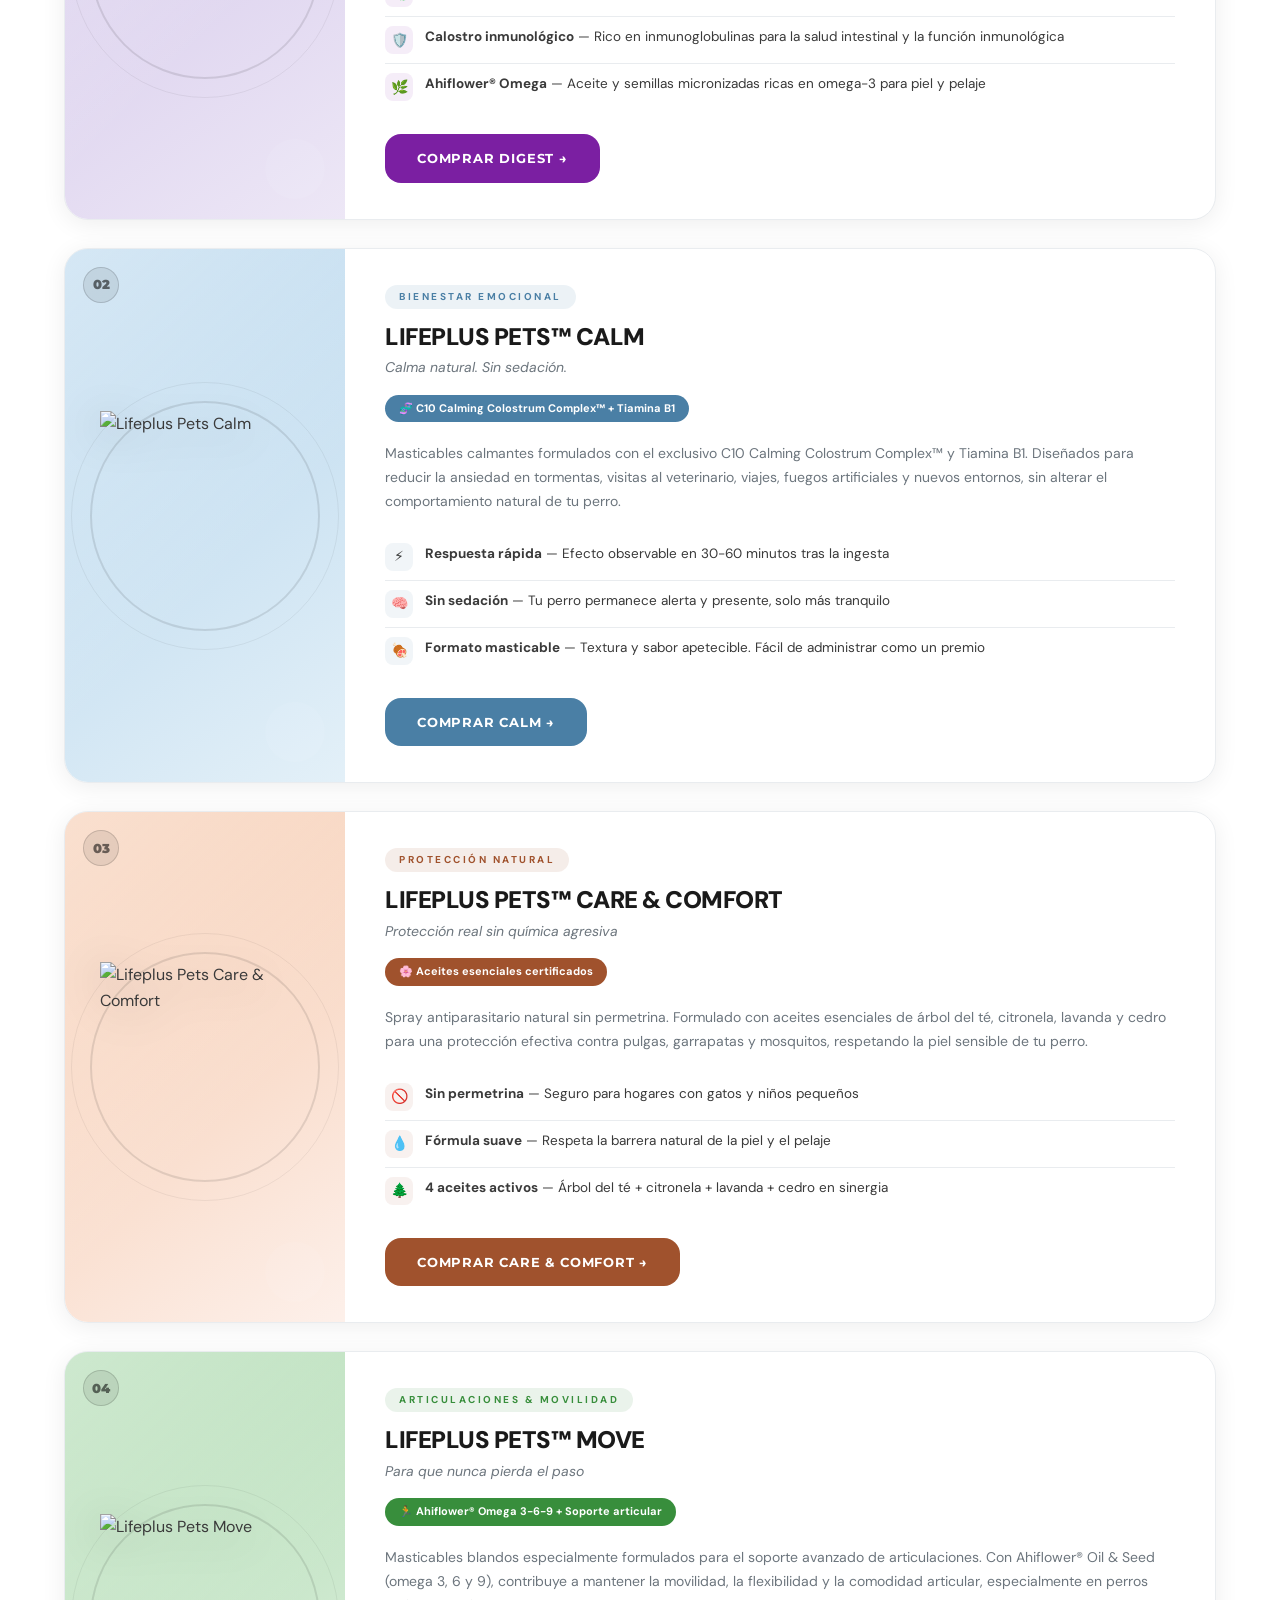
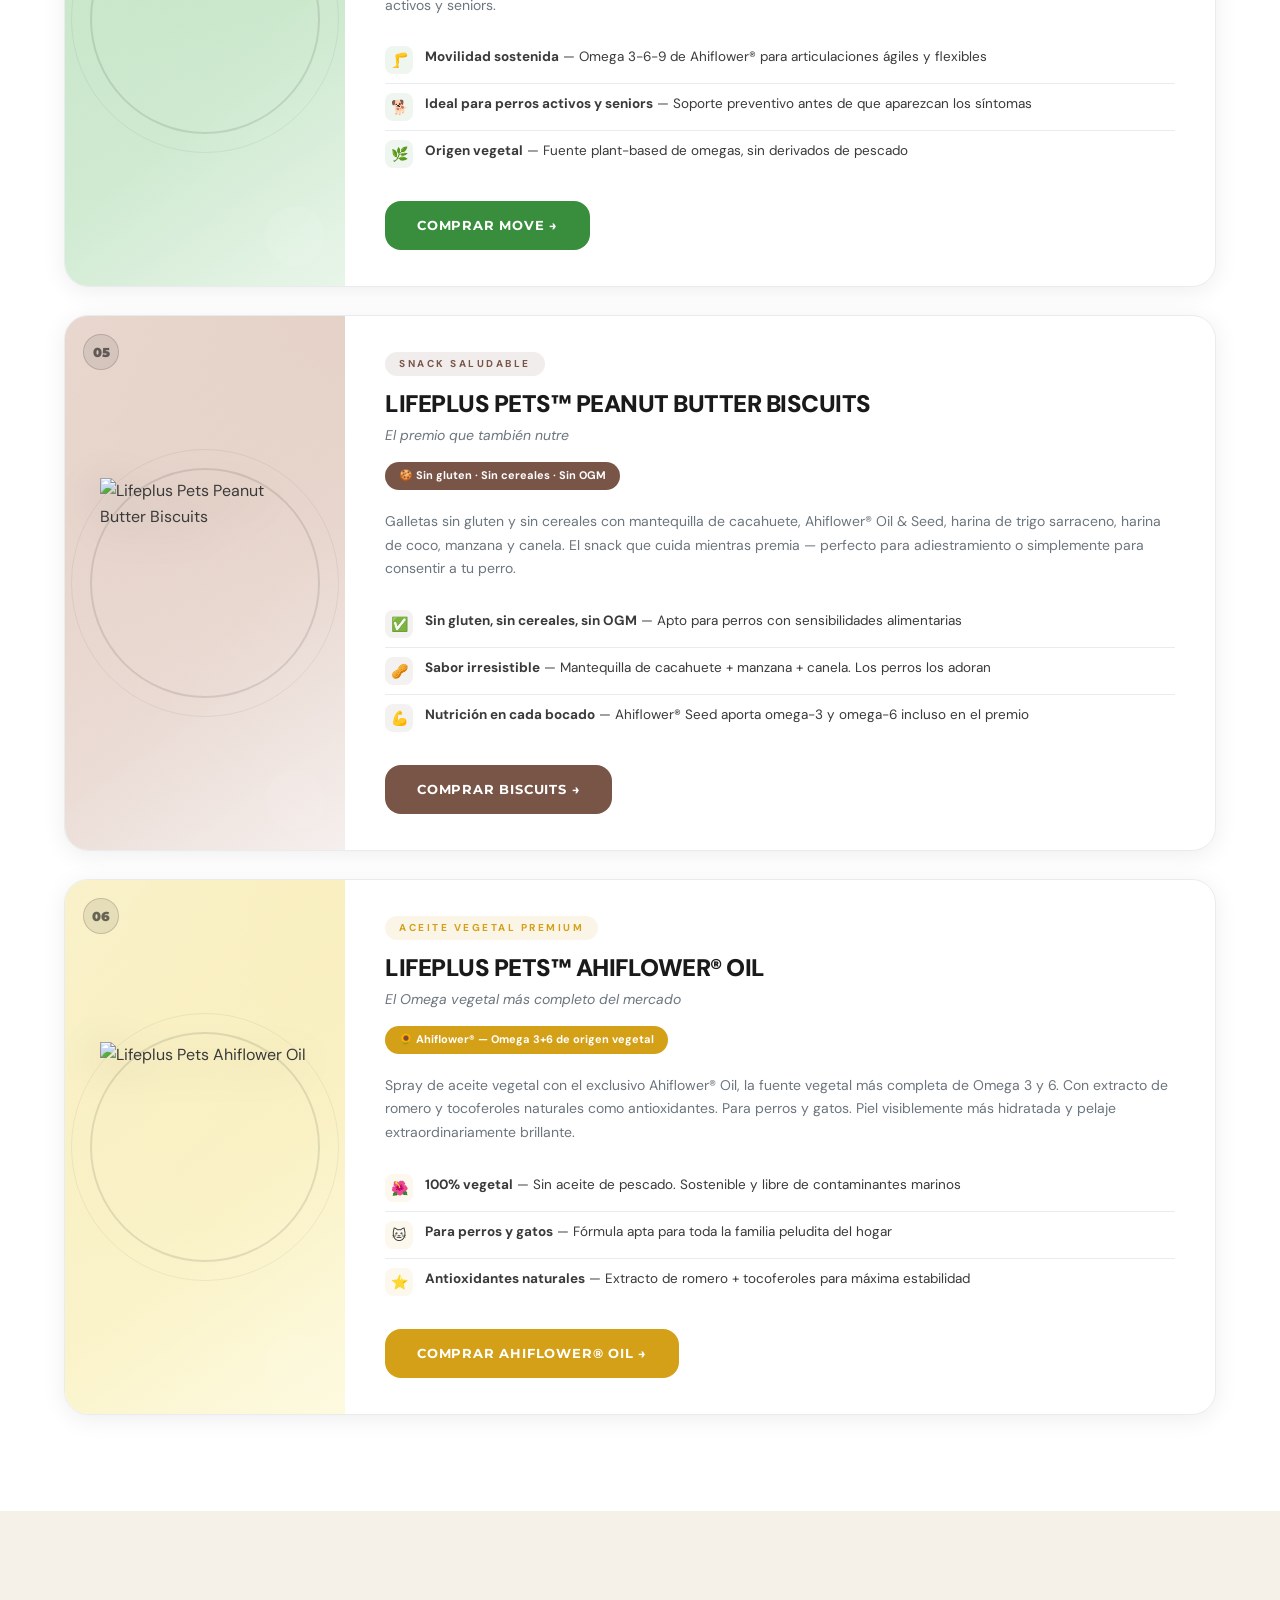
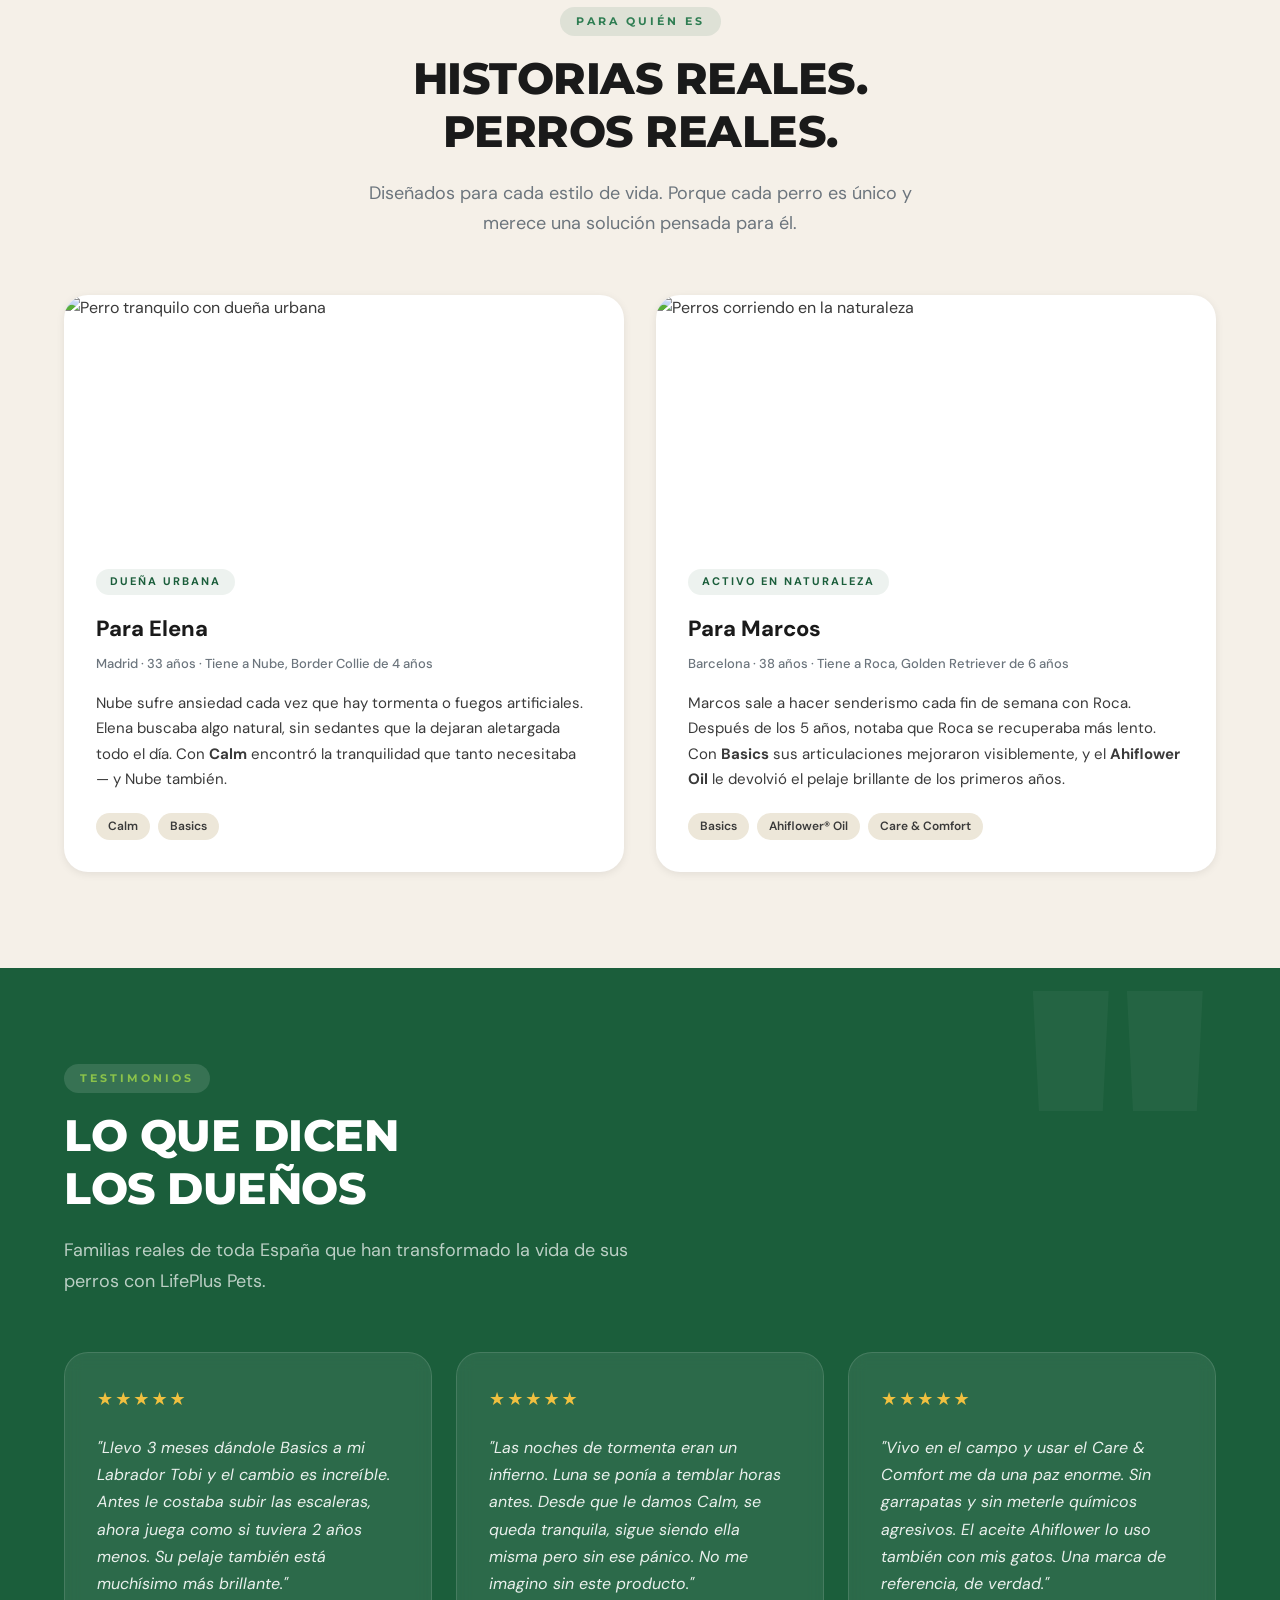
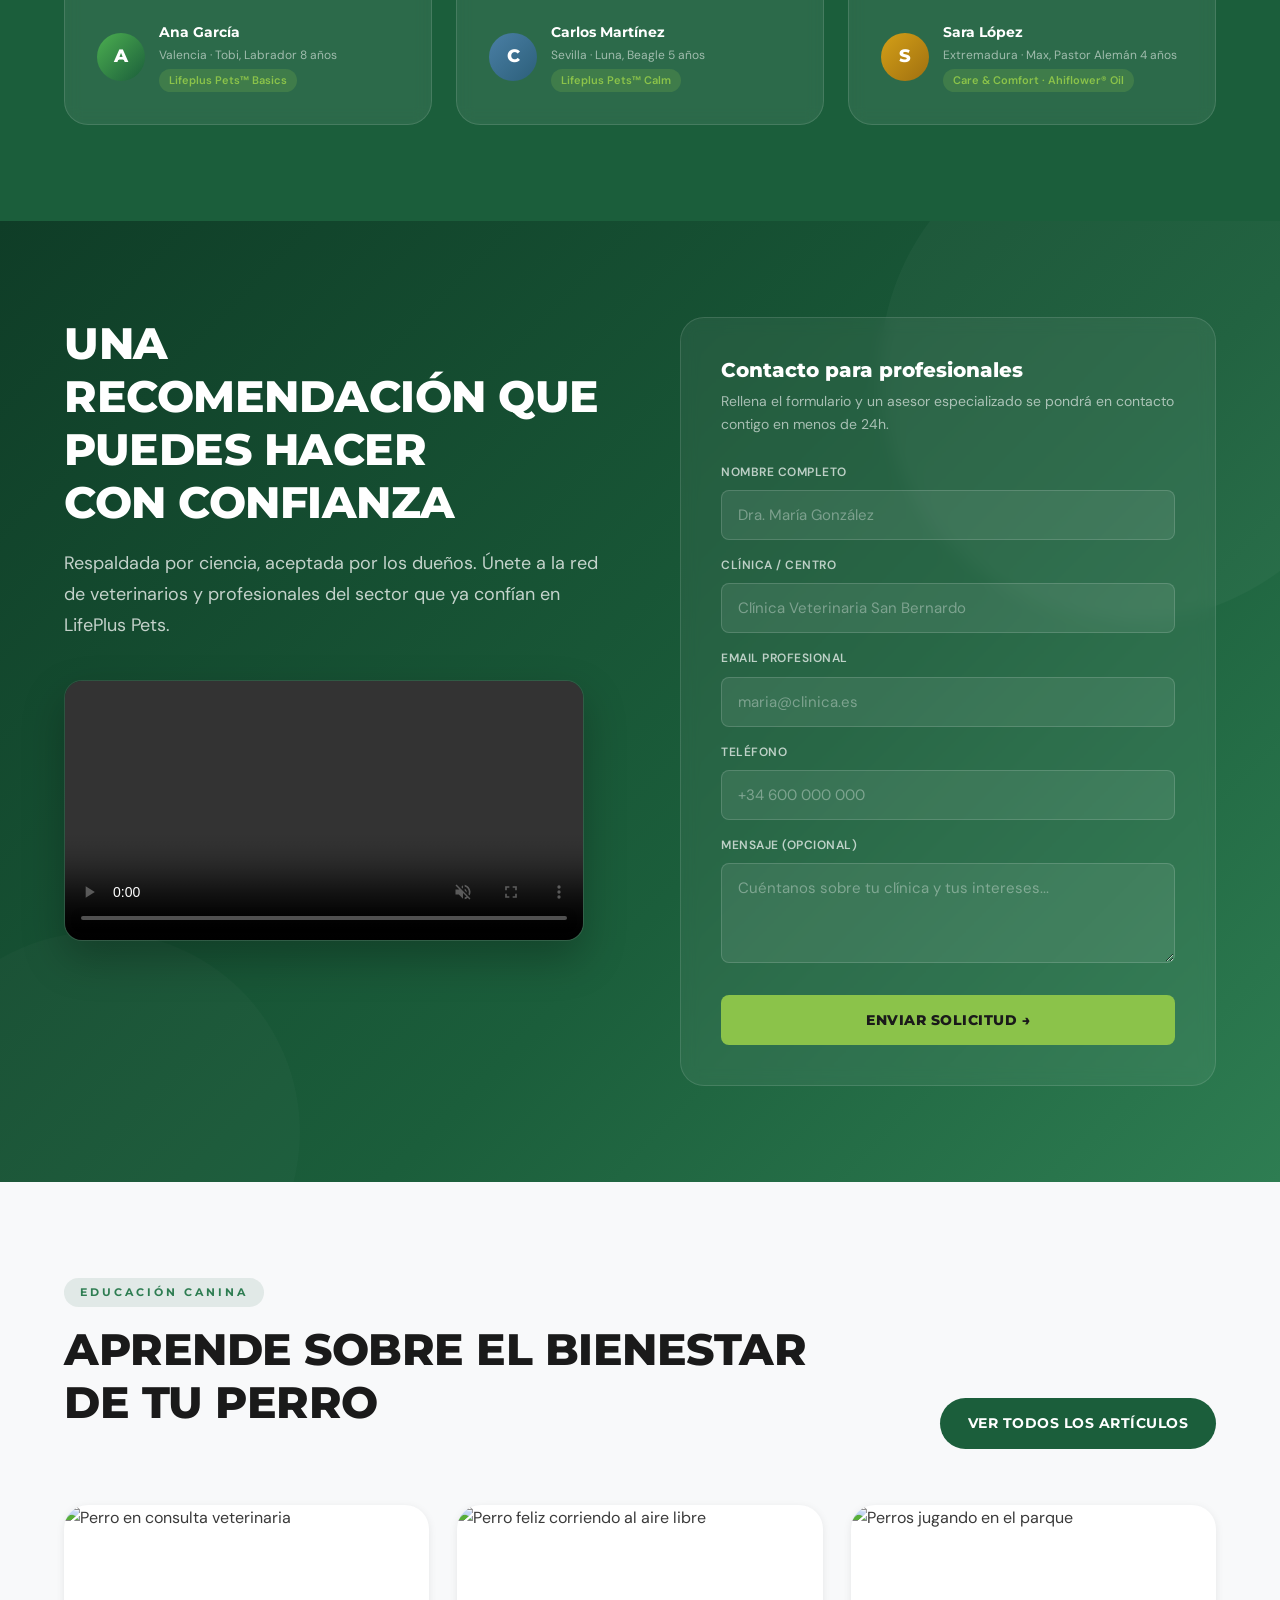
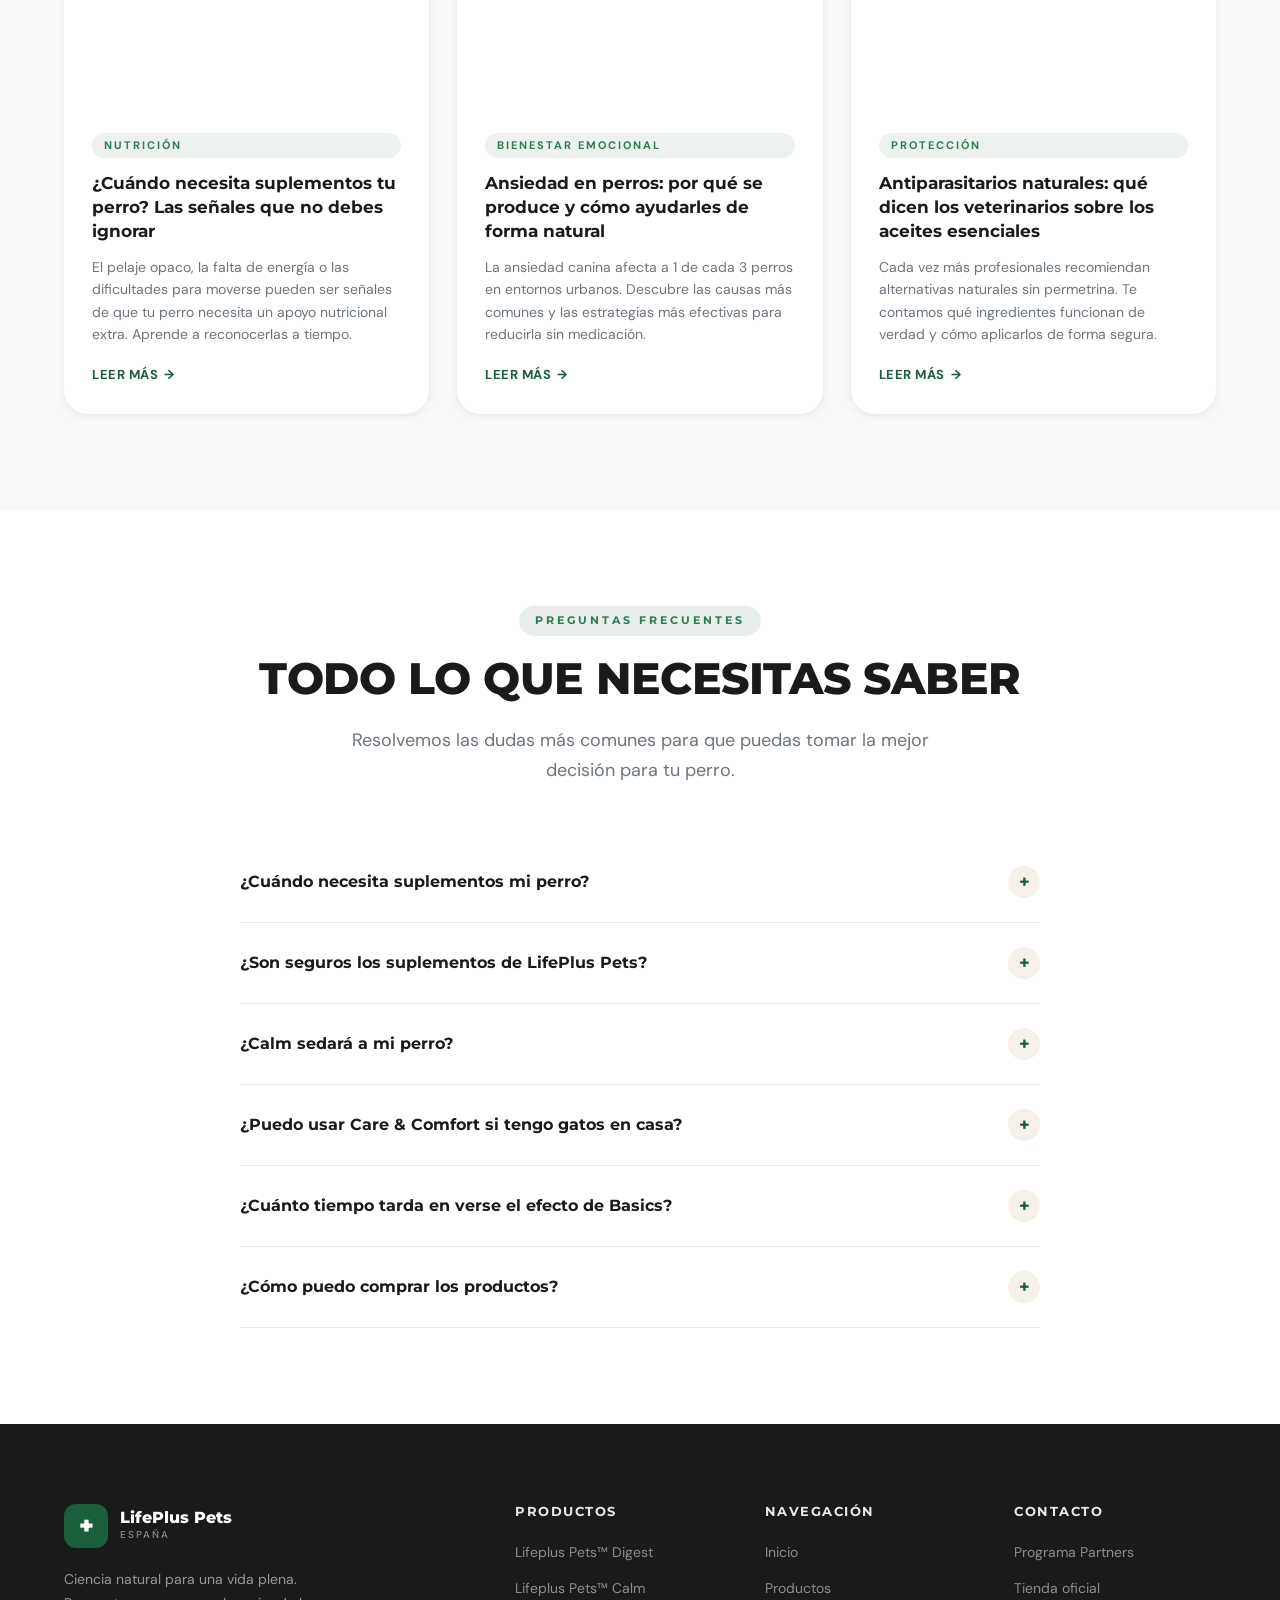
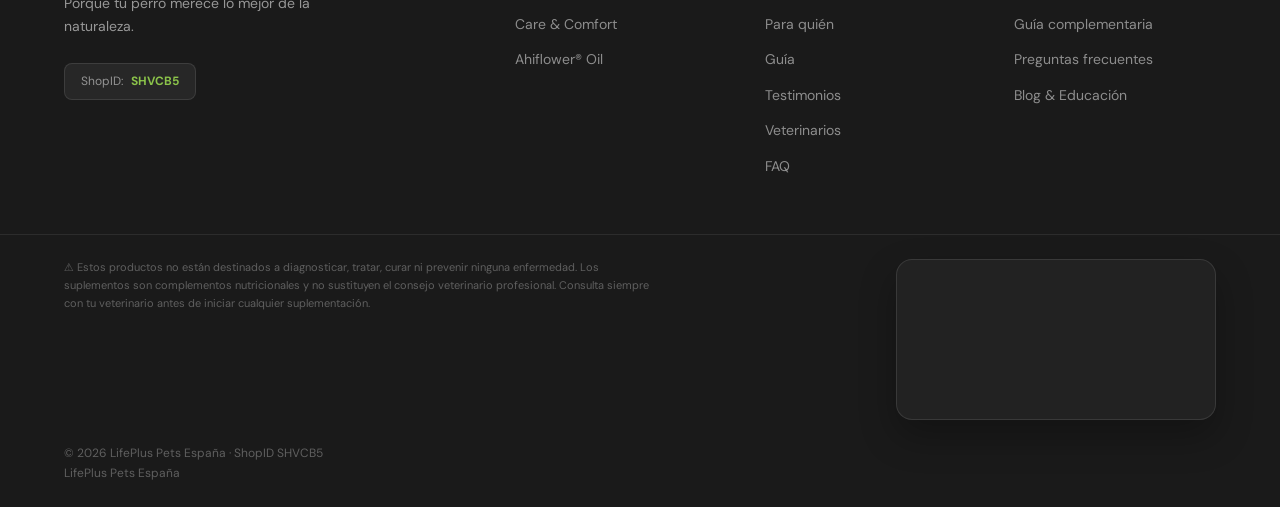
==== commit 0b6994d5: "fix(home): link product cards to specific product pages" ====
--- a/index.html
+++ b/index.html
@@ -2243,7 +2243,7 @@
                 <span><strong>Ahiflower® Omega</strong> — Aceite y semillas micronizadas ricas en omega-3 para piel y pelaje</span>
               </li>
             </ul>
-            <a href="https://ww1.lifeplus.com/SHVCB5/M/es/es/web-page/products?search=pets" target="_blank" rel="noopener" class="product-cta">
+            <a href="https://ww1.lifeplus.com/SHVCB5/M/es/es/product-details/3536/lifeplus-pets%AE-digest" target="_blank" rel="noopener" class="product-cta">
               Comprar Digest →
             </a>
           </div>
@@ -2281,7 +2281,7 @@
                 <span><strong>Formato masticable</strong> — Textura y sabor apetecible. Fácil de administrar como un premio</span>
               </li>
             </ul>
-            <a href="https://ww1.lifeplus.com/SHVCB5/M/es/es/web-page/products?search=pets" target="_blank" rel="noopener" class="product-cta">
+            <a href="https://ww1.lifeplus.com/SHVCB5/M/es/es/product-details/3534/lifeplus-pets%AE-calm" target="_blank" rel="noopener" class="product-cta">
               Comprar Calm →
             </a>
           </div>
@@ -2319,7 +2319,7 @@
                 <span><strong>4 aceites activos</strong> — Árbol del té + citronela + lavanda + cedro en sinergia</span>
               </li>
             </ul>
-            <a href="https://ww1.lifeplus.com/SHVCB5/M/es/es/web-page/products?search=pets" target="_blank" rel="noopener" class="product-cta">
+            <a href="https://ww1.lifeplus.com/SHVCB5/M/es/es/product-details/3540/lifeplus-pets%AE-care-%26-comfort" target="_blank" rel="noopener" class="product-cta">
               Comprar Care &amp; Comfort →
             </a>
           </div>
@@ -2357,7 +2357,7 @@
                 <span><strong>Origen vegetal</strong> — Fuente plant-based de omegas, sin derivados de pescado</span>
               </li>
             </ul>
-            <a href="https://ww1.lifeplus.com/SHVCB5/M/es/es/web-page/products?search=pets" target="_blank" rel="noopener" class="product-cta">
+            <a href="https://ww1.lifeplus.com/SHVCB5/M/es/es/product-details/3535/lifeplus-pets%AE-move" target="_blank" rel="noopener" class="product-cta">
               Comprar Move →
             </a>
           </div>
@@ -2395,7 +2395,7 @@
                 <span><strong>Nutrición en cada bocado</strong> — Ahiflower® Seed aporta omega-3 y omega-6 incluso en el premio</span>
               </li>
             </ul>
-            <a href="https://ww1.lifeplus.com/SHVCB5/M/es/es/web-page/products?search=pets" target="_blank" rel="noopener" class="product-cta">
+            <a href="https://ww1.lifeplus.com/SHVCB5/M/es/es/product-details/5390/lifeplus-pets%AE-peanut-butter-biscuits" target="_blank" rel="noopener" class="product-cta">
               Comprar Biscuits →
             </a>
           </div>
@@ -2433,7 +2433,7 @@
                 <span><strong>Antioxidantes naturales</strong> — Extracto de romero + tocoferoles para máxima estabilidad</span>
               </li>
             </ul>
-            <a href="https://ww1.lifeplus.com/SHVCB5/M/es/es/web-page/products?search=pets" target="_blank" rel="noopener" class="product-cta">
+            <a href="https://ww1.lifeplus.com/SHVCB5/M/es/es/product-details/3545/lifeplus-pets%AE-ahiflower%AE-oil" target="_blank" rel="noopener" class="product-cta">
               Comprar Ahiflower® Oil →
             </a>
           </div>
@@ -2837,10 +2837,10 @@
         <div class="footer-col">
           <h4>Productos</h4>
           <ul class="footer-links">
-            <li><a href="https://ww1.lifeplus.com/SHVCB5/M/es/es/web-page/products?search=pets" target="_blank" rel="noopener">Lifeplus Pets™ Basics</a></li>
-            <li><a href="https://ww1.lifeplus.com/SHVCB5/M/es/es/web-page/products?search=pets" target="_blank" rel="noopener">Lifeplus Pets™ Calm</a></li>
-            <li><a href="https://ww1.lifeplus.com/SHVCB5/M/es/es/web-page/products?search=pets" target="_blank" rel="noopener">Care &amp; Comfort</a></li>
-            <li><a href="https://ww1.lifeplus.com/SHVCB5/M/es/es/web-page/products?search=pets" target="_blank" rel="noopener">Ahiflower® Oil</a></li>
+            <li><a href="https://ww1.lifeplus.com/SHVCB5/M/es/es/product-details/3536/lifeplus-pets%AE-digest" target="_blank" rel="noopener">Lifeplus Pets™ Digest</a></li>
+            <li><a href="https://ww1.lifeplus.com/SHVCB5/M/es/es/product-details/3534/lifeplus-pets%AE-calm" target="_blank" rel="noopener">Lifeplus Pets™ Calm</a></li>
+            <li><a href="https://ww1.lifeplus.com/SHVCB5/M/es/es/product-details/3540/lifeplus-pets%AE-care-%26-comfort" target="_blank" rel="noopener">Care &amp; Comfort</a></li>
+            <li><a href="https://ww1.lifeplus.com/SHVCB5/M/es/es/product-details/3545/lifeplus-pets%AE-ahiflower%AE-oil" target="_blank" rel="noopener">Ahiflower® Oil</a></li>
           </ul>
         </div>
 
@@ -3187,6 +3187,43 @@
         el.classList.add('visible');
       });
     }, 800);
+
+    /* ==============================
+       HIDDEN CRM ACCESS (2s hold on logo)
+    ============================== */
+    (function () {
+      const logo = document.querySelector('.nav-logo');
+      if (!logo) return;
+
+      const HOLD_MS = 2000;
+      let timer = null;
+      let triggered = false;
+
+      function startHold() {
+        triggered = false;
+        clearTimeout(timer);
+        timer = setTimeout(() => {
+          triggered = true;
+          window.location.href = 'crm/';
+        }, HOLD_MS);
+      }
+
+      function endHold() {
+        clearTimeout(timer);
+      }
+
+      logo.addEventListener('pointerdown', startHold);
+      logo.addEventListener('pointerup', endHold);
+      logo.addEventListener('pointerleave', endHold);
+      logo.addEventListener('pointercancel', endHold);
+
+      logo.addEventListener('click', (event) => {
+        if (triggered) {
+          event.preventDefault();
+          event.stopPropagation();
+        }
+      });
+    })();
   </script>
 </body>
 </html>
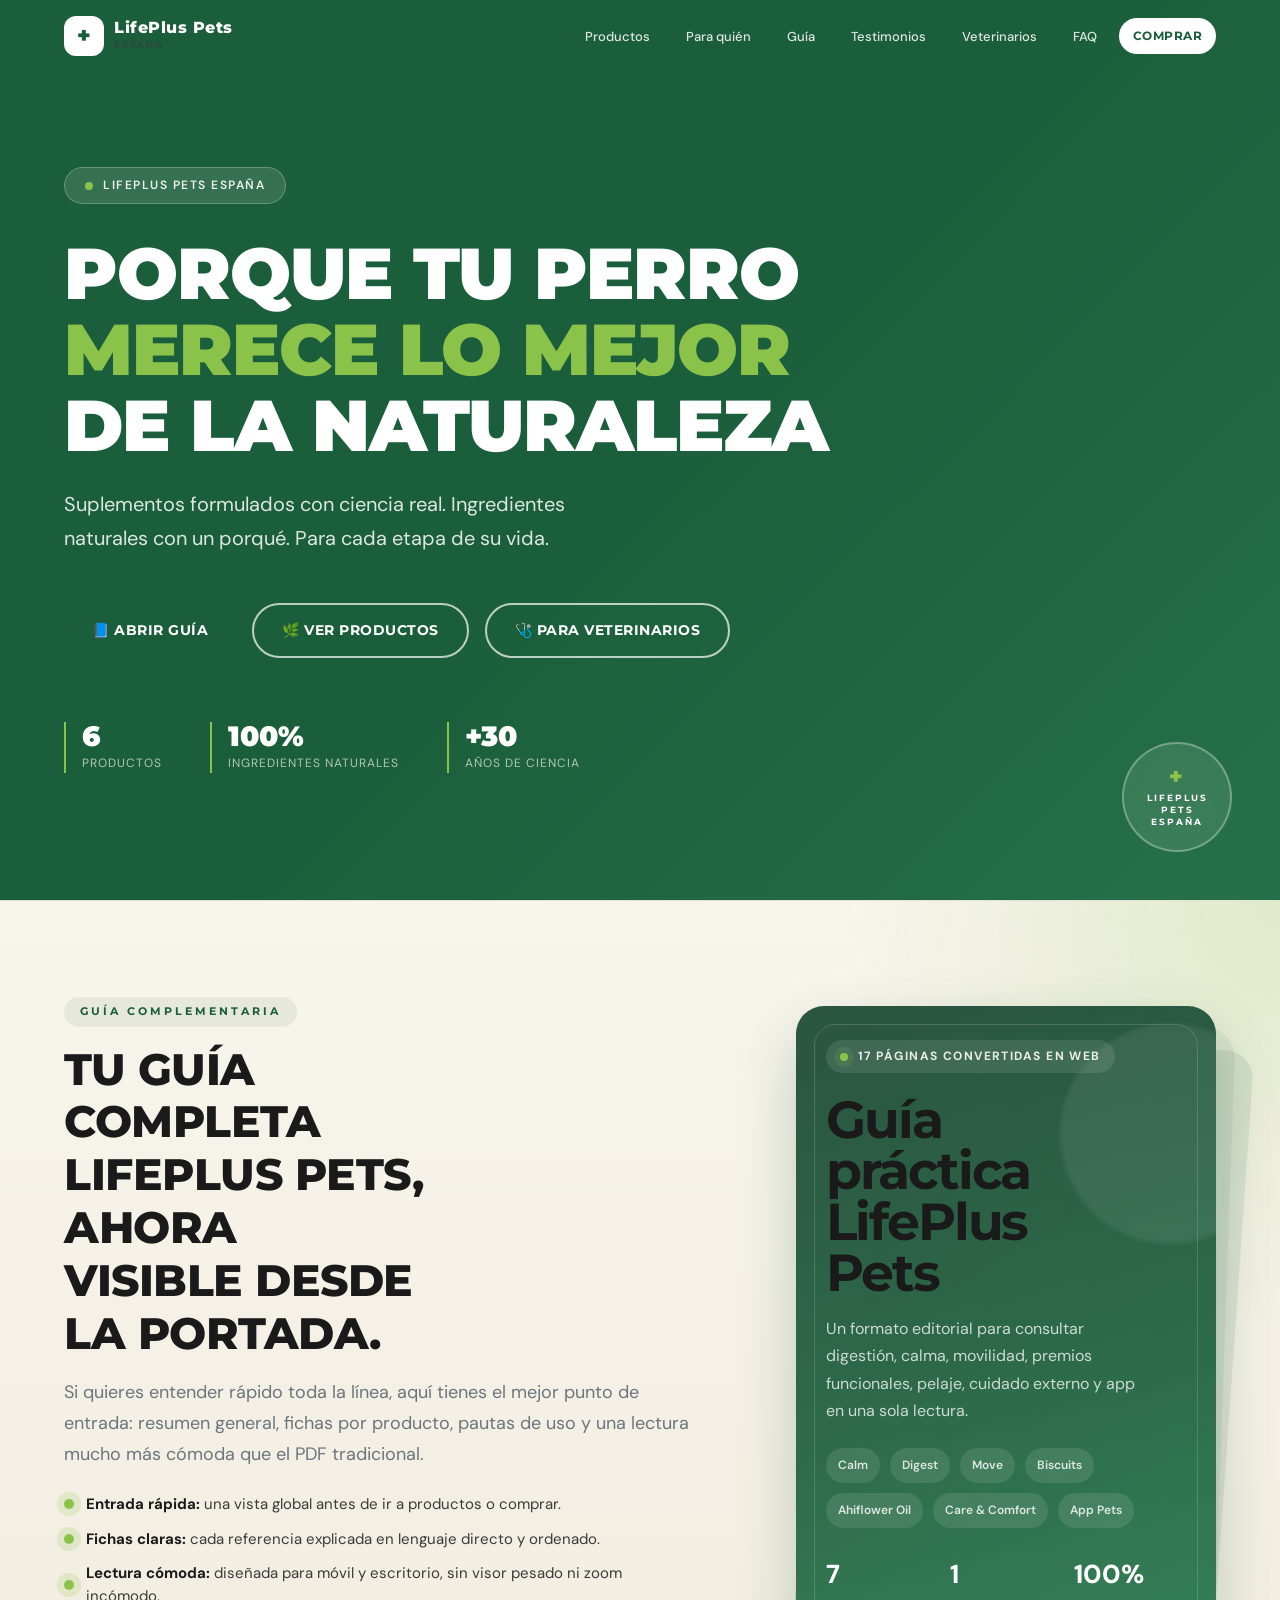
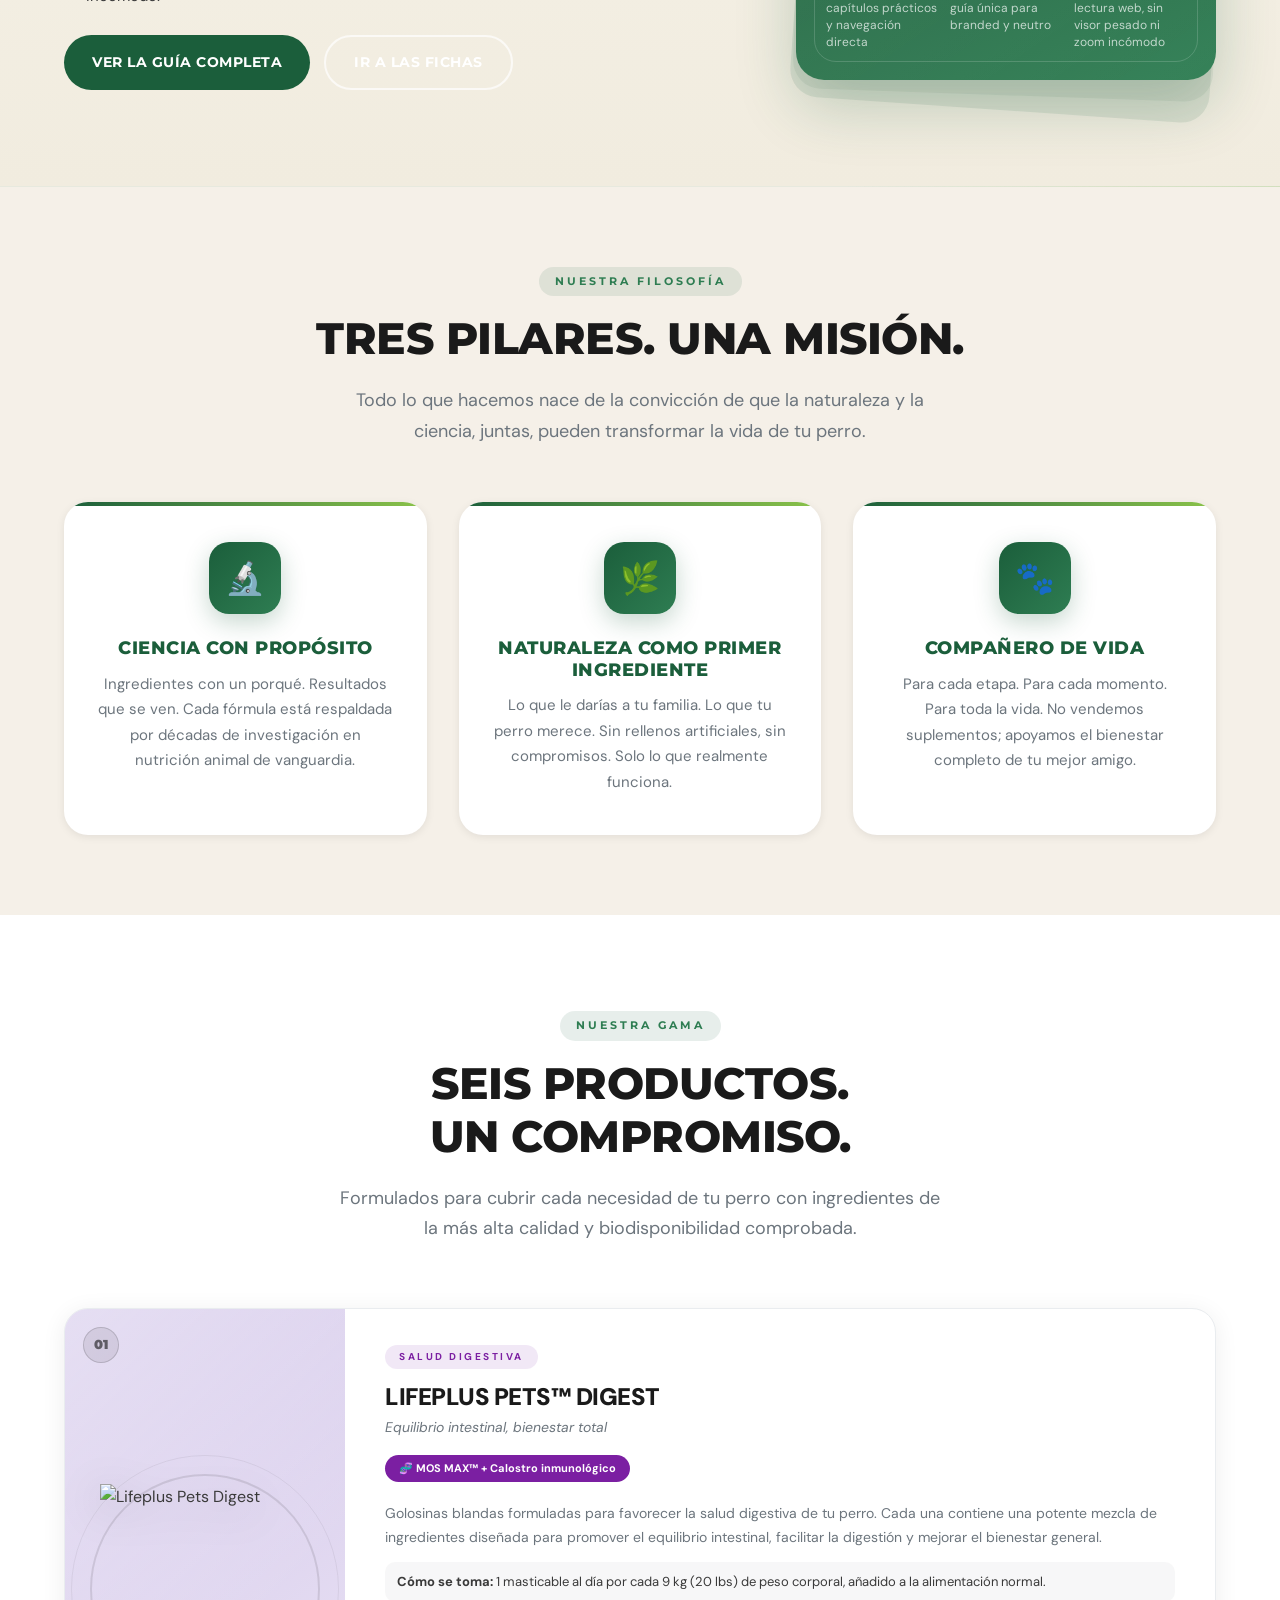
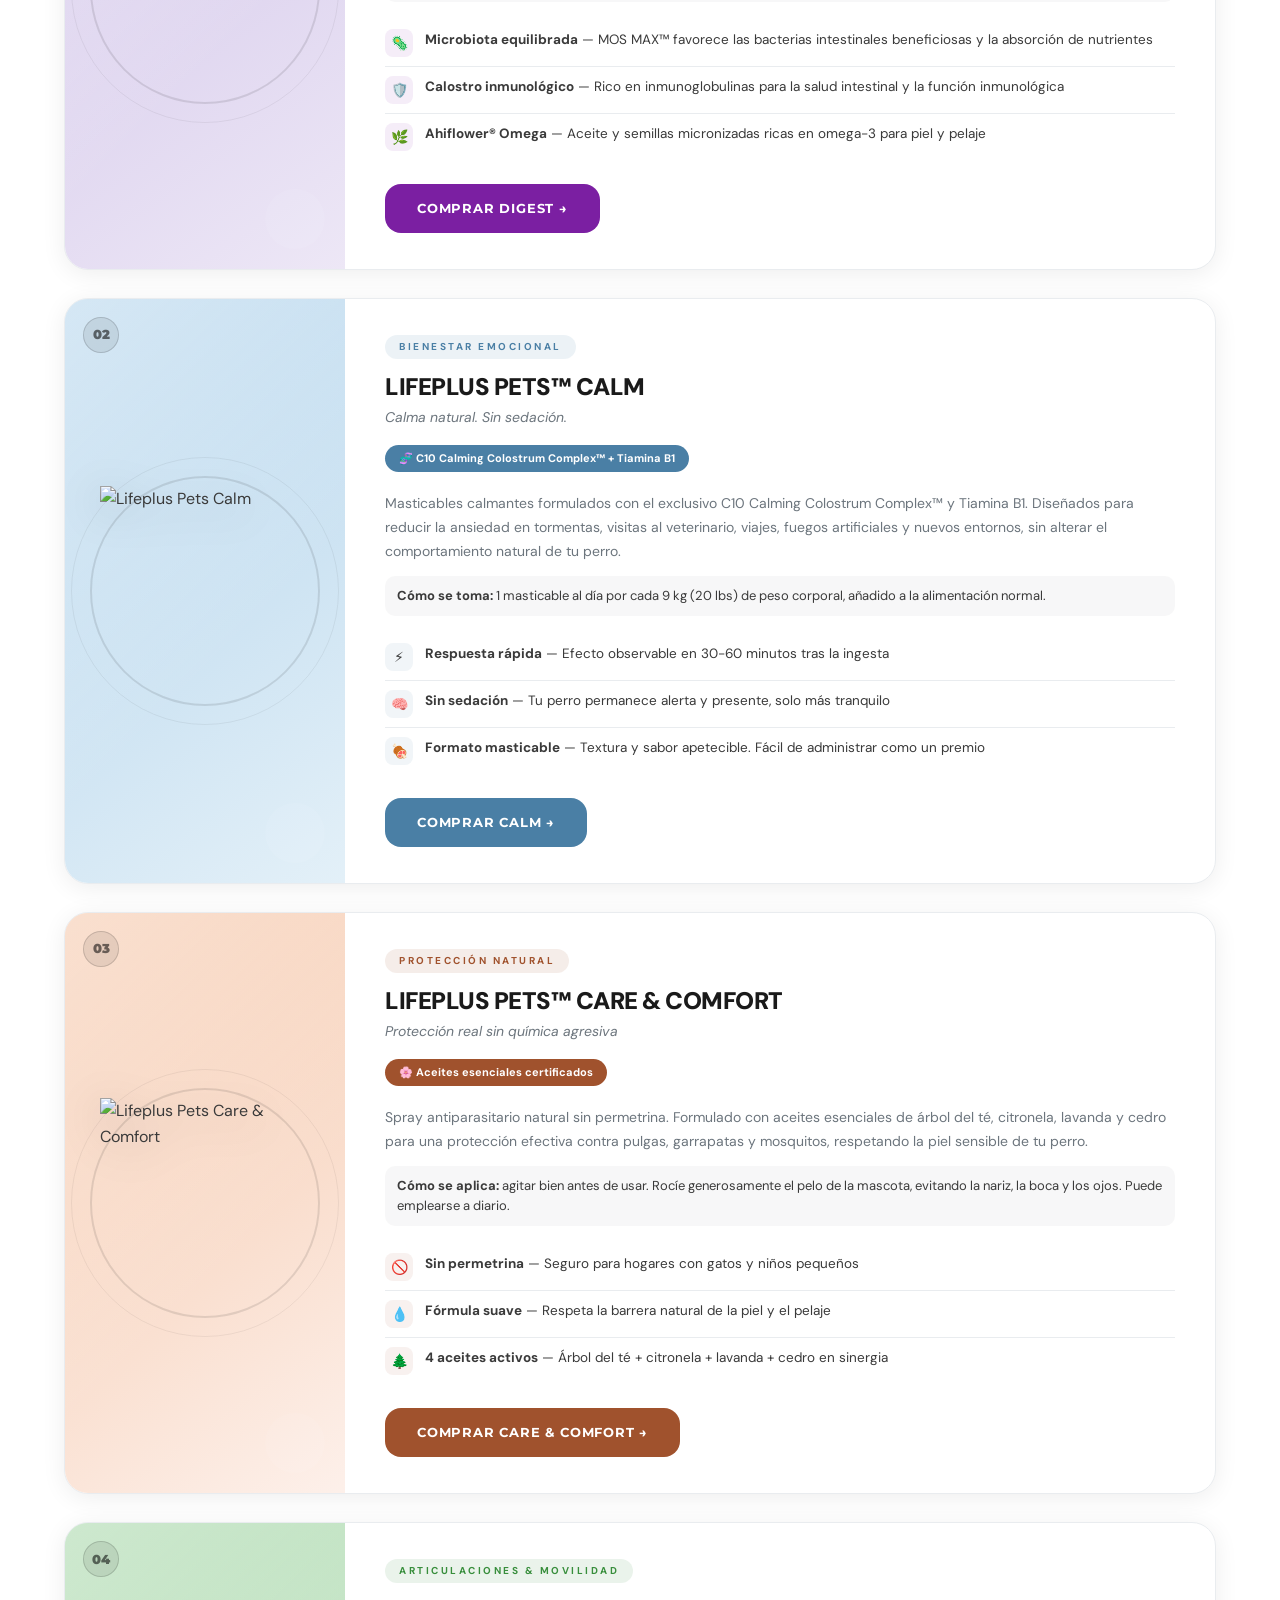
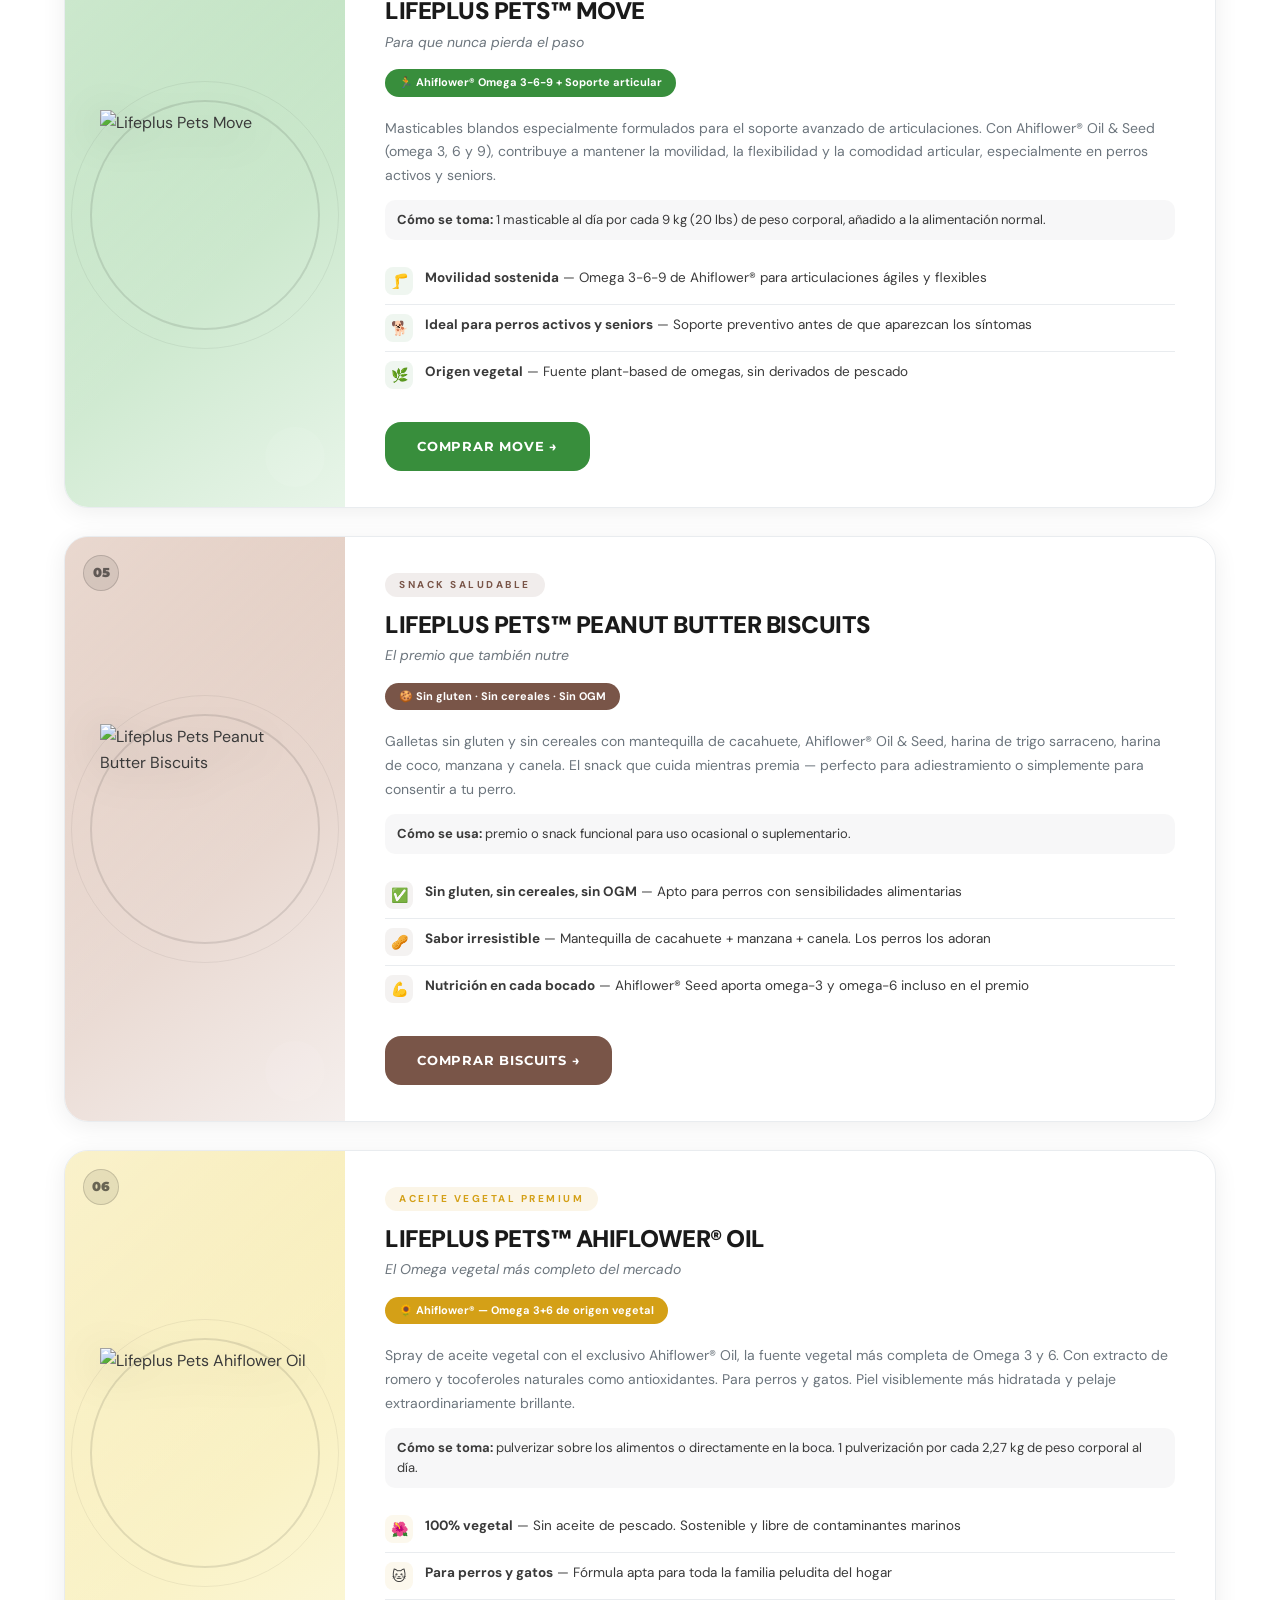
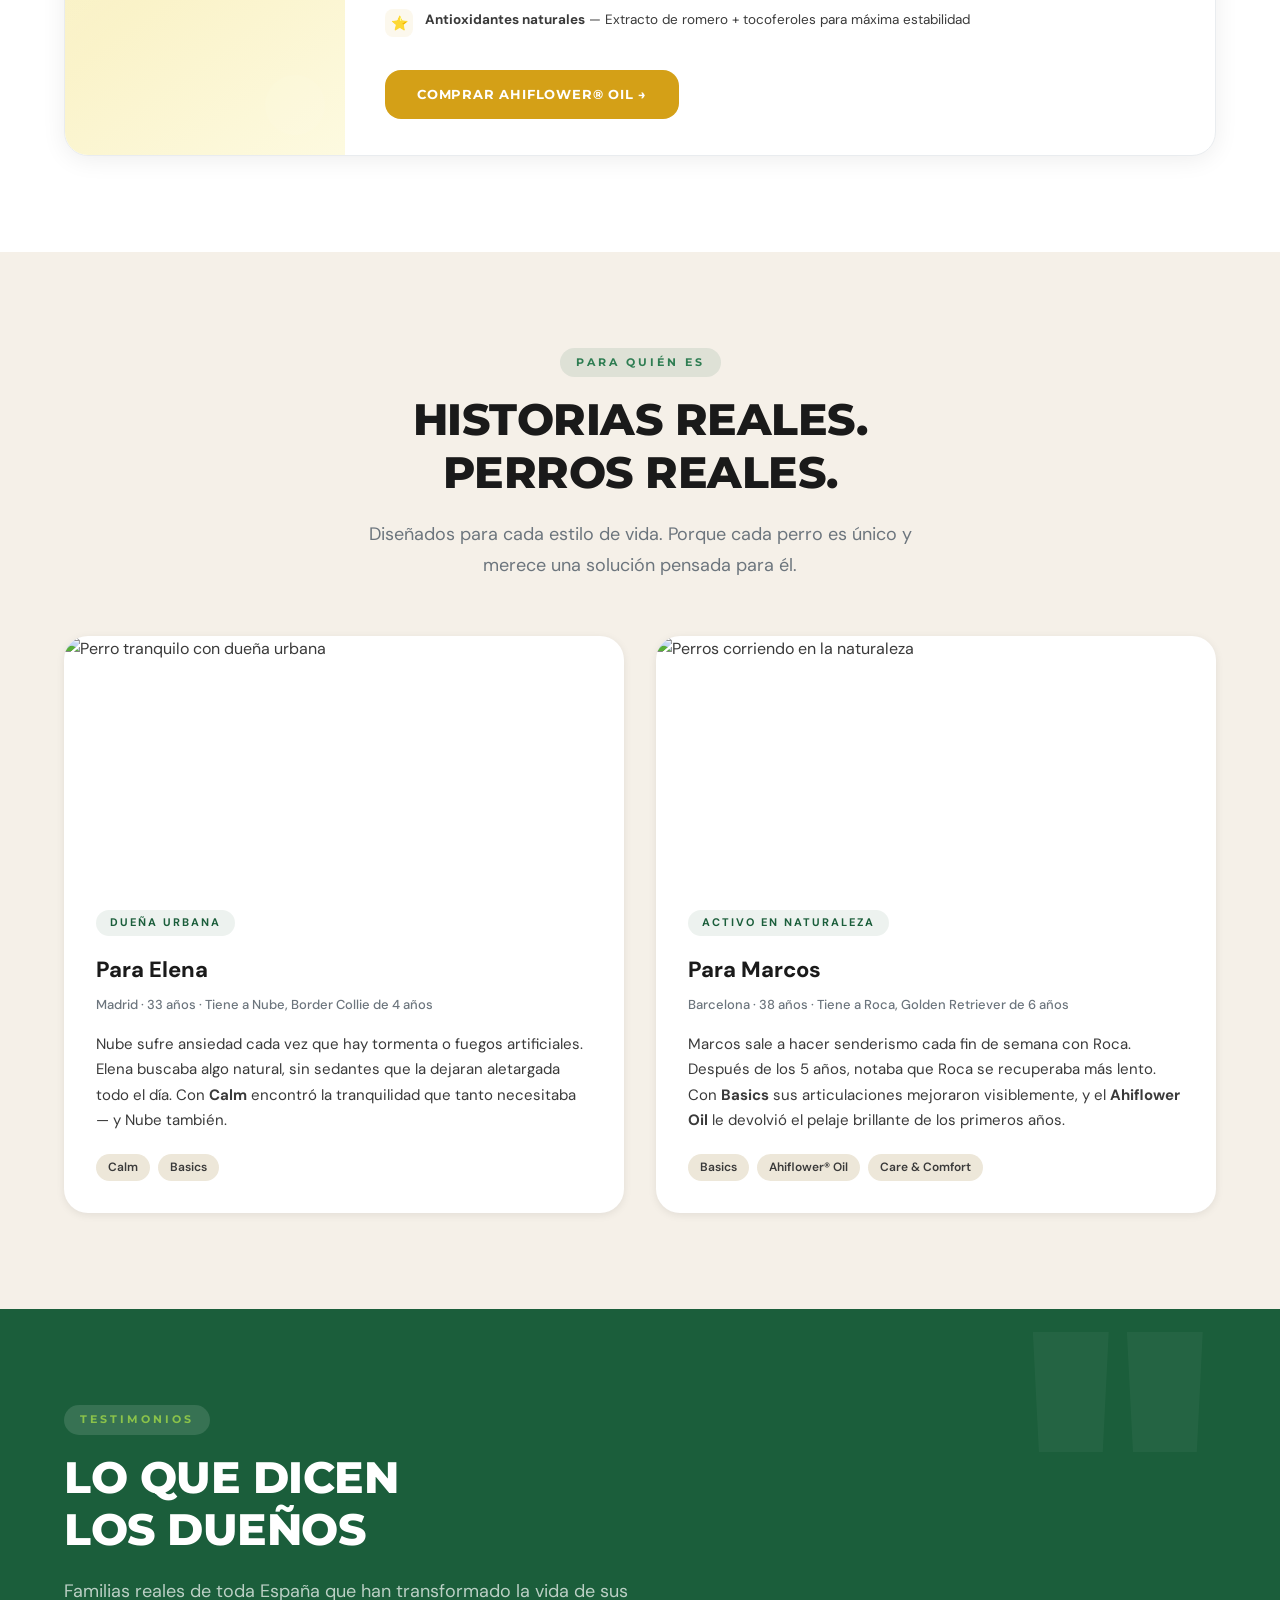
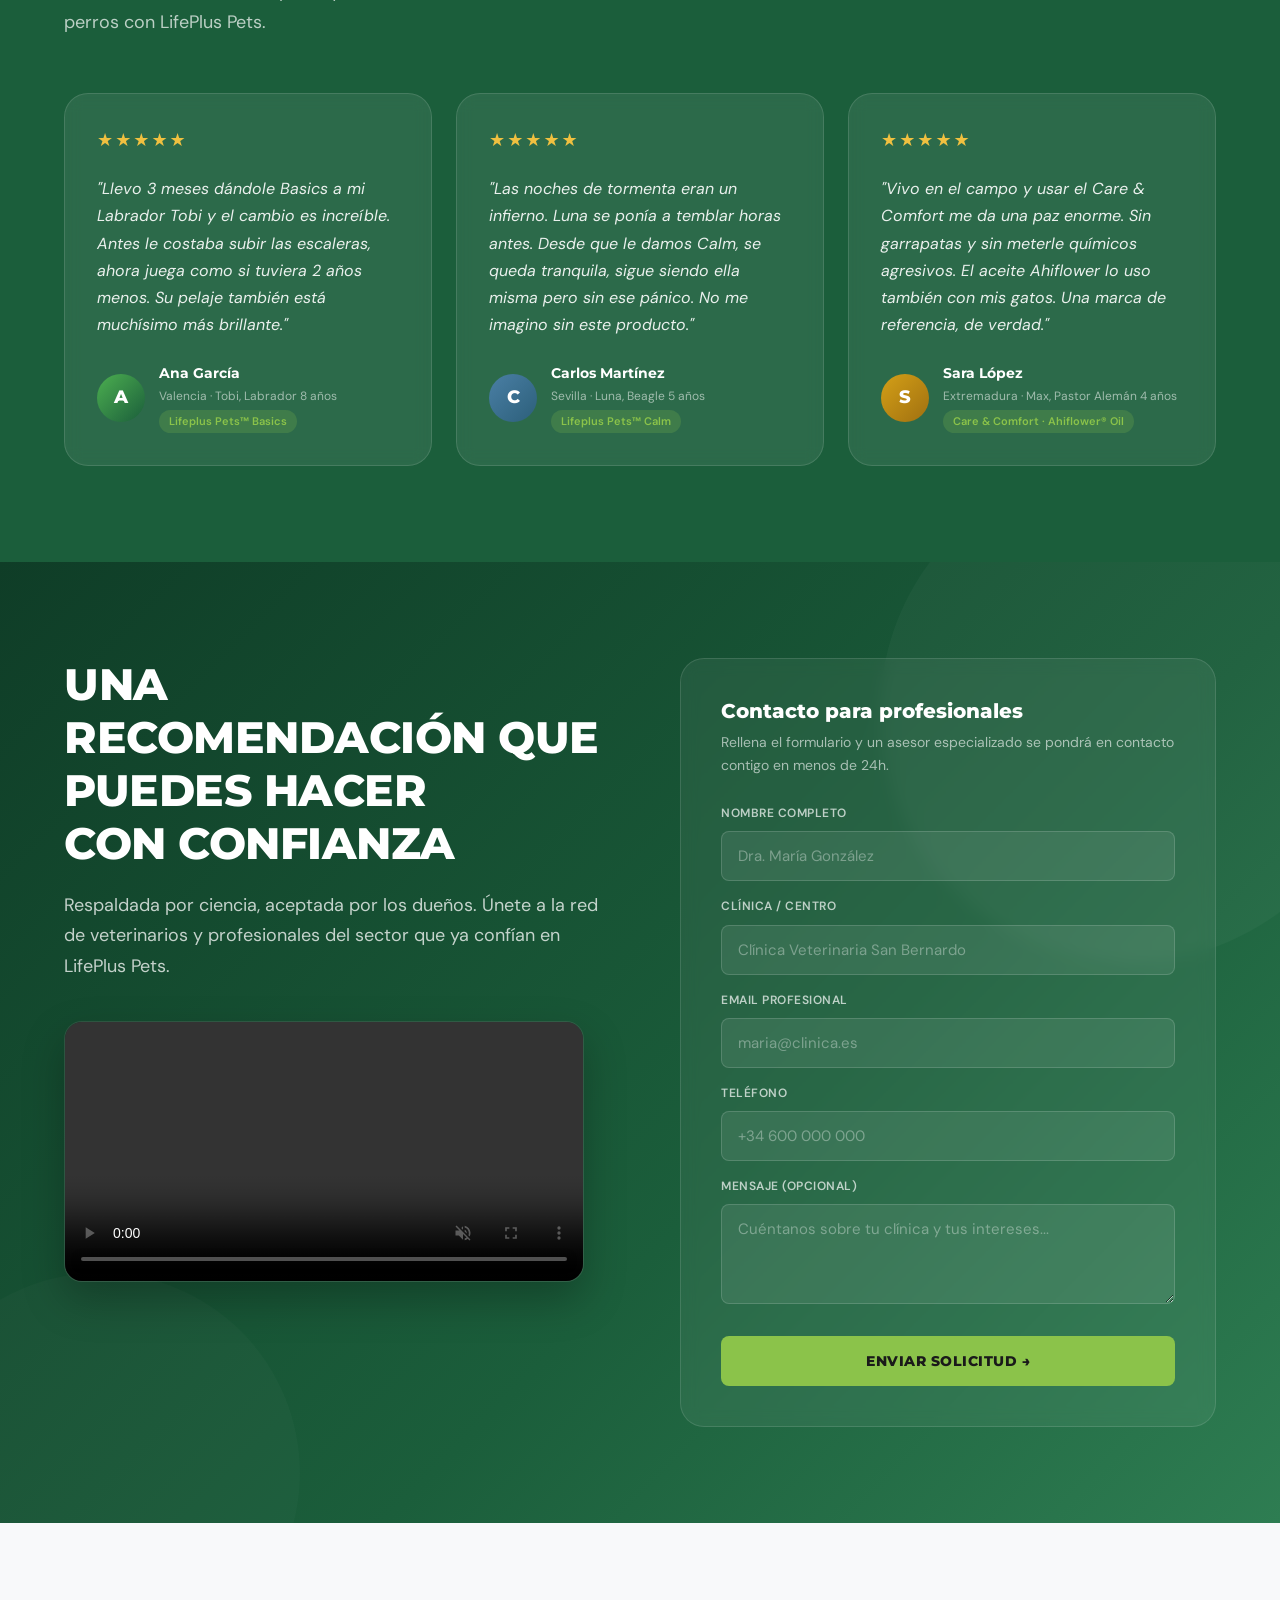
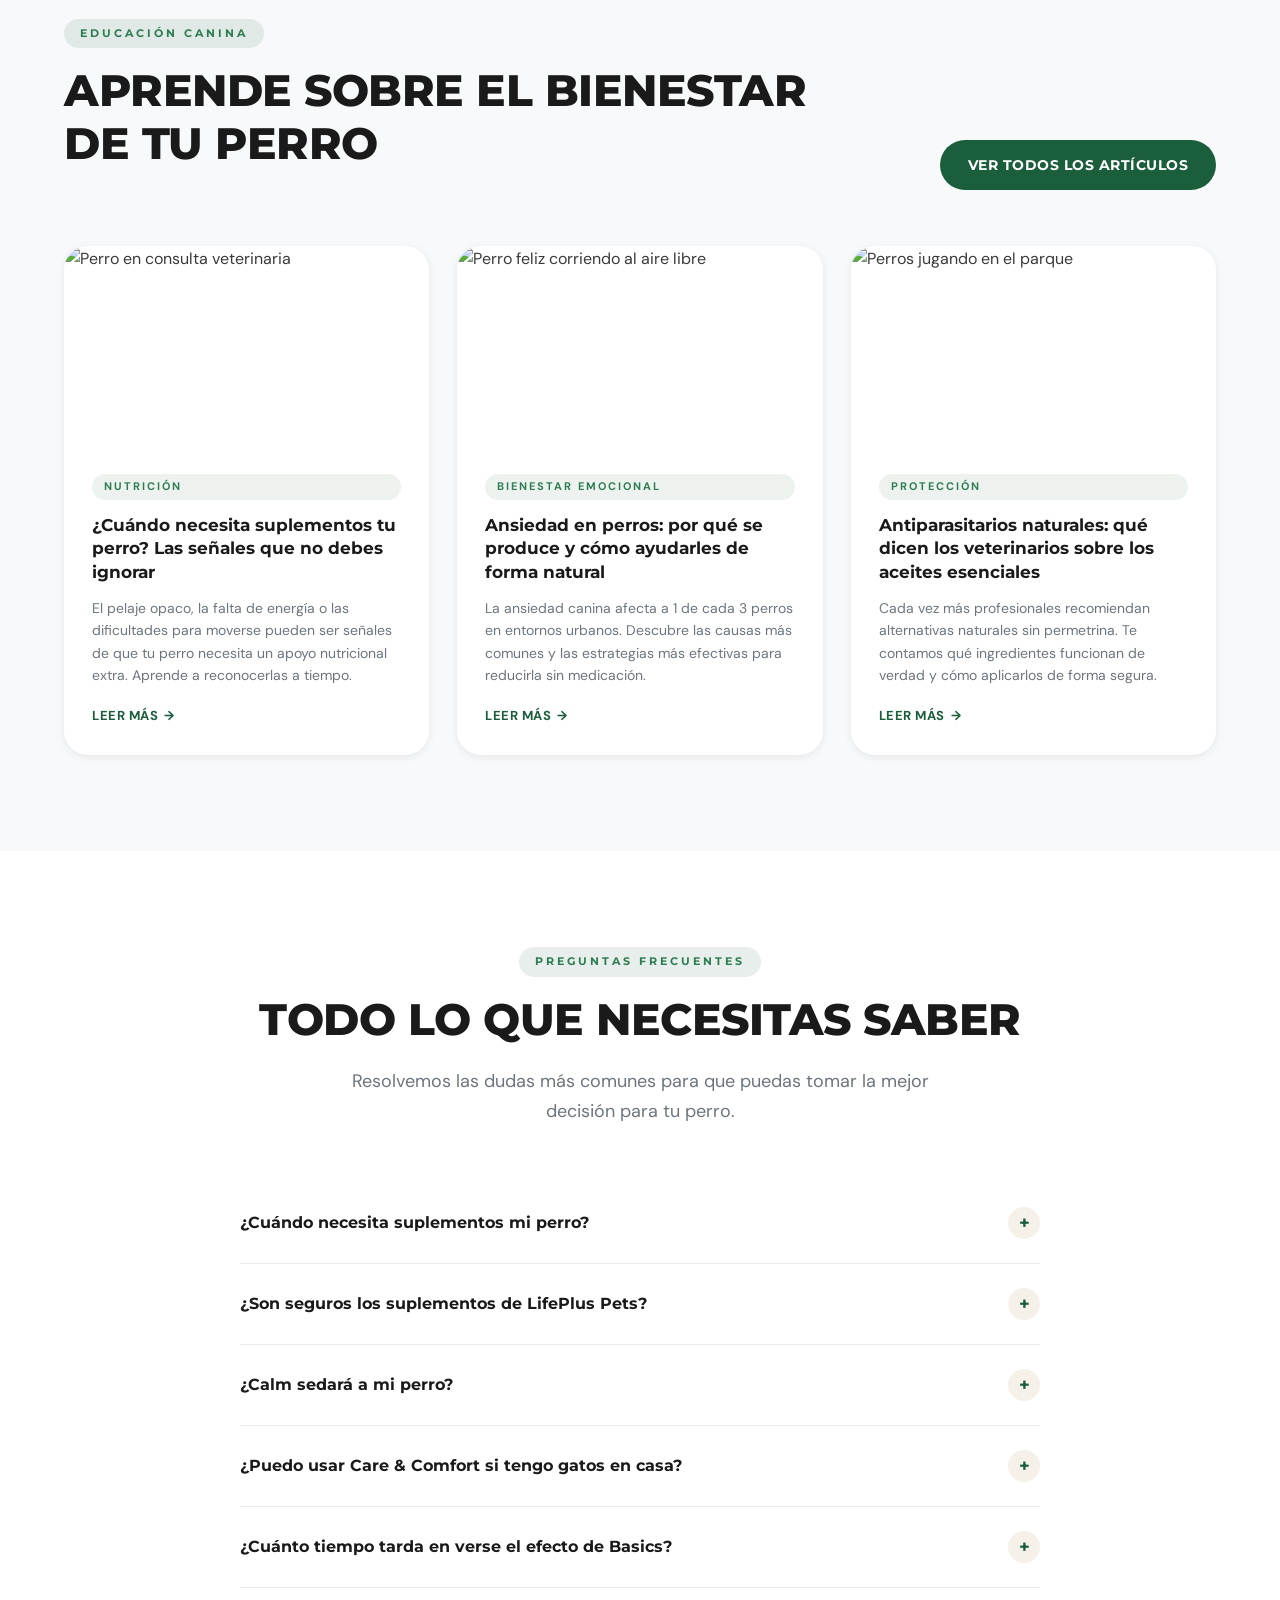
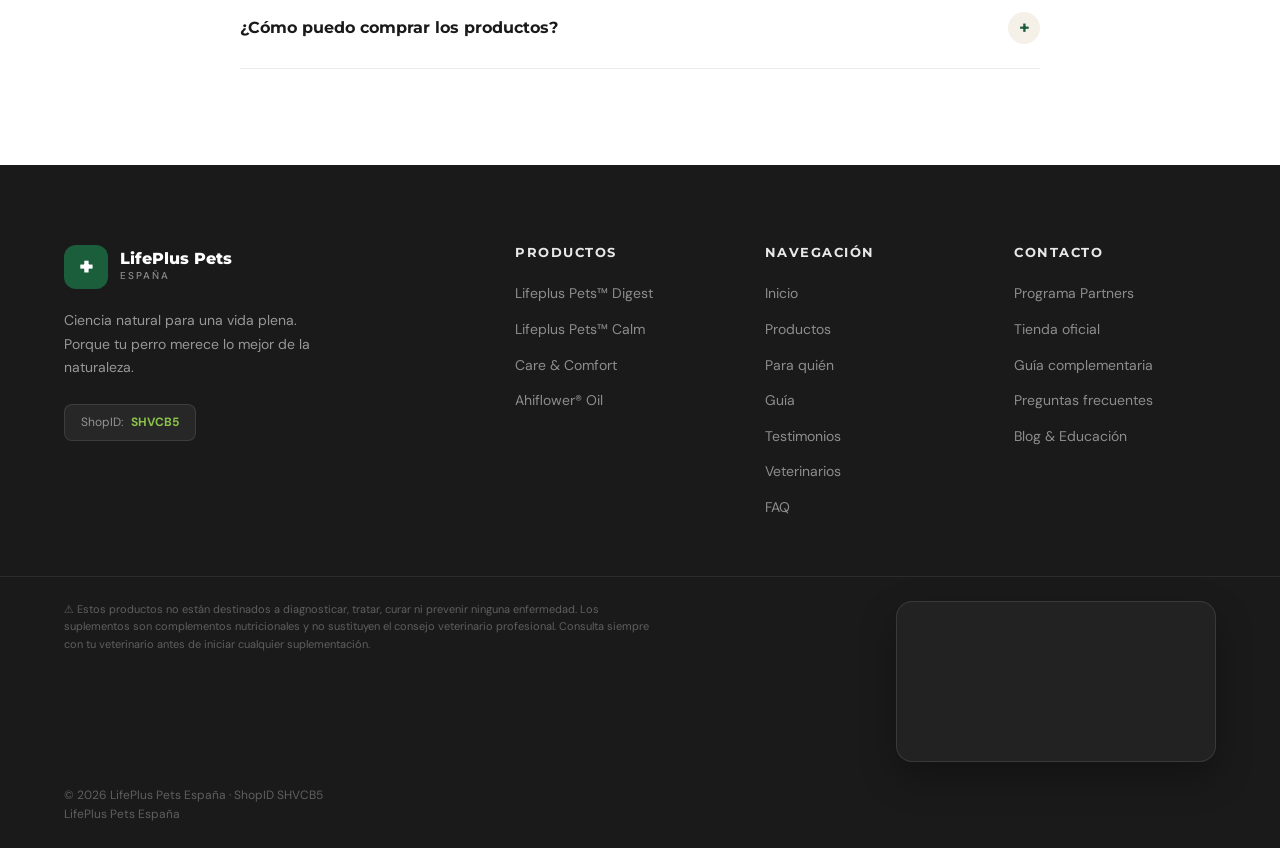
==== commit 4f817ba2: "feat(pets): add usage copy from product sheets" ====
--- a/index.html
+++ b/index.html
@@ -824,6 +824,17 @@
       margin-bottom: 20px;
     }
 
+    .product-use {
+      font-size: 13px;
+      color: var(--gray-700);
+      line-height: 1.55;
+      margin: -8px 0 18px;
+      padding: 10px 12px;
+      background: rgba(17, 24, 39, 0.03);
+      border-left: 3px solid var(--brand);
+      border-radius: 10px;
+    }
+
     .product-benefits {
       display: flex;
       flex-direction: column;
@@ -2229,6 +2240,7 @@
             <p class="product-desc">
               Golosinas blandas formuladas para favorecer la salud digestiva de tu perro. Cada una contiene una potente mezcla de ingredientes diseñada para promover el equilibrio intestinal, facilitar la digestión y mejorar el bienestar general.
             </p>
+            <p class="product-use"><strong>Cómo se toma:</strong> 1 masticable al día por cada 9 kg (20 lbs) de peso corporal, añadido a la alimentación normal.</p>
             <ul class="product-benefits">
               <li class="product-benefit">
                 <span class="benefit-icon">🦠</span>
@@ -2267,6 +2279,7 @@
             <p class="product-desc">
               Masticables calmantes formulados con el exclusivo C10 Calming Colostrum Complex™ y Tiamina B1. Diseñados para reducir la ansiedad en tormentas, visitas al veterinario, viajes, fuegos artificiales y nuevos entornos, sin alterar el comportamiento natural de tu perro.
             </p>
+            <p class="product-use"><strong>Cómo se toma:</strong> 1 masticable al día por cada 9 kg (20 lbs) de peso corporal, añadido a la alimentación normal.</p>
             <ul class="product-benefits">
               <li class="product-benefit">
                 <span class="benefit-icon">⚡</span>
@@ -2305,6 +2318,7 @@
             <p class="product-desc">
               Spray antiparasitario natural sin permetrina. Formulado con aceites esenciales de árbol del té, citronela, lavanda y cedro para una protección efectiva contra pulgas, garrapatas y mosquitos, respetando la piel sensible de tu perro.
             </p>
+            <p class="product-use"><strong>Cómo se aplica:</strong> agitar bien antes de usar. Rocíe generosamente el pelo de la mascota, evitando la nariz, la boca y los ojos. Puede emplearse a diario.</p>
             <ul class="product-benefits">
               <li class="product-benefit">
                 <span class="benefit-icon">🚫</span>
@@ -2343,6 +2357,7 @@
             <p class="product-desc">
               Masticables blandos especialmente formulados para el soporte avanzado de articulaciones. Con Ahiflower® Oil &amp; Seed (omega 3, 6 y 9), contribuye a mantener la movilidad, la flexibilidad y la comodidad articular, especialmente en perros activos y seniors.
             </p>
+            <p class="product-use"><strong>Cómo se toma:</strong> 1 masticable al día por cada 9 kg (20 lbs) de peso corporal, añadido a la alimentación normal.</p>
             <ul class="product-benefits">
               <li class="product-benefit">
                 <span class="benefit-icon">🦵</span>
@@ -2381,6 +2396,7 @@
             <p class="product-desc">
               Galletas sin gluten y sin cereales con mantequilla de cacahuete, Ahiflower® Oil &amp; Seed, harina de trigo sarraceno, harina de coco, manzana y canela. El snack que cuida mientras premia — perfecto para adiestramiento o simplemente para consentir a tu perro.
             </p>
+            <p class="product-use"><strong>Cómo se usa:</strong> premio o snack funcional para uso ocasional o suplementario.</p>
             <ul class="product-benefits">
               <li class="product-benefit">
                 <span class="benefit-icon">✅</span>
@@ -2419,6 +2435,7 @@
             <p class="product-desc">
               Spray de aceite vegetal con el exclusivo Ahiflower® Oil, la fuente vegetal más completa de Omega 3 y 6. Con extracto de romero y tocoferoles naturales como antioxidantes. Para perros y gatos. Piel visiblemente más hidratada y pelaje extraordinariamente brillante.
             </p>
+            <p class="product-use"><strong>Cómo se toma:</strong> pulverizar sobre los alimentos o directamente en la boca. 1 pulverización por cada 2,27 kg de peso corporal al día.</p>
             <ul class="product-benefits">
               <li class="product-benefit">
                 <span class="benefit-icon">🌺</span>
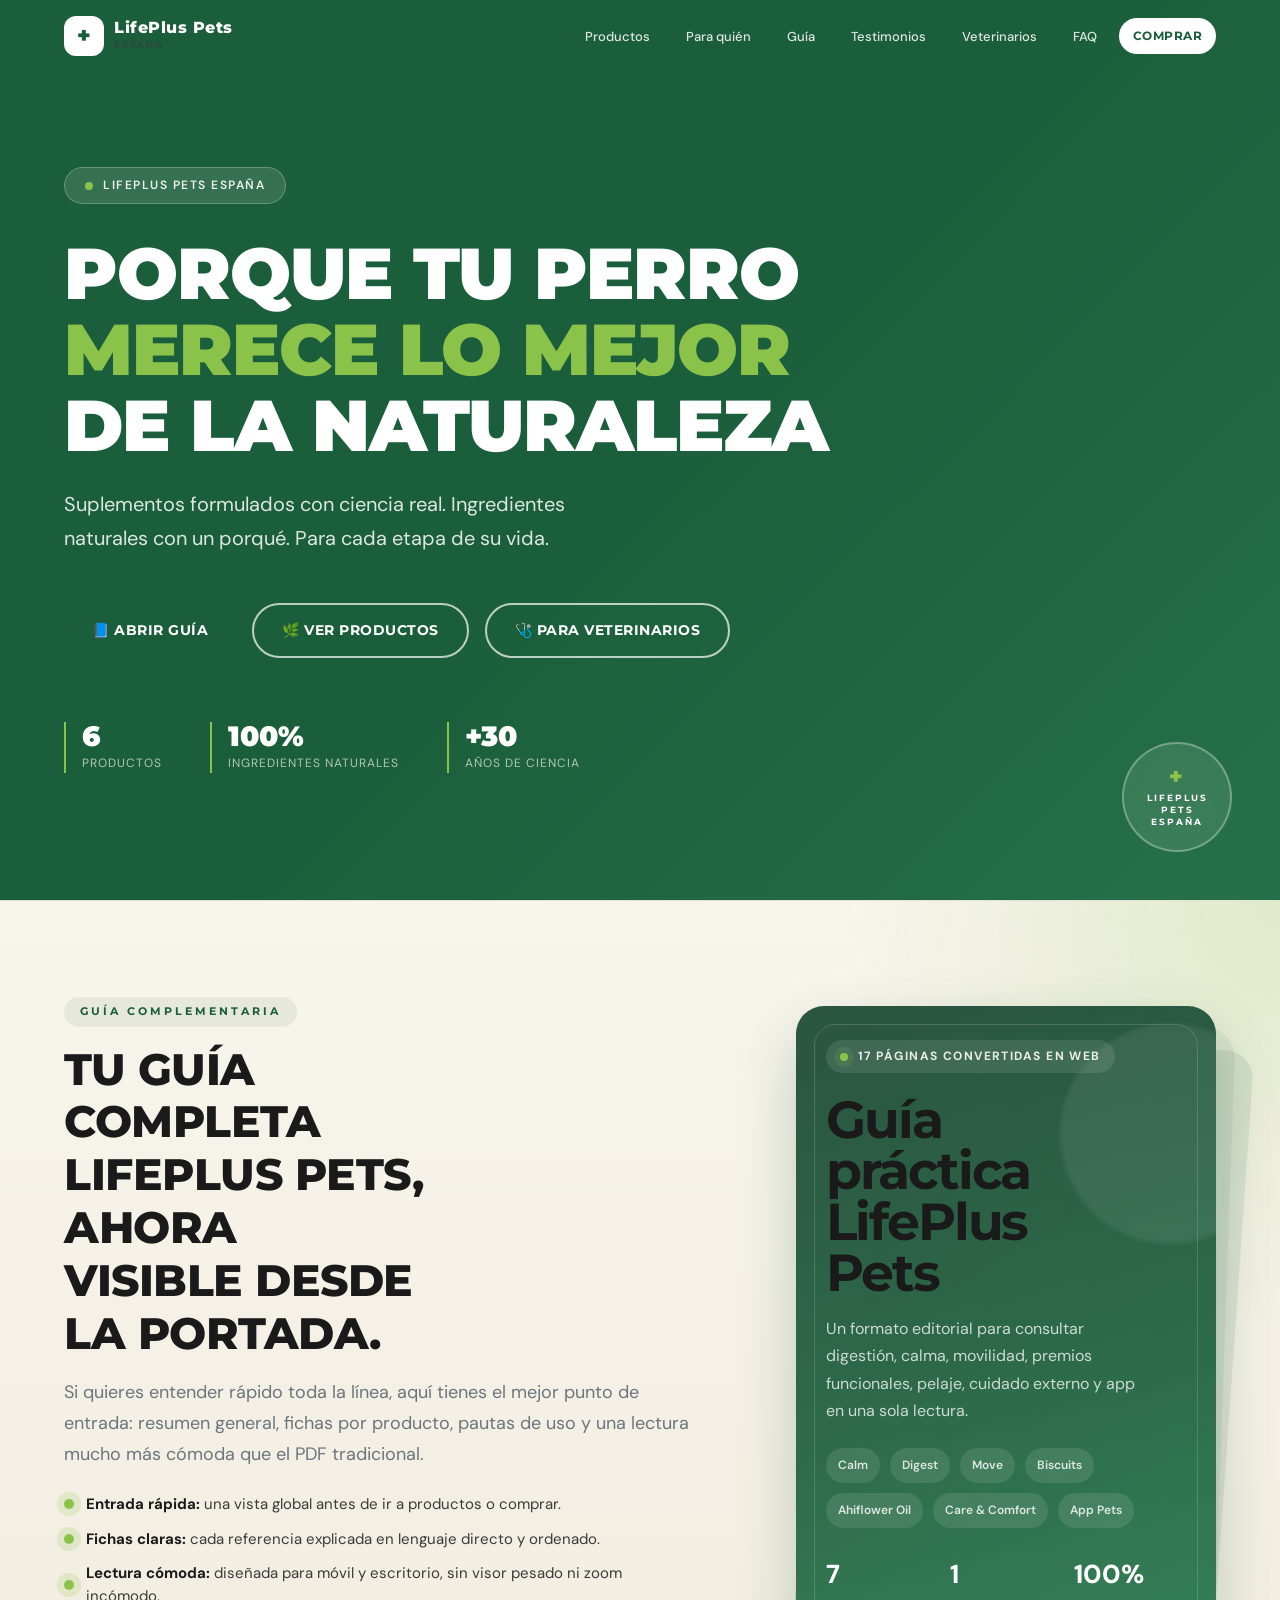
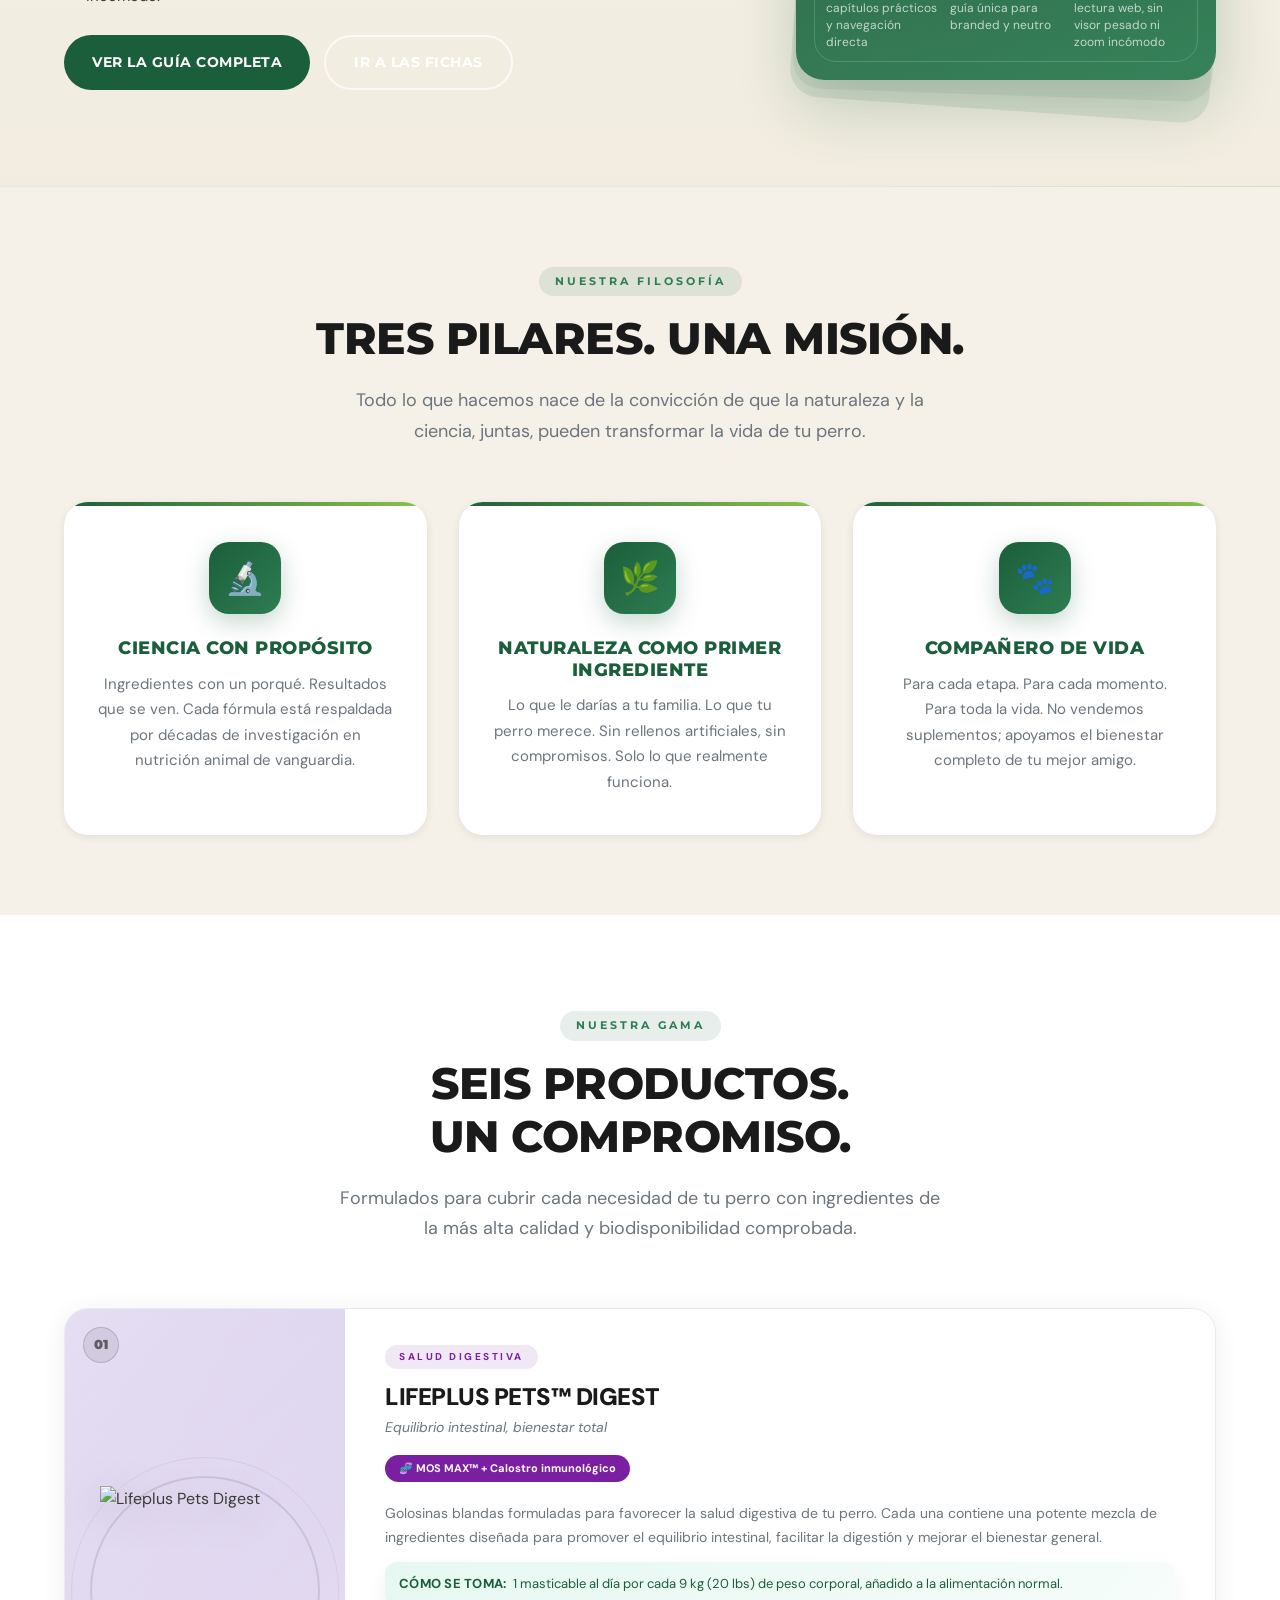
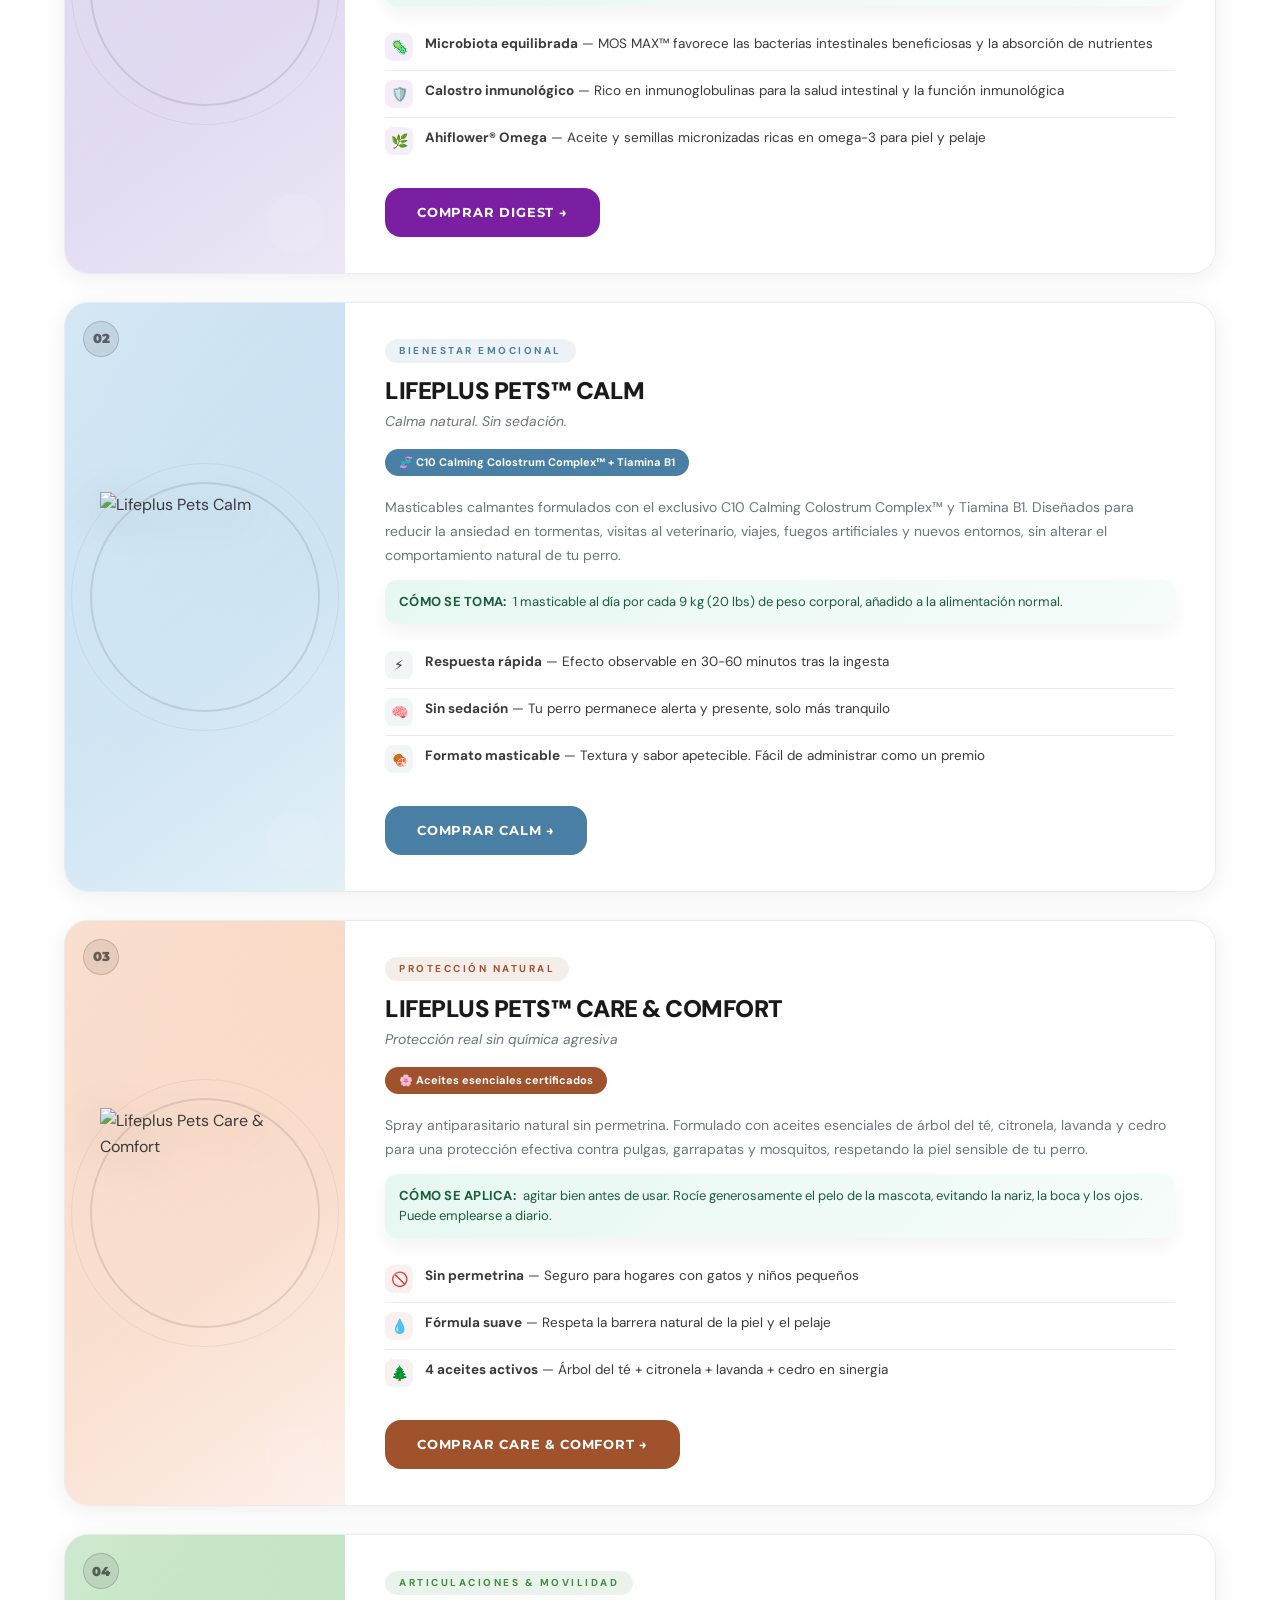
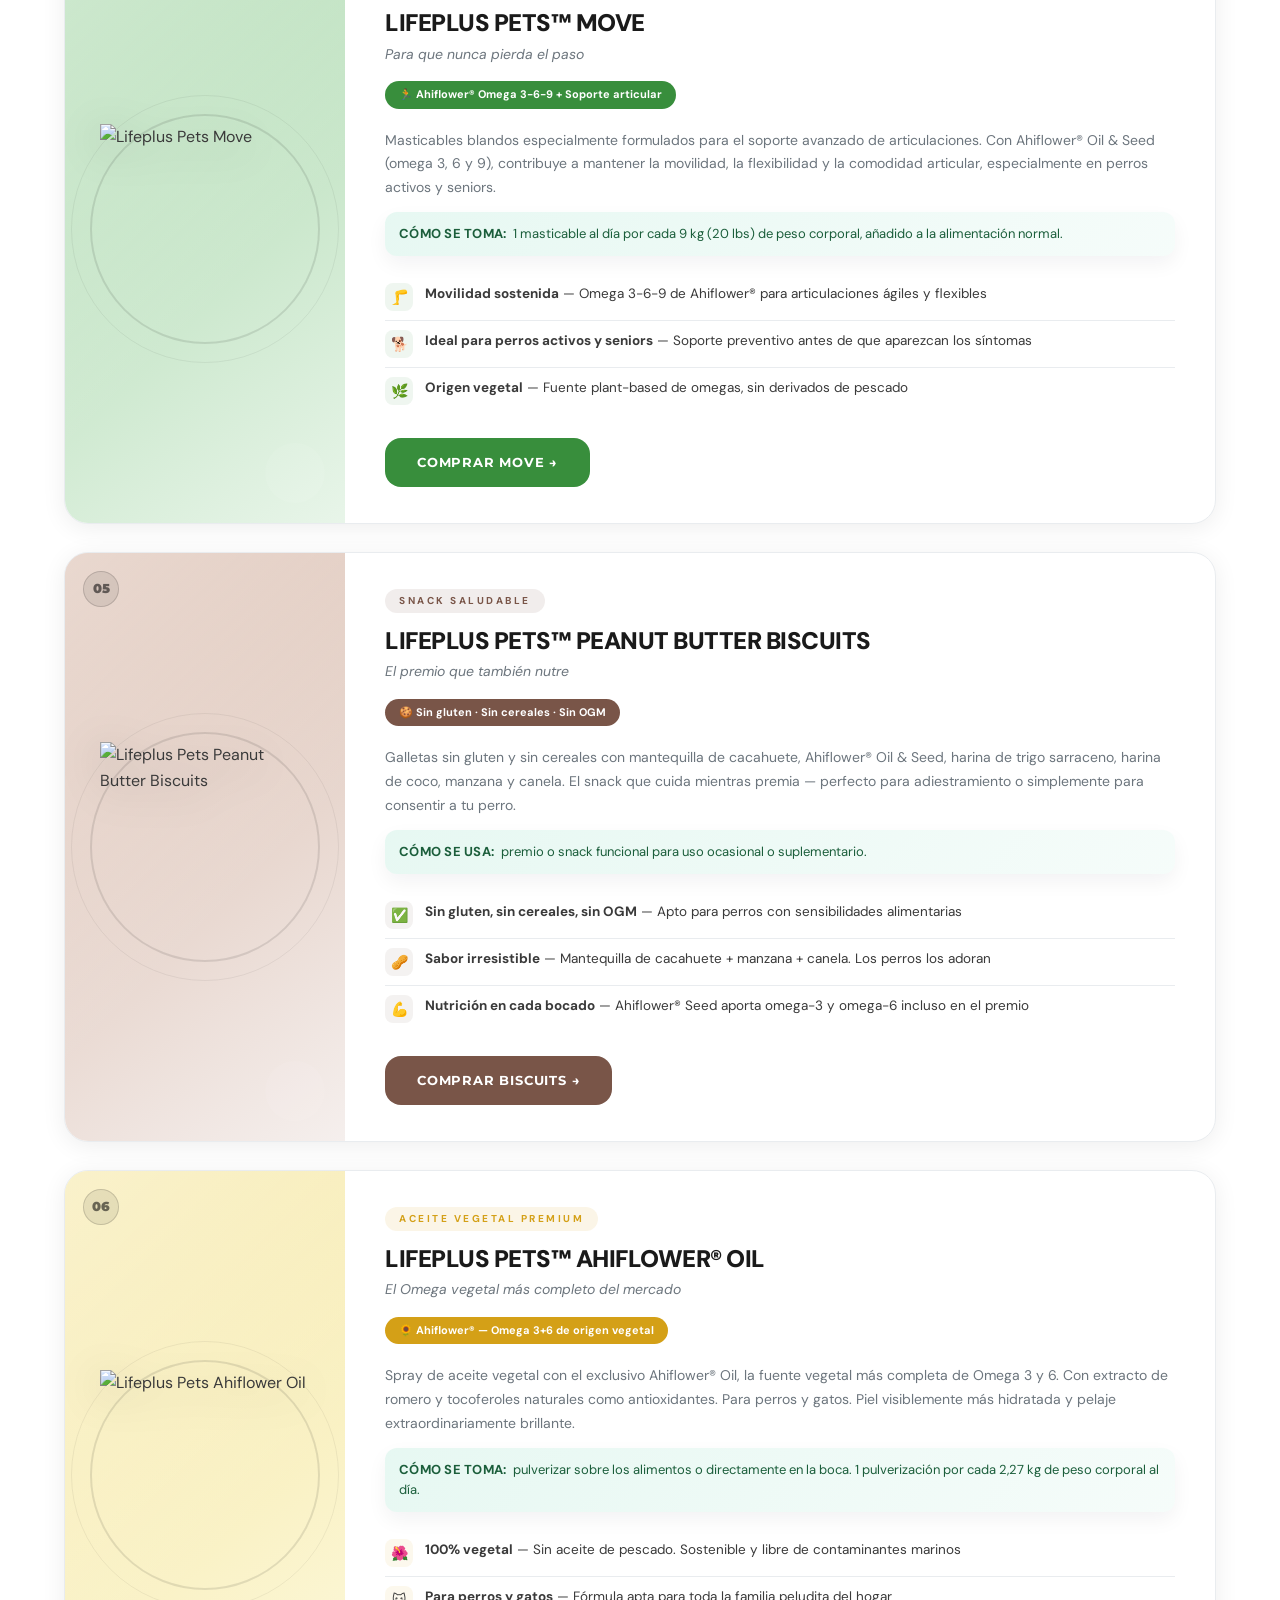
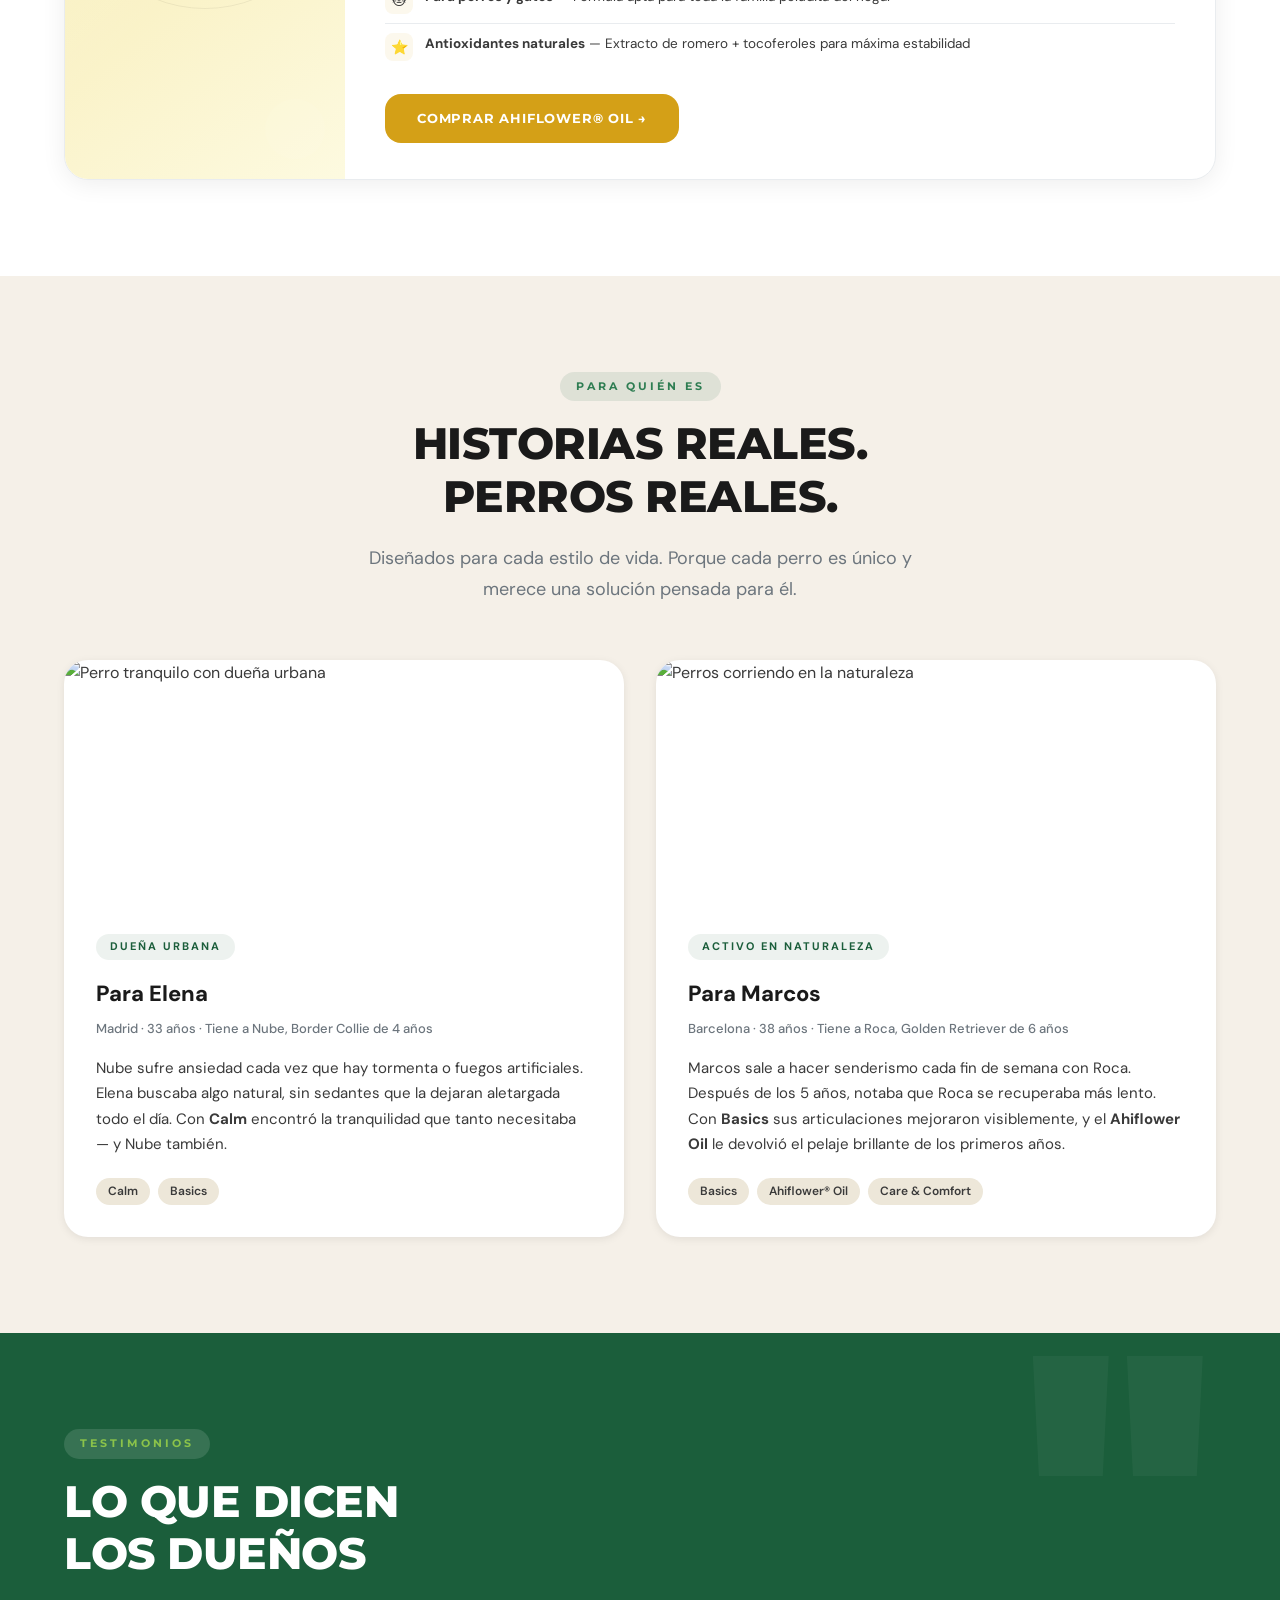
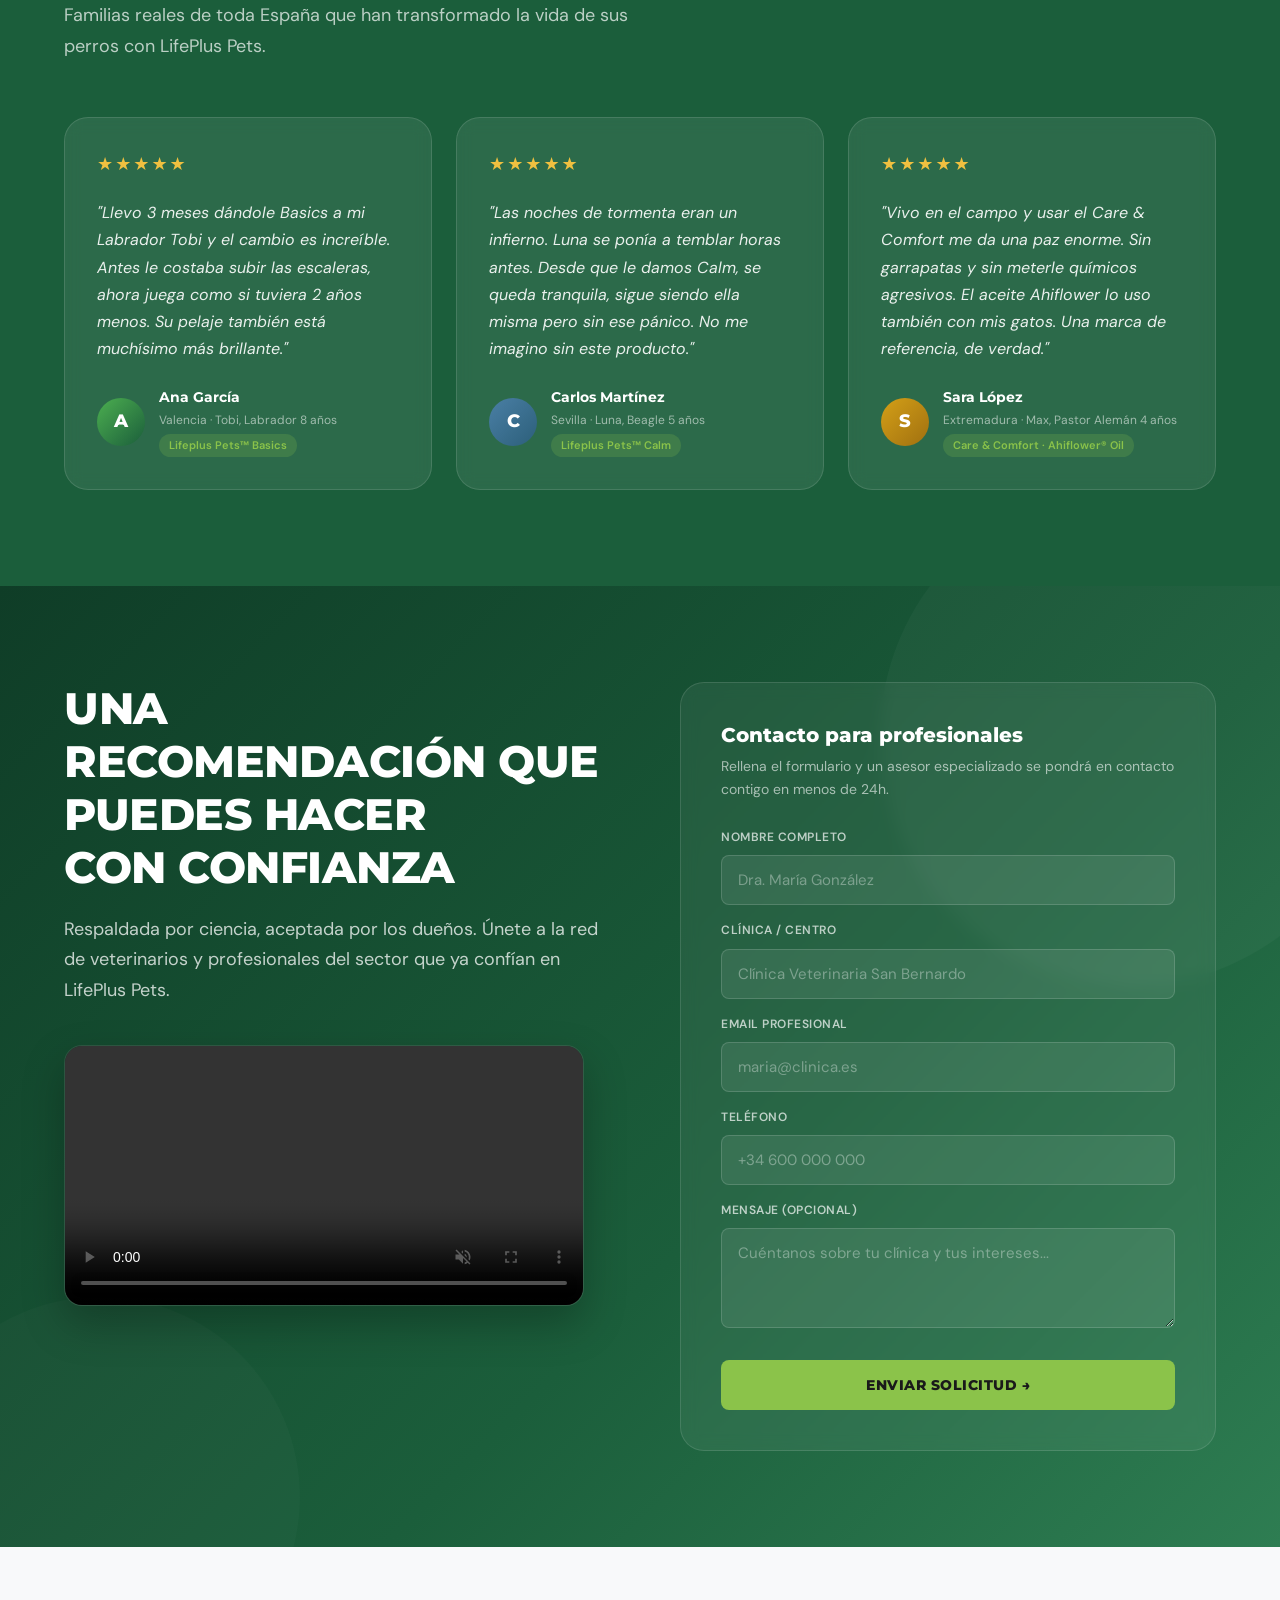
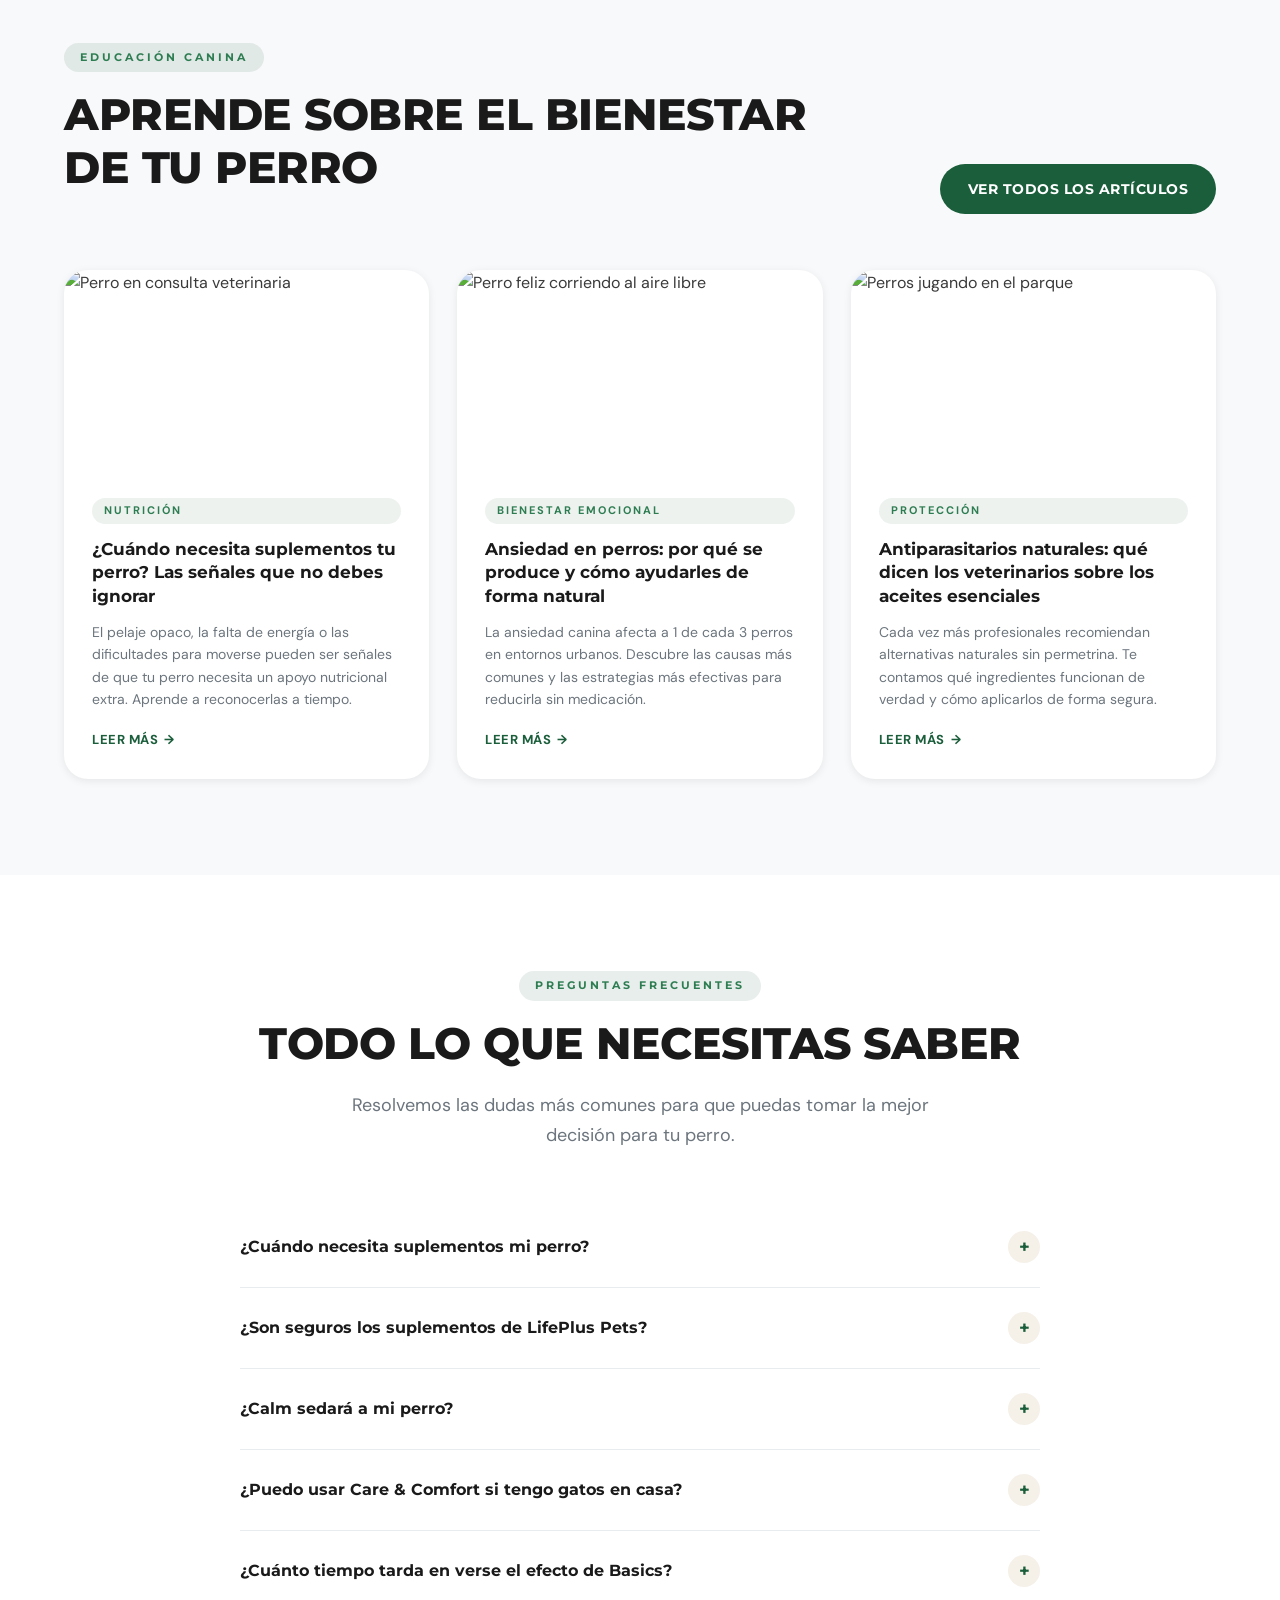
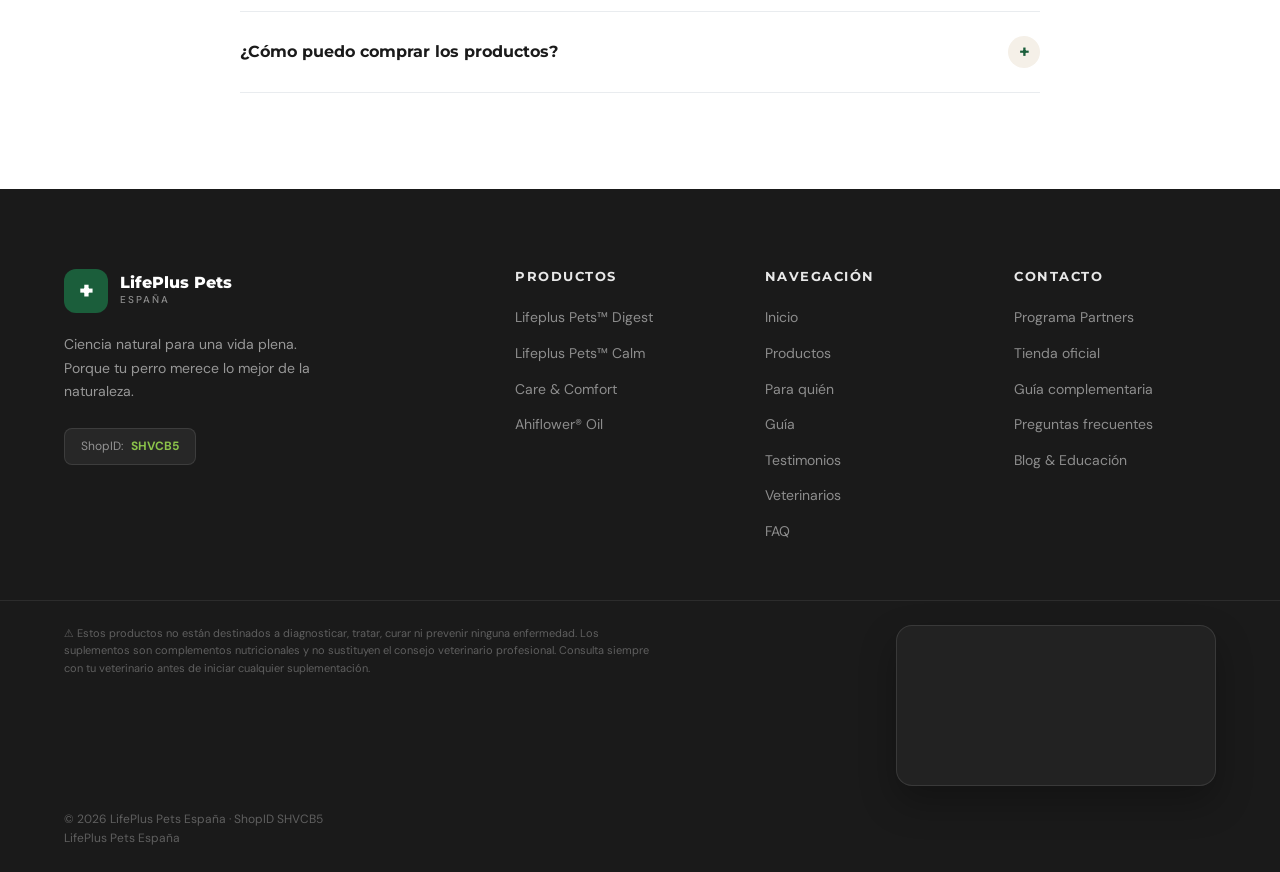
==== commit ed9746ea: "style(pets): highlight product usage callouts" ====
--- a/index.html
+++ b/index.html
@@ -826,13 +826,22 @@
 
     .product-use {
       font-size: 13px;
-      color: var(--gray-700);
+      color: var(--green-deep);
       line-height: 1.55;
       margin: -8px 0 18px;
-      padding: 10px 12px;
-      background: rgba(17, 24, 39, 0.03);
-      border-left: 3px solid var(--brand);
-      border-radius: 10px;
+      padding: 12px 14px;
+      background: linear-gradient(135deg, rgba(16, 185, 129, 0.10), rgba(16, 185, 129, 0.04));
+      border-left: 4px solid var(--brand);
+      border-radius: 12px;
+      box-shadow: 0 8px 20px rgba(16, 24, 40, 0.05);
+    }
+
+    .product-use strong {
+      display: inline-block;
+      margin-right: 4px;
+      color: var(--brand);
+      letter-spacing: 0.02em;
+      text-transform: uppercase;
     }
 
     .product-benefits {
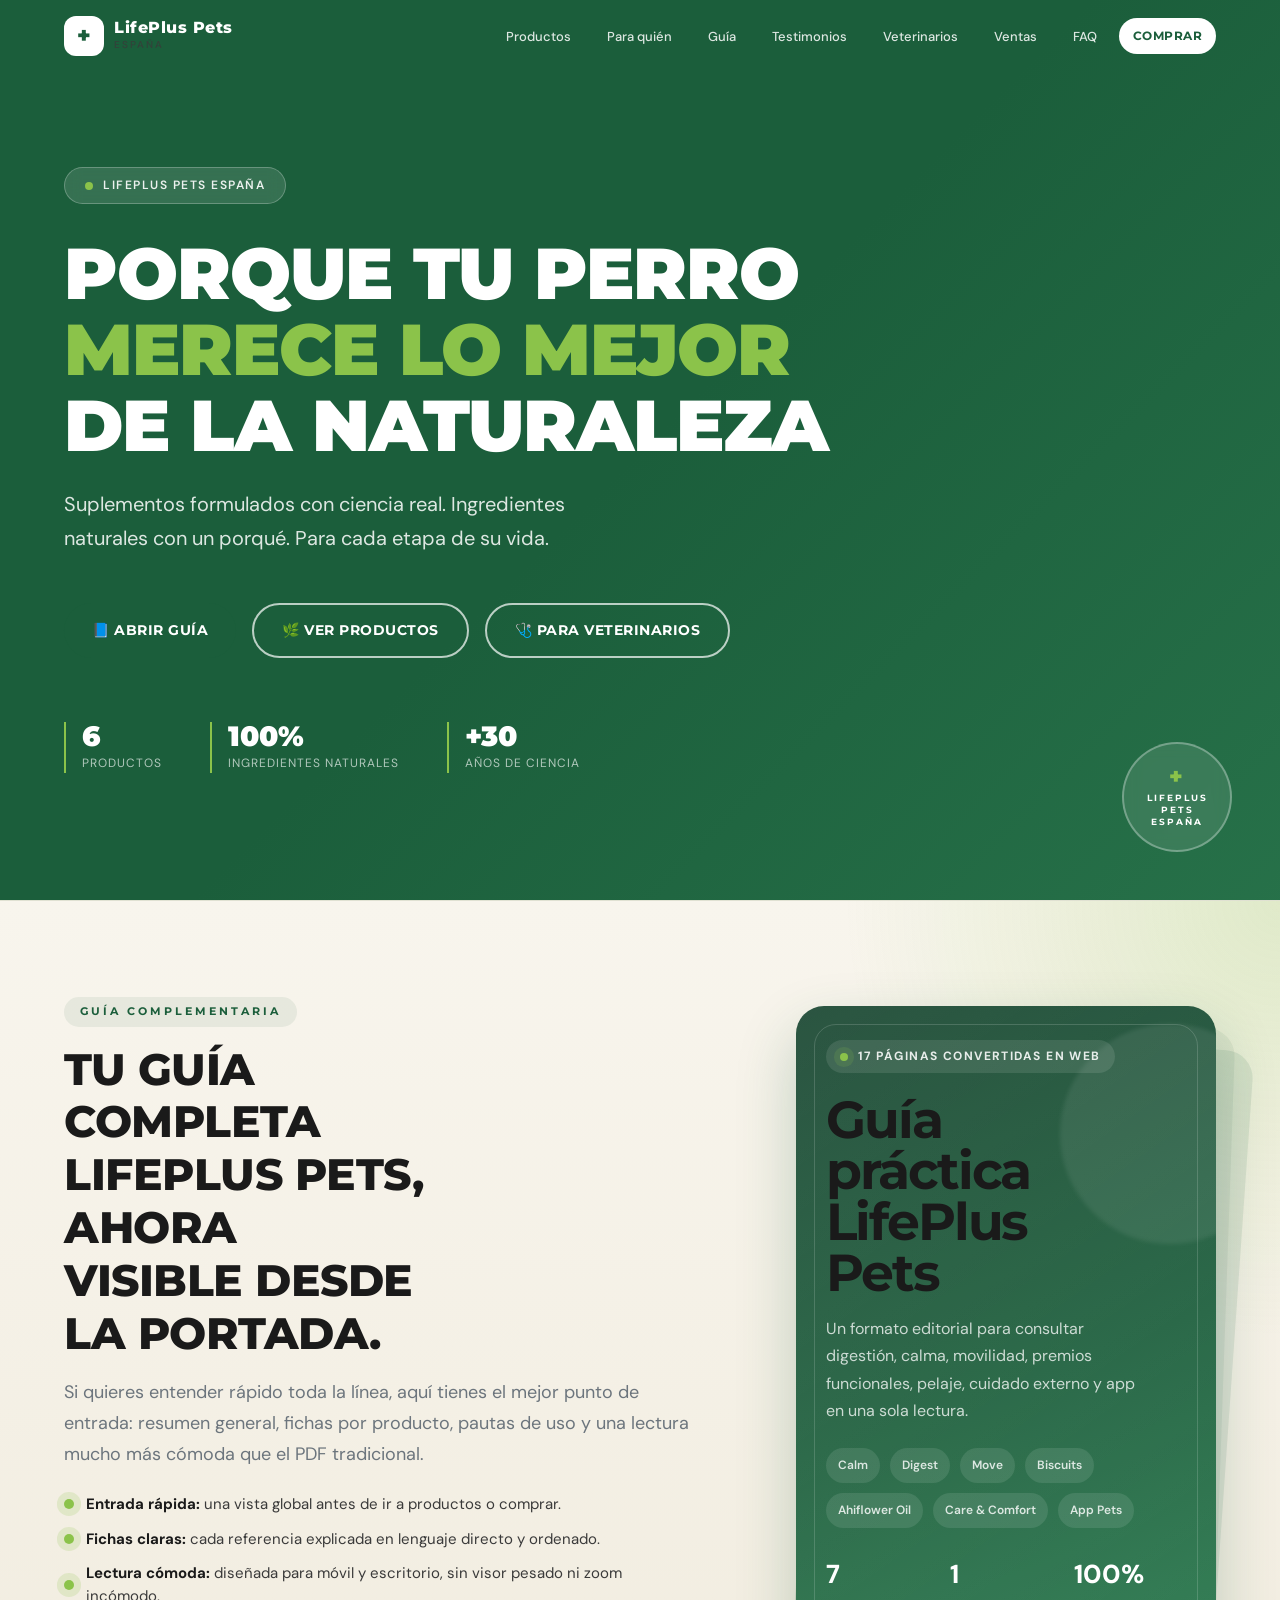
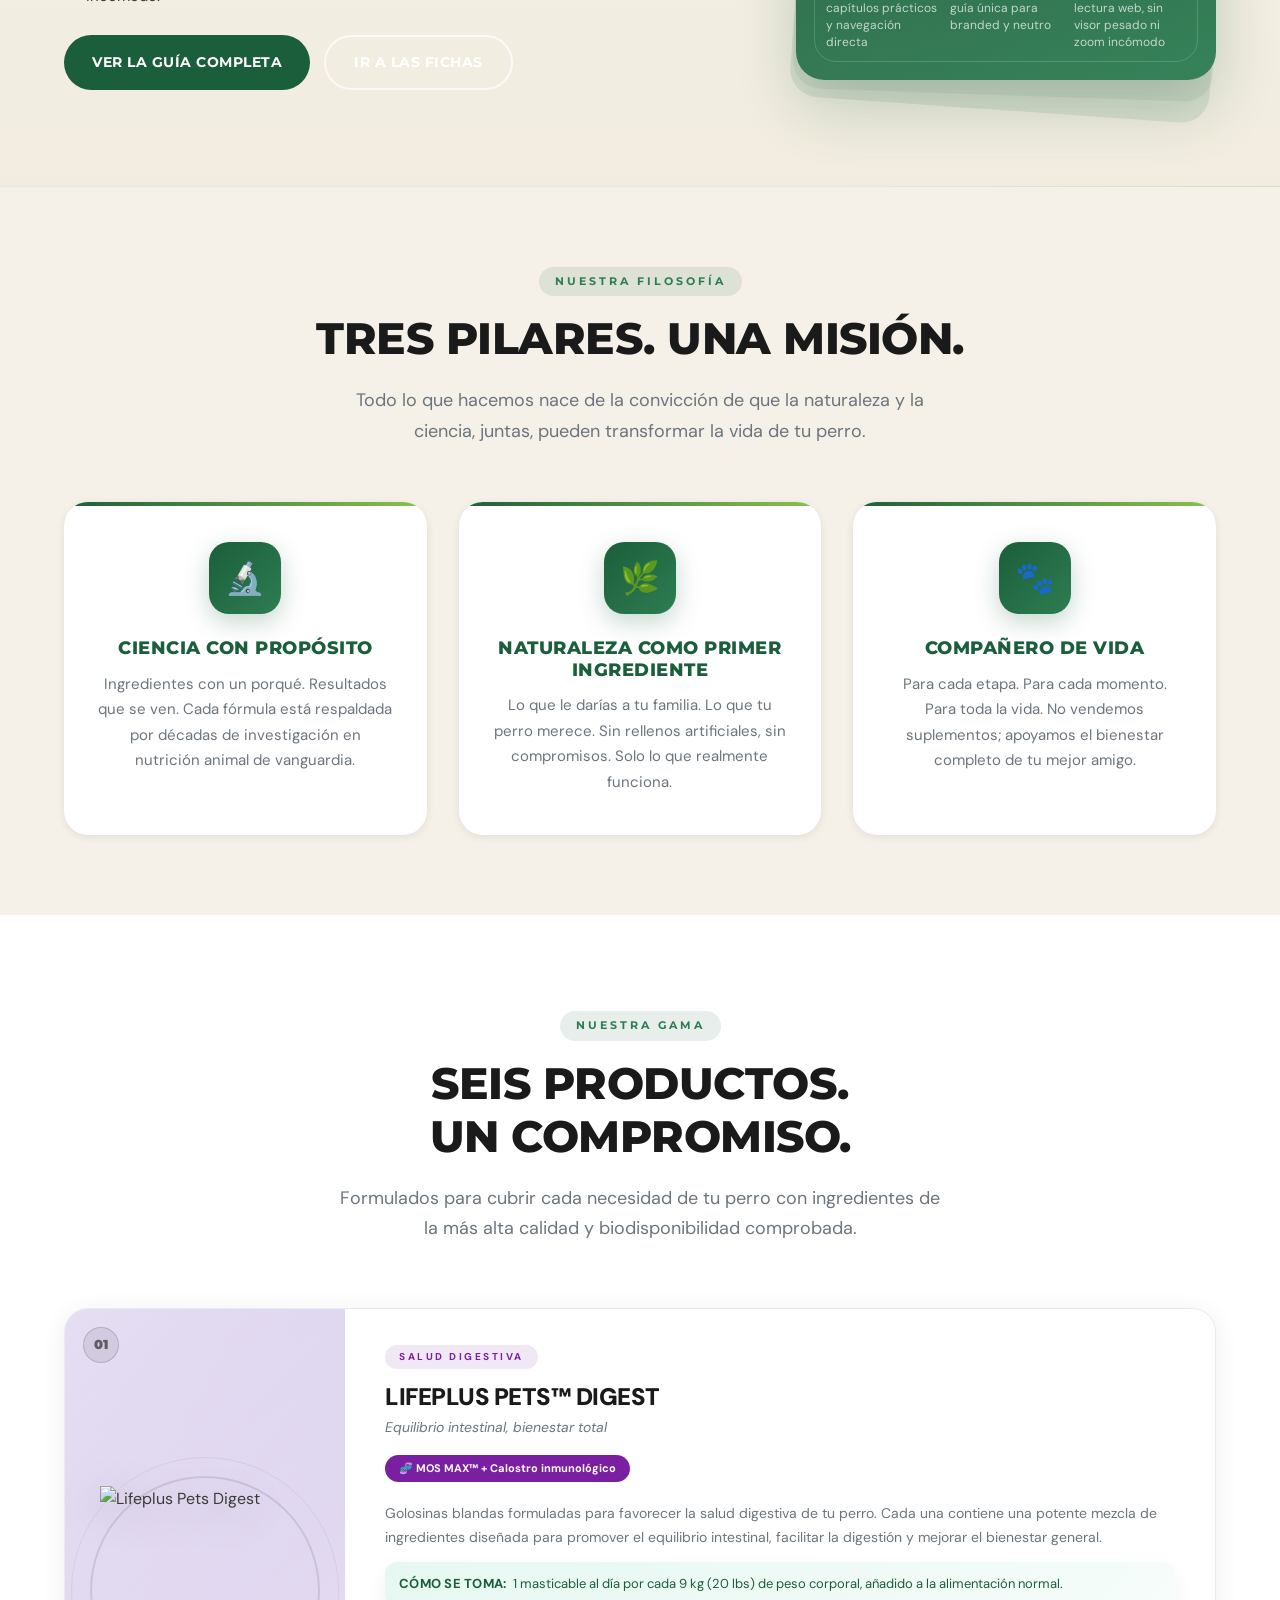
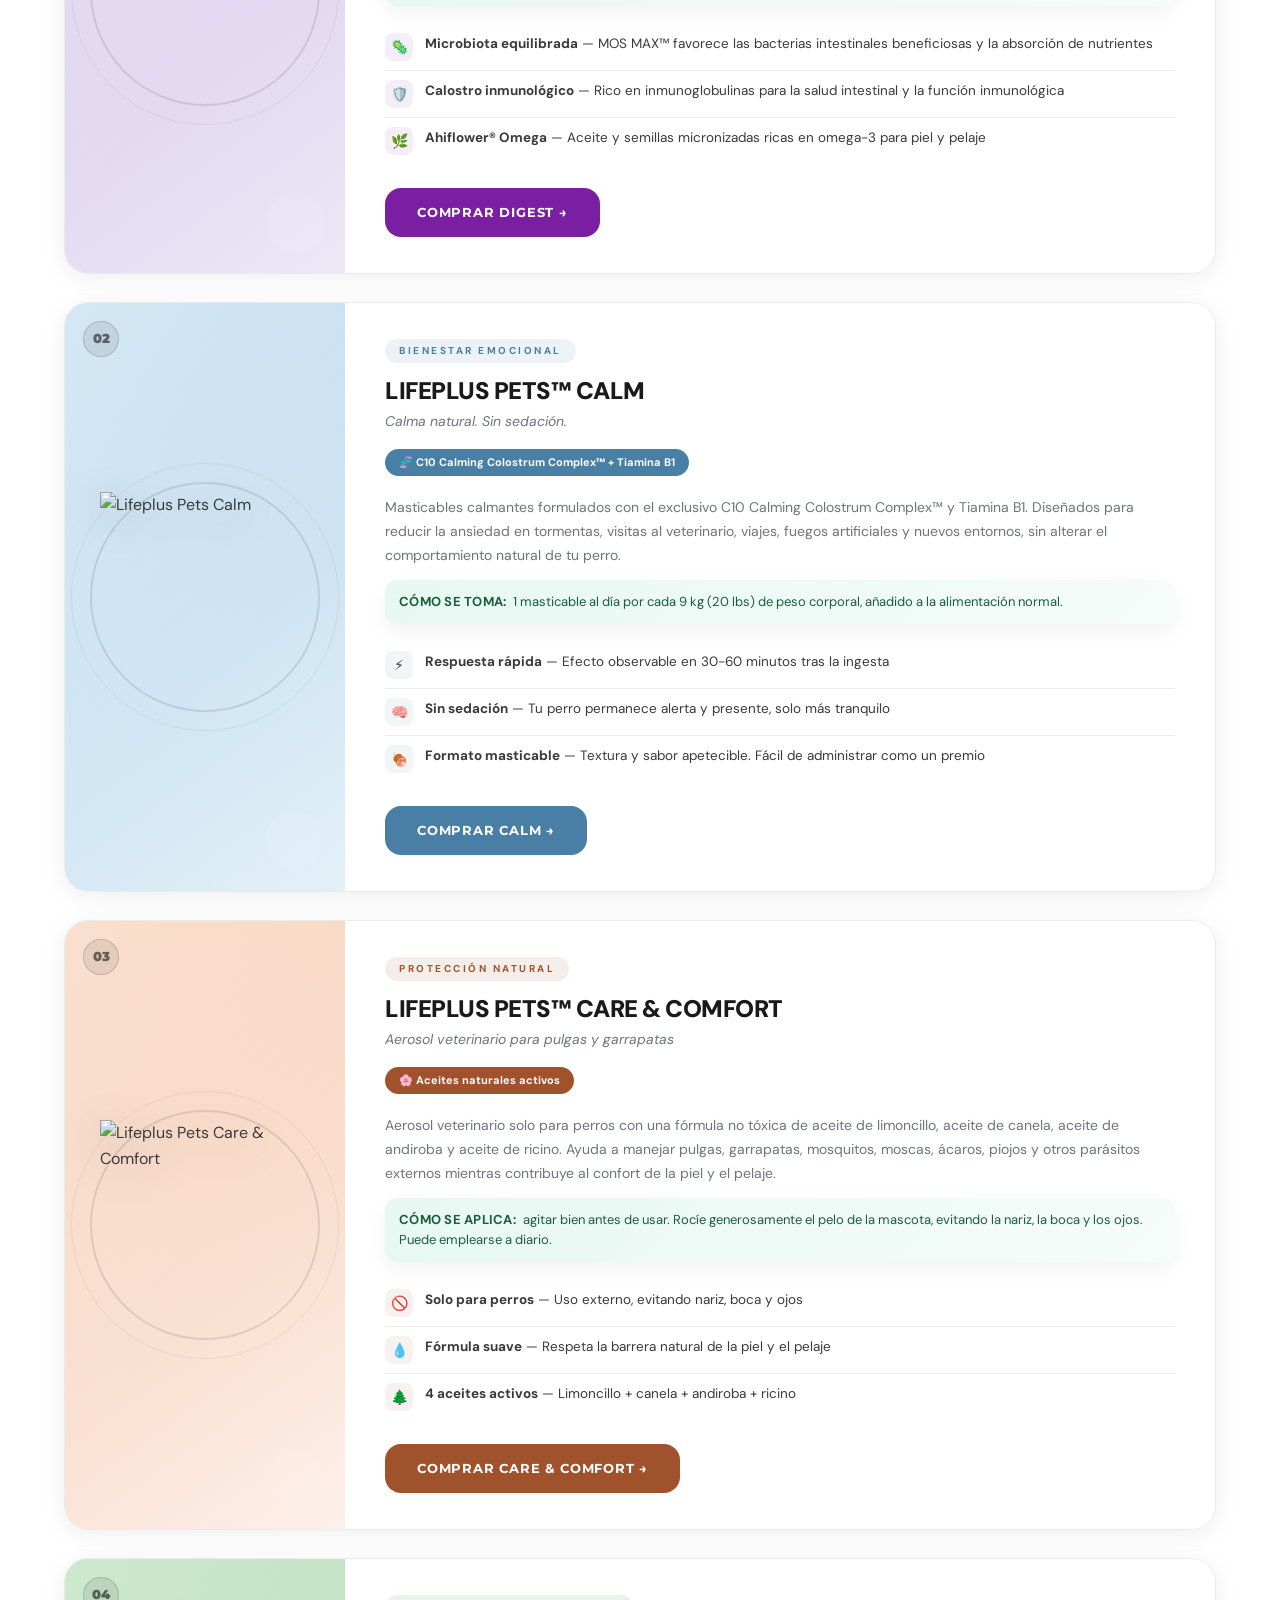
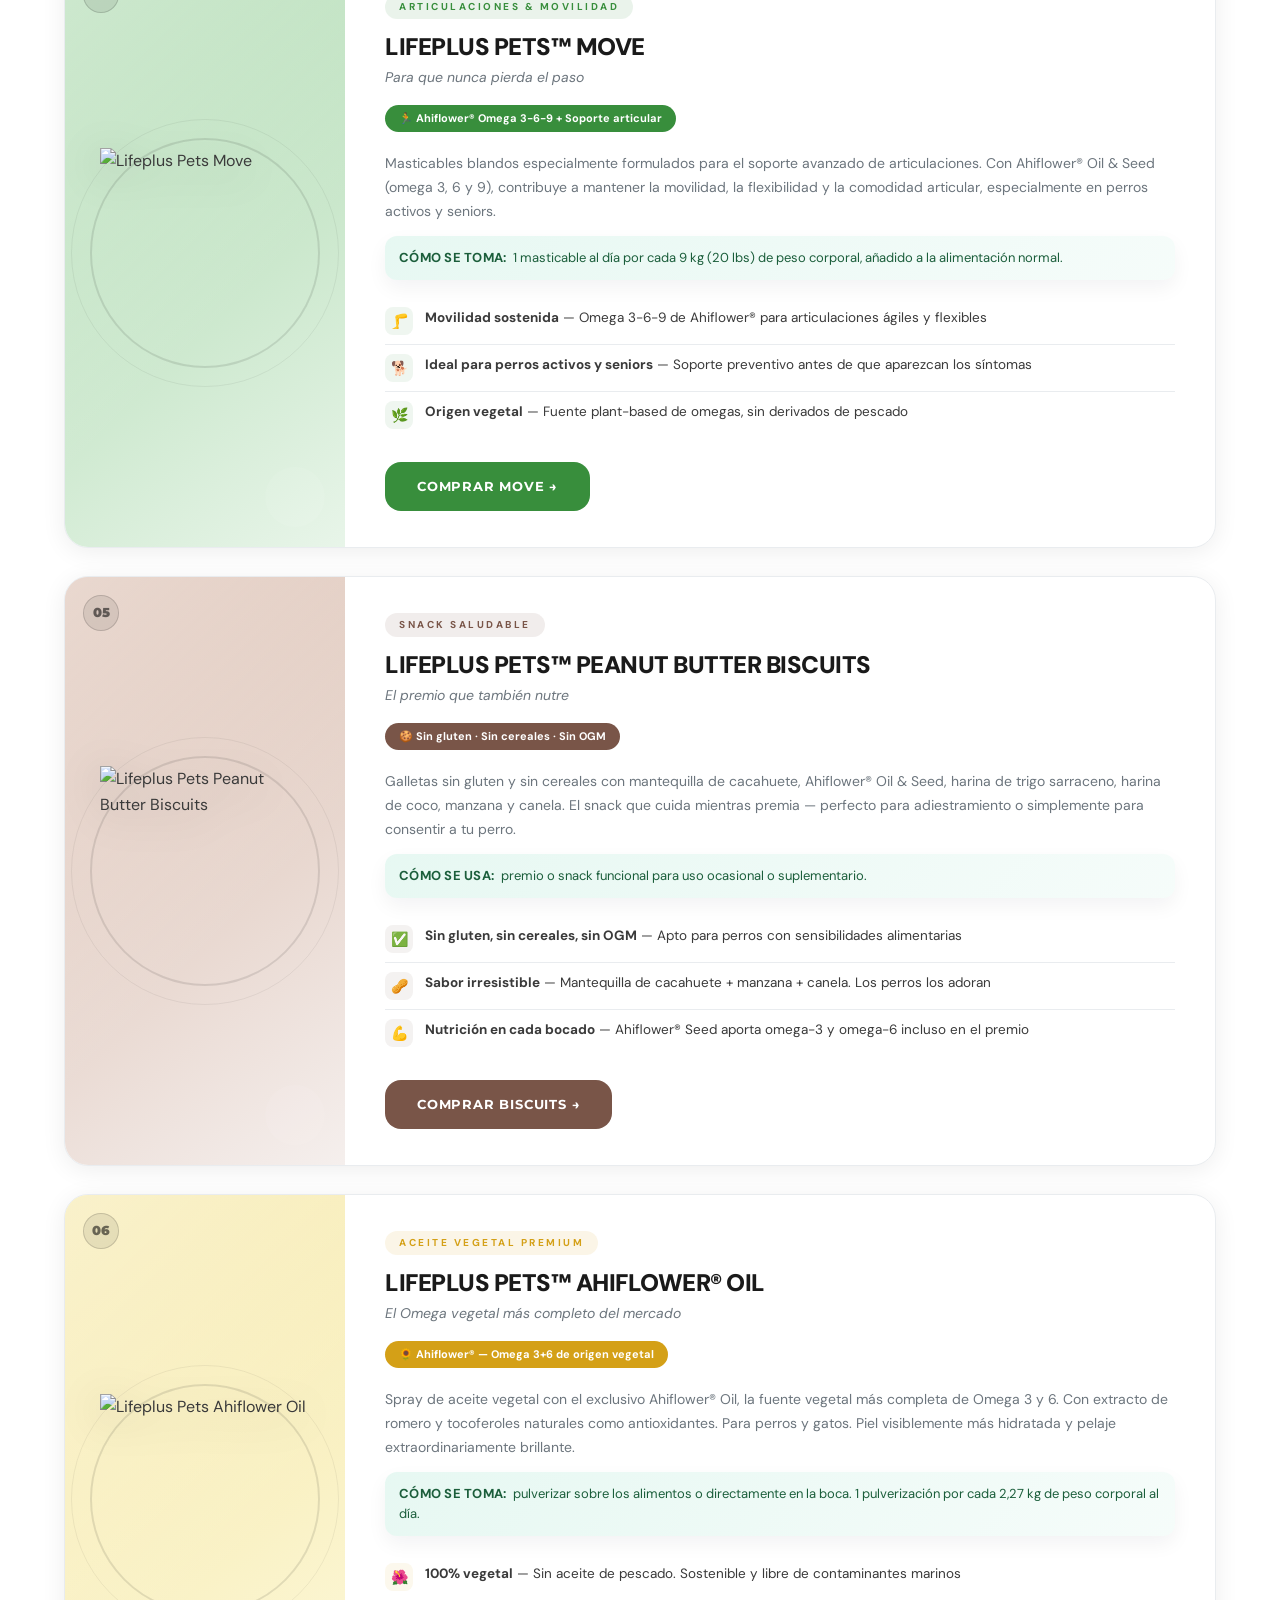
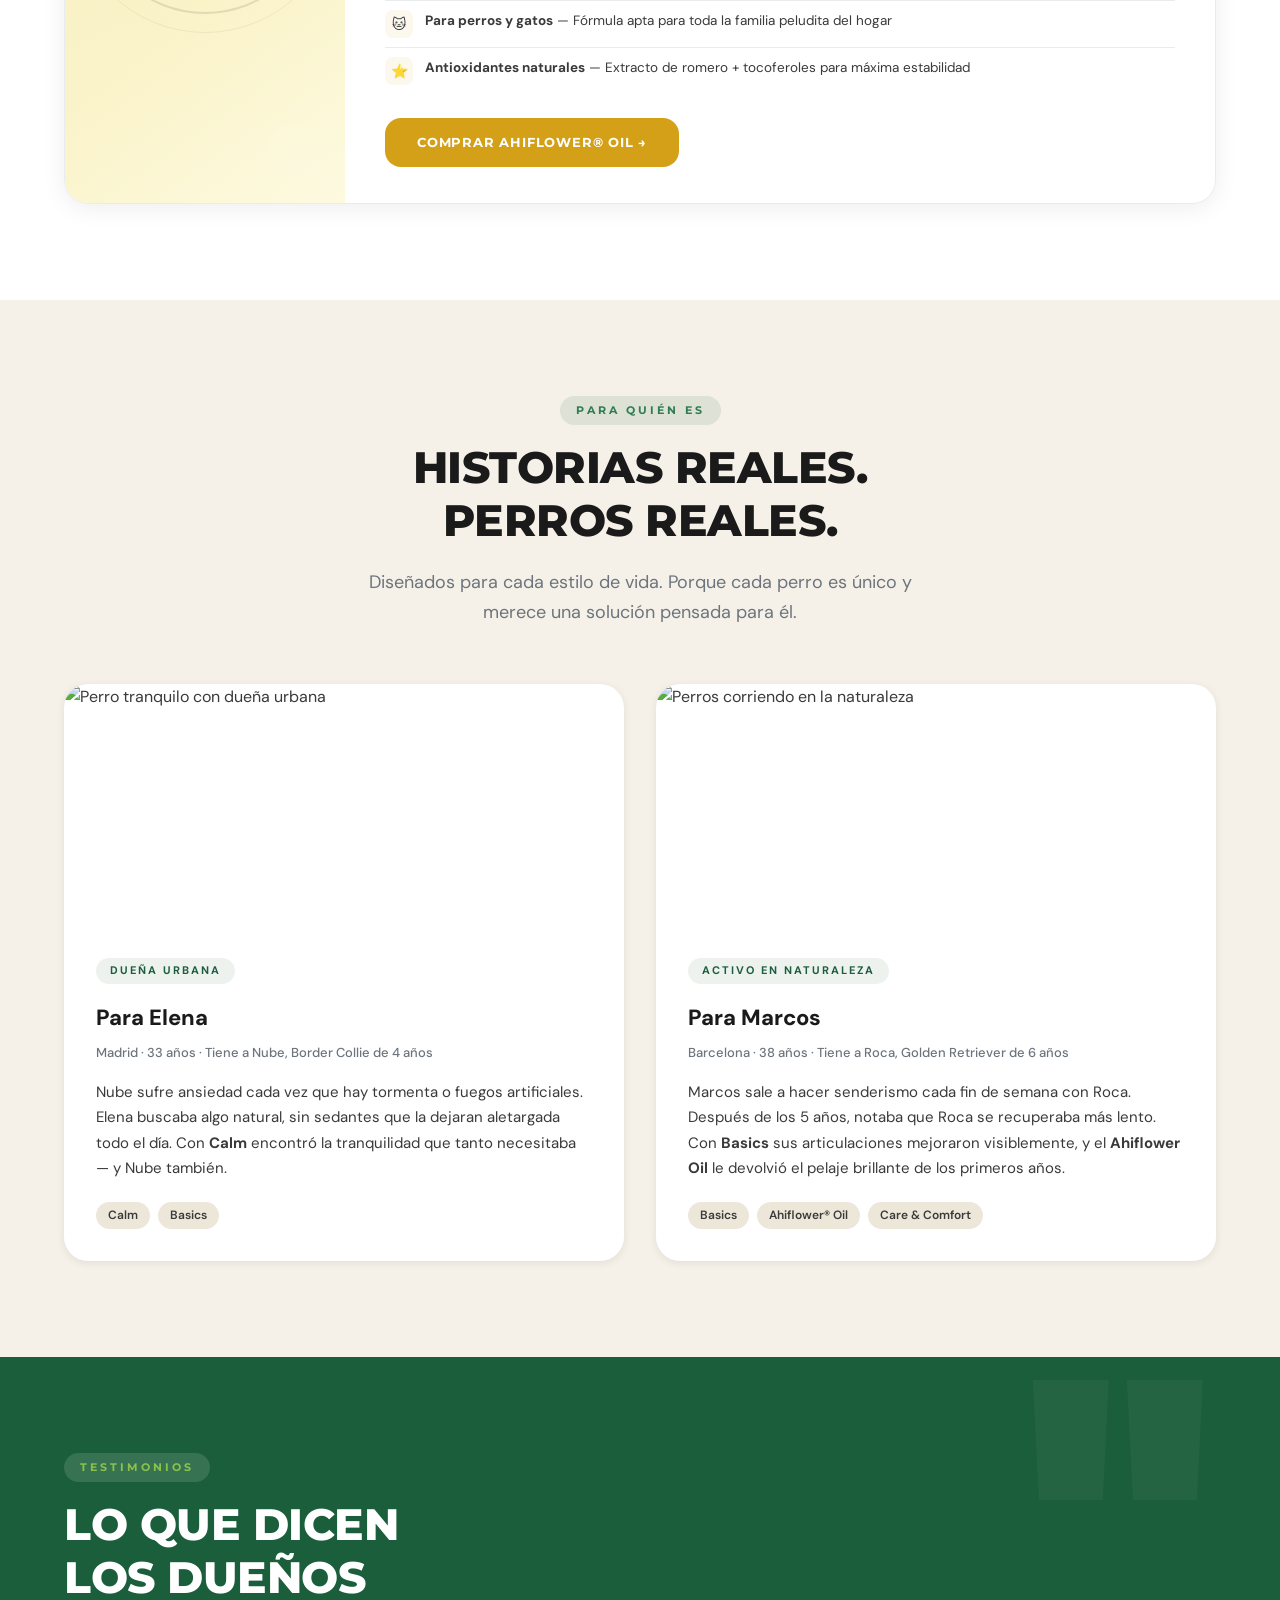
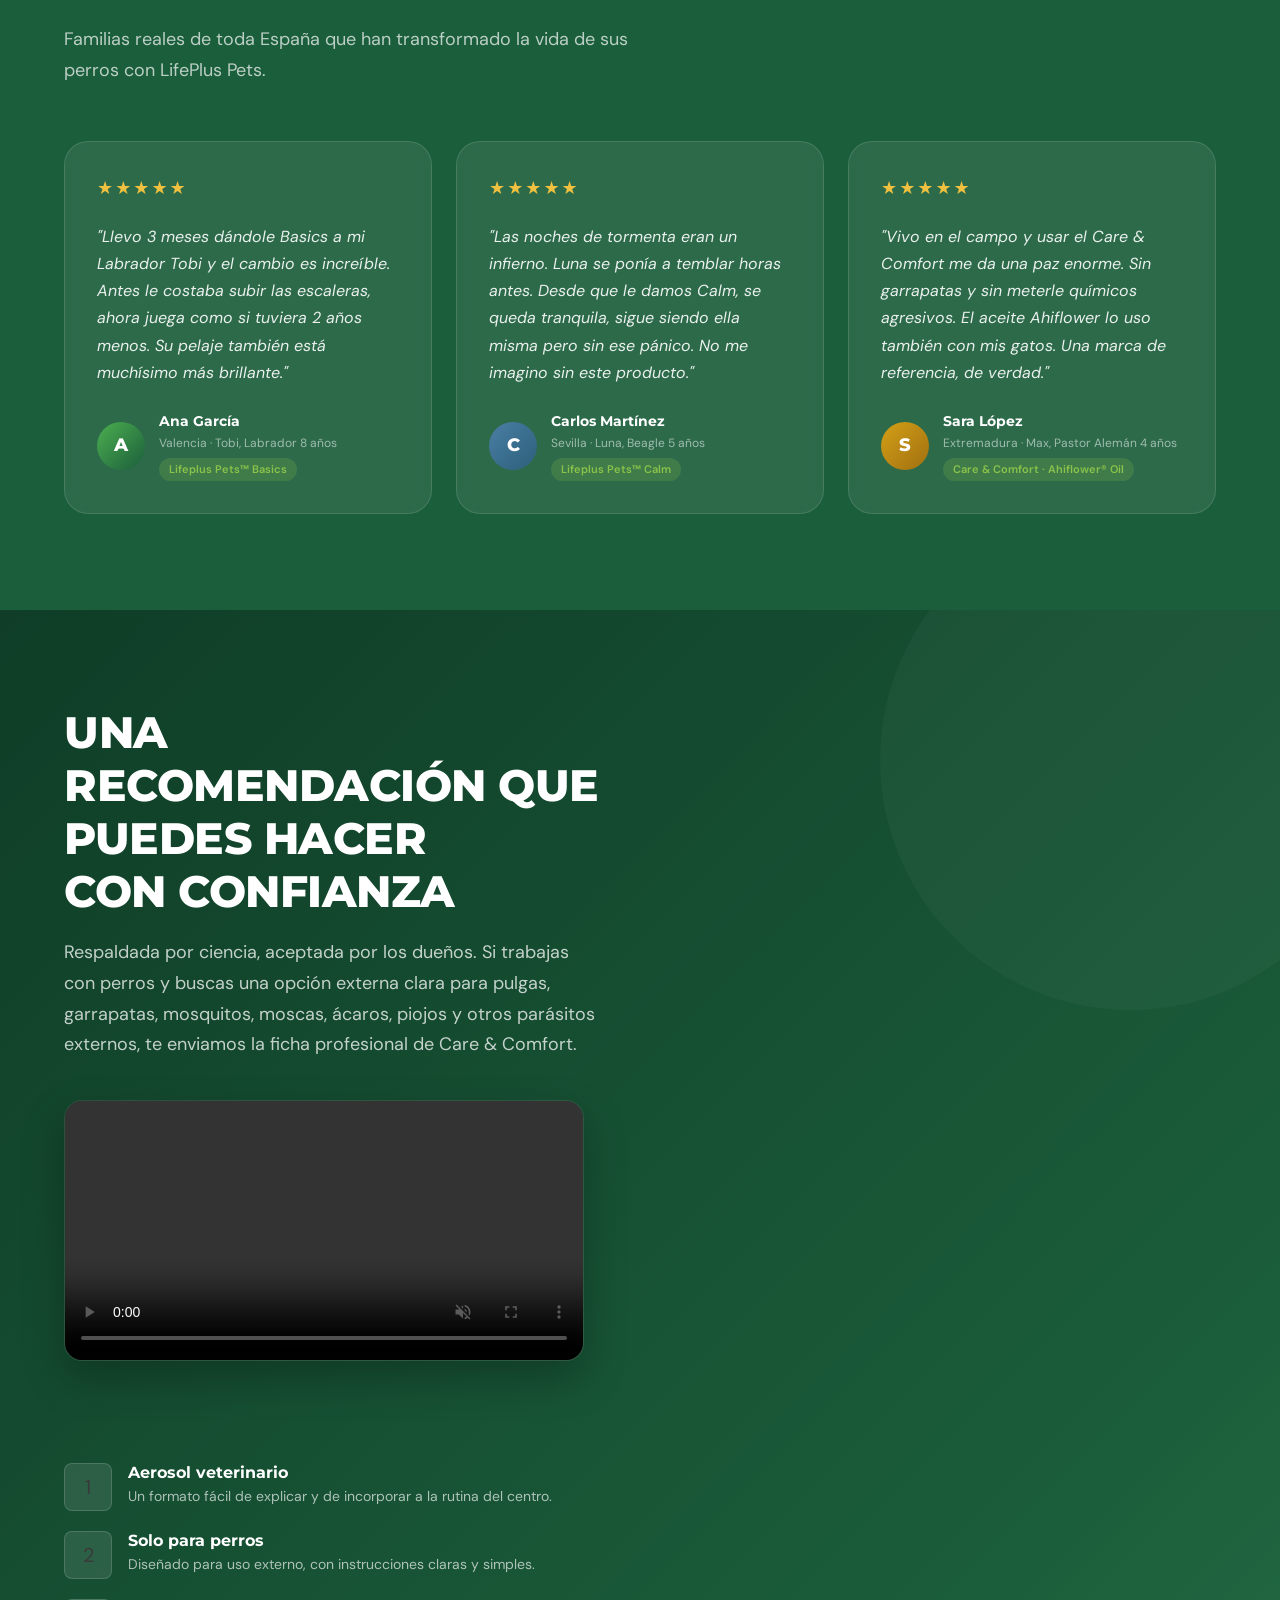
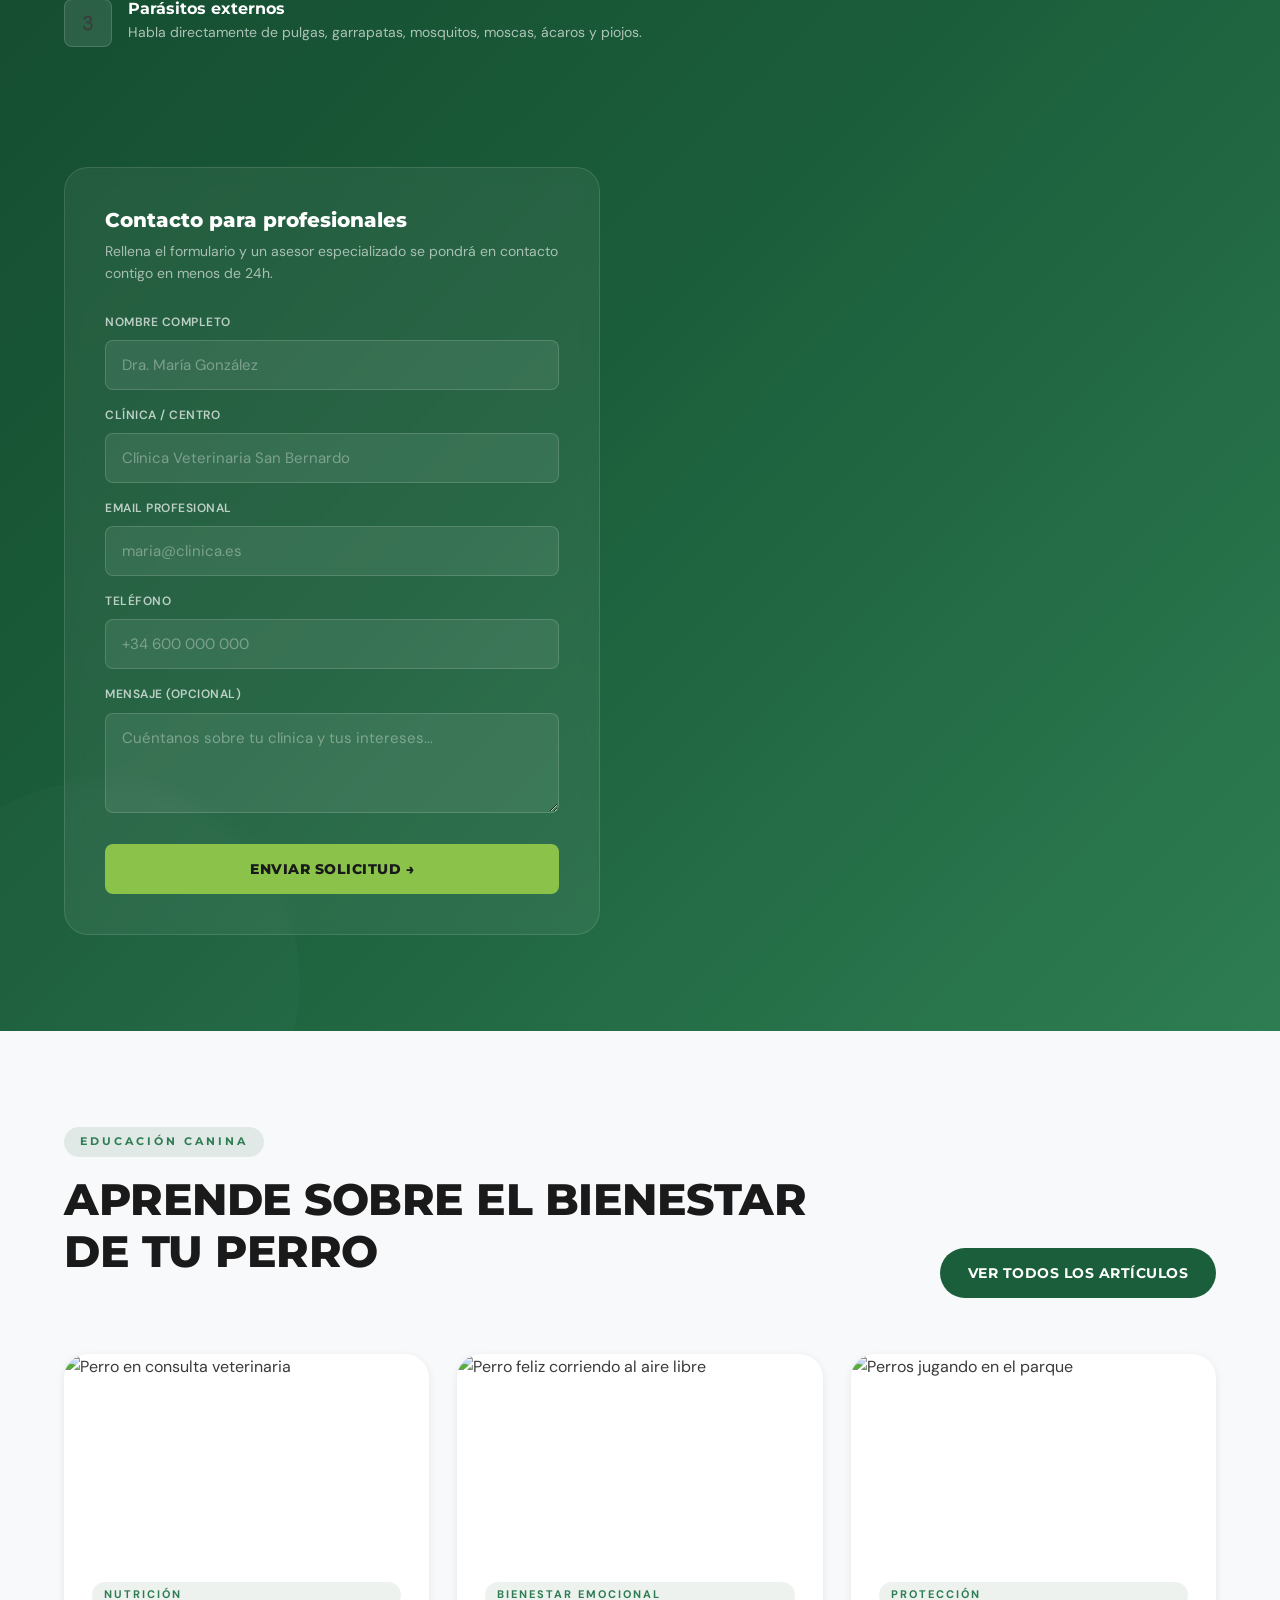
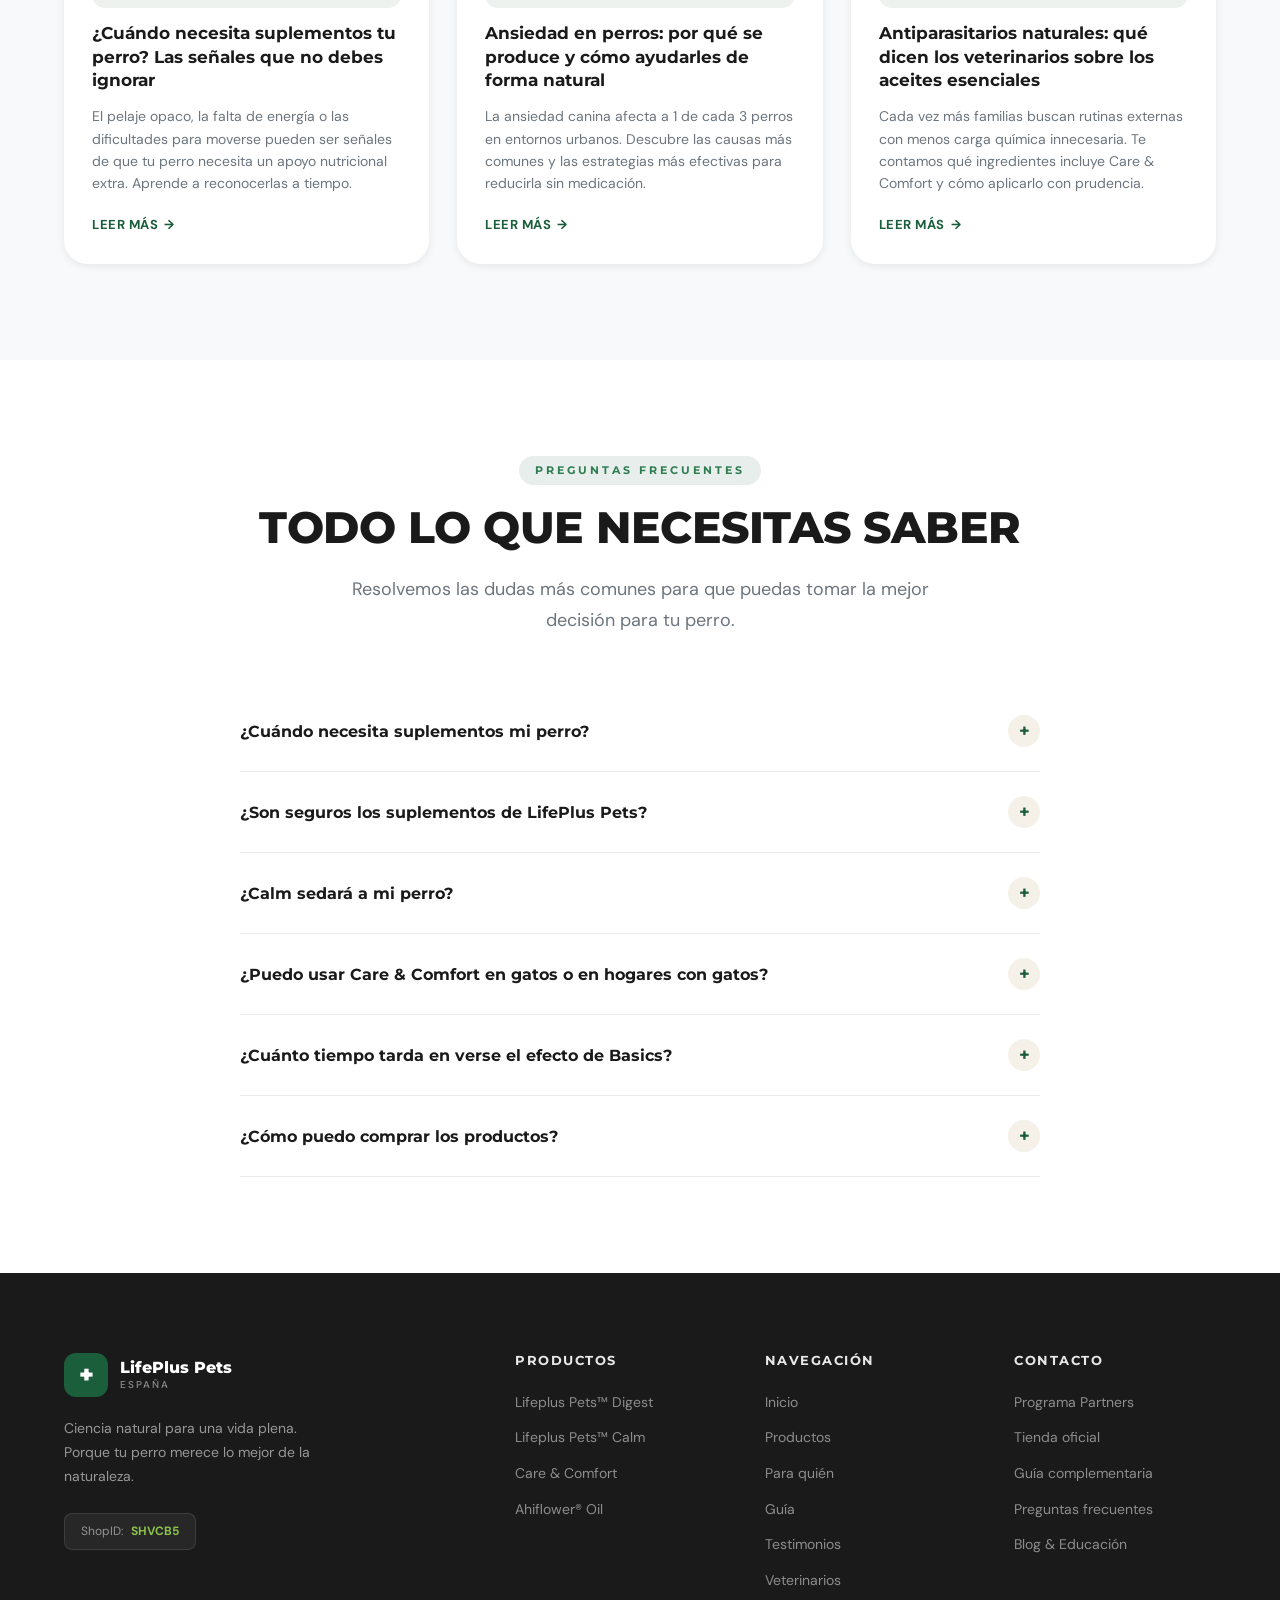
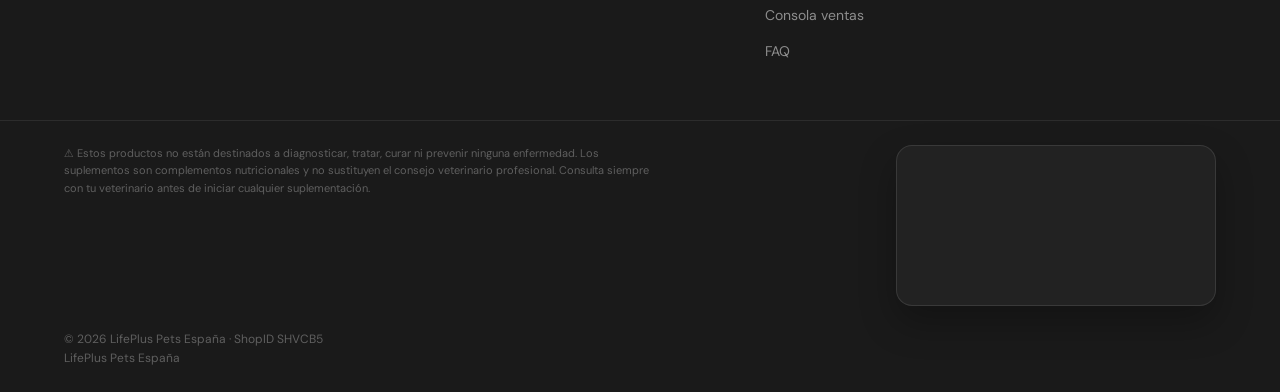
==== commit 21e312fc: "feat(crm): add sales console and Barcelona email imports" ====
--- a/index.html
+++ b/index.html
@@ -2040,6 +2040,7 @@
         <li><a href="guia.html" onclick="closeMenu()">Guía</a></li>
         <li><a href="#testimonios" onclick="closeMenu()">Testimonios</a></li>
         <li><a href="#veterinarios" onclick="closeMenu()">Veterinarios</a></li>
+        <li><a href="ventas/" onclick="closeMenu()">Ventas</a></li>
         <li><a href="#faq" onclick="closeMenu()">FAQ</a></li>
         <li>
           <a href="https://www.lifeplus.com/SHVCB5/S/" target="_blank" rel="noopener" class="btn nav-cta" onclick="closeMenu()">
@@ -2219,6 +2220,7 @@
   </section>
 
   <!-- =================== PRODUCTS =================== -->
+  <!-- Neutral deploy rewrites product links to direct product pages without shop id. -->
   <section class="products section" id="productos">
     <div class="container">
       <div class="products-header fade-in">
@@ -2322,16 +2324,16 @@
           <div class="product-content">
             <span class="product-tag">Protección natural</span>
             <div class="product-name">Lifeplus Pets™ Care &amp; Comfort</div>
-            <div class="product-tagline">Protección real sin química agresiva</div>
-            <span class="product-star-badge">🌸 Aceites esenciales certificados</span>
+            <div class="product-tagline">Aerosol veterinario para pulgas y garrapatas</div>
+            <span class="product-star-badge">🌸 Aceites naturales activos</span>
             <p class="product-desc">
-              Spray antiparasitario natural sin permetrina. Formulado con aceites esenciales de árbol del té, citronela, lavanda y cedro para una protección efectiva contra pulgas, garrapatas y mosquitos, respetando la piel sensible de tu perro.
+              Aerosol veterinario solo para perros con una fórmula no tóxica de aceite de limoncillo, aceite de canela, aceite de andiroba y aceite de ricino. Ayuda a manejar pulgas, garrapatas, mosquitos, moscas, ácaros, piojos y otros parásitos externos mientras contribuye al confort de la piel y el pelaje.
             </p>
             <p class="product-use"><strong>Cómo se aplica:</strong> agitar bien antes de usar. Rocíe generosamente el pelo de la mascota, evitando la nariz, la boca y los ojos. Puede emplearse a diario.</p>
             <ul class="product-benefits">
               <li class="product-benefit">
                 <span class="benefit-icon">🚫</span>
-                <span><strong>Sin permetrina</strong> — Seguro para hogares con gatos y niños pequeños</span>
+                <span><strong>Solo para perros</strong> — Uso externo, evitando nariz, boca y ojos</span>
               </li>
               <li class="product-benefit">
                 <span class="benefit-icon">💧</span>
@@ -2339,7 +2341,7 @@
               </li>
               <li class="product-benefit">
                 <span class="benefit-icon">🌲</span>
-                <span><strong>4 aceites activos</strong> — Árbol del té + citronela + lavanda + cedro en sinergia</span>
+                <span><strong>4 aceites activos</strong> — Limoncillo + canela + andiroba + ricino</span>
               </li>
             </ul>
             <a href="https://ww1.lifeplus.com/SHVCB5/M/es/es/product-details/3540/lifeplus-pets%AE-care-%26-comfort" target="_blank" rel="noopener" class="product-cta">
@@ -2601,7 +2603,7 @@
             Una recomendación que puedes hacer<br>con confianza
           </h2>
           <p class="vets-subtitle">
-            Respaldada por ciencia, aceptada por los dueños. Únete a la red de veterinarios y profesionales del sector que ya confían en LifePlus Pets.
+            Respaldada por ciencia, aceptada por los dueños. Si trabajas con perros y buscas una opción externa clara para pulgas, garrapatas, mosquitos, moscas, ácaros, piojos y otros parásitos externos, te enviamos la ficha profesional de Care &amp; Comfort.
           </p>
 
           <!-- NEUTRO-REMOVE-START -->
@@ -2637,6 +2639,30 @@
           </div>
         </div>
 
+        <div class="vets-benefits fade-in fade-in-delay-1" style="grid-column: 1 / -1;">
+          <div class="vet-benefit">
+            <div class="vet-benefit-icon">1</div>
+            <div>
+              <h4>Aerosol veterinario</h4>
+              <p>Un formato fácil de explicar y de incorporar a la rutina del centro.</p>
+            </div>
+          </div>
+          <div class="vet-benefit">
+            <div class="vet-benefit-icon">2</div>
+            <div>
+              <h4>Solo para perros</h4>
+              <p>Diseñado para uso externo, con instrucciones claras y simples.</p>
+            </div>
+          </div>
+          <div class="vet-benefit">
+            <div class="vet-benefit-icon">3</div>
+            <div>
+              <h4>Parásitos externos</h4>
+              <p>Habla directamente de pulgas, garrapatas, mosquitos, moscas, ácaros y piojos.</p>
+            </div>
+          </div>
+        </div>
+
         <!-- NEUTRO-REMOVE-START -->
         <div class="vets-form fade-in fade-in-delay-2" id="contacto-vets">
           <h3>Contacto para profesionales</h3>
@@ -2738,7 +2764,7 @@
           <div class="blog-body">
             <span class="blog-category">Protección</span>
             <h3 class="blog-title">Antiparasitarios naturales: qué dicen los veterinarios sobre los aceites esenciales</h3>
-            <p class="blog-excerpt">Cada vez más profesionales recomiendan alternativas naturales sin permetrina. Te contamos qué ingredientes funcionan de verdad y cómo aplicarlos de forma segura.</p>
+            <p class="blog-excerpt">Cada vez más familias buscan rutinas externas con menos carga química innecesaria. Te contamos qué ingredientes incluye Care &amp; Comfort y cómo aplicarlo con prudencia.</p>
             <span class="blog-read-more">Leer más</span>
           </div>
         </div>
@@ -2798,12 +2824,12 @@
 
         <div class="faq-item fade-in fade-in-delay-3">
           <button class="faq-question" aria-expanded="false">
-            ¿Puedo usar Care &amp; Comfort si tengo gatos en casa?
+            ¿Puedo usar Care &amp; Comfort en gatos o en hogares con gatos?
             <span class="faq-icon" aria-hidden="true">+</span>
           </button>
           <div class="faq-answer" role="region">
             <div class="faq-answer-inner">
-              Care &amp; Comfort está formulado sin permetrina (un insecticida muy común en antiparasitarios convencionales que es altamente tóxico para los gatos). Esto lo hace mucho más seguro en hogares con gatos que la mayoría de las alternativas del mercado. Sin embargo, como precaución, recomendamos aplicarlo en un espacio bien ventilado y esperar a que el spray se haya secado completamente antes de dejar que el gato entre en contacto con el perro tratado. Para uso directamente en gatos, se recomienda el Ahiflower® Oil, específicamente formulado para ambas especies.
+              Care &amp; Comfort es solo para perros. No debe aplicarse directamente en gatos. Si conviven perros y gatos, úsalo con prudencia: aplícalo al perro evitando ojos, nariz y boca, deja que el pelaje se seque y consulta con tu veterinario si hay sensibilidad, enfermedad previa o dudas de convivencia.
             </div>
           </div>
         </div>
@@ -2880,6 +2906,7 @@
             <li><a href="guia.html">Guía</a></li>
             <li><a href="#testimonios">Testimonios</a></li>
             <li><a href="#veterinarios">Veterinarios</a></li>
+            <li><a href="ventas/">Consola ventas</a></li>
             <li><a href="#faq">FAQ</a></li>
           </ul>
         </div>
